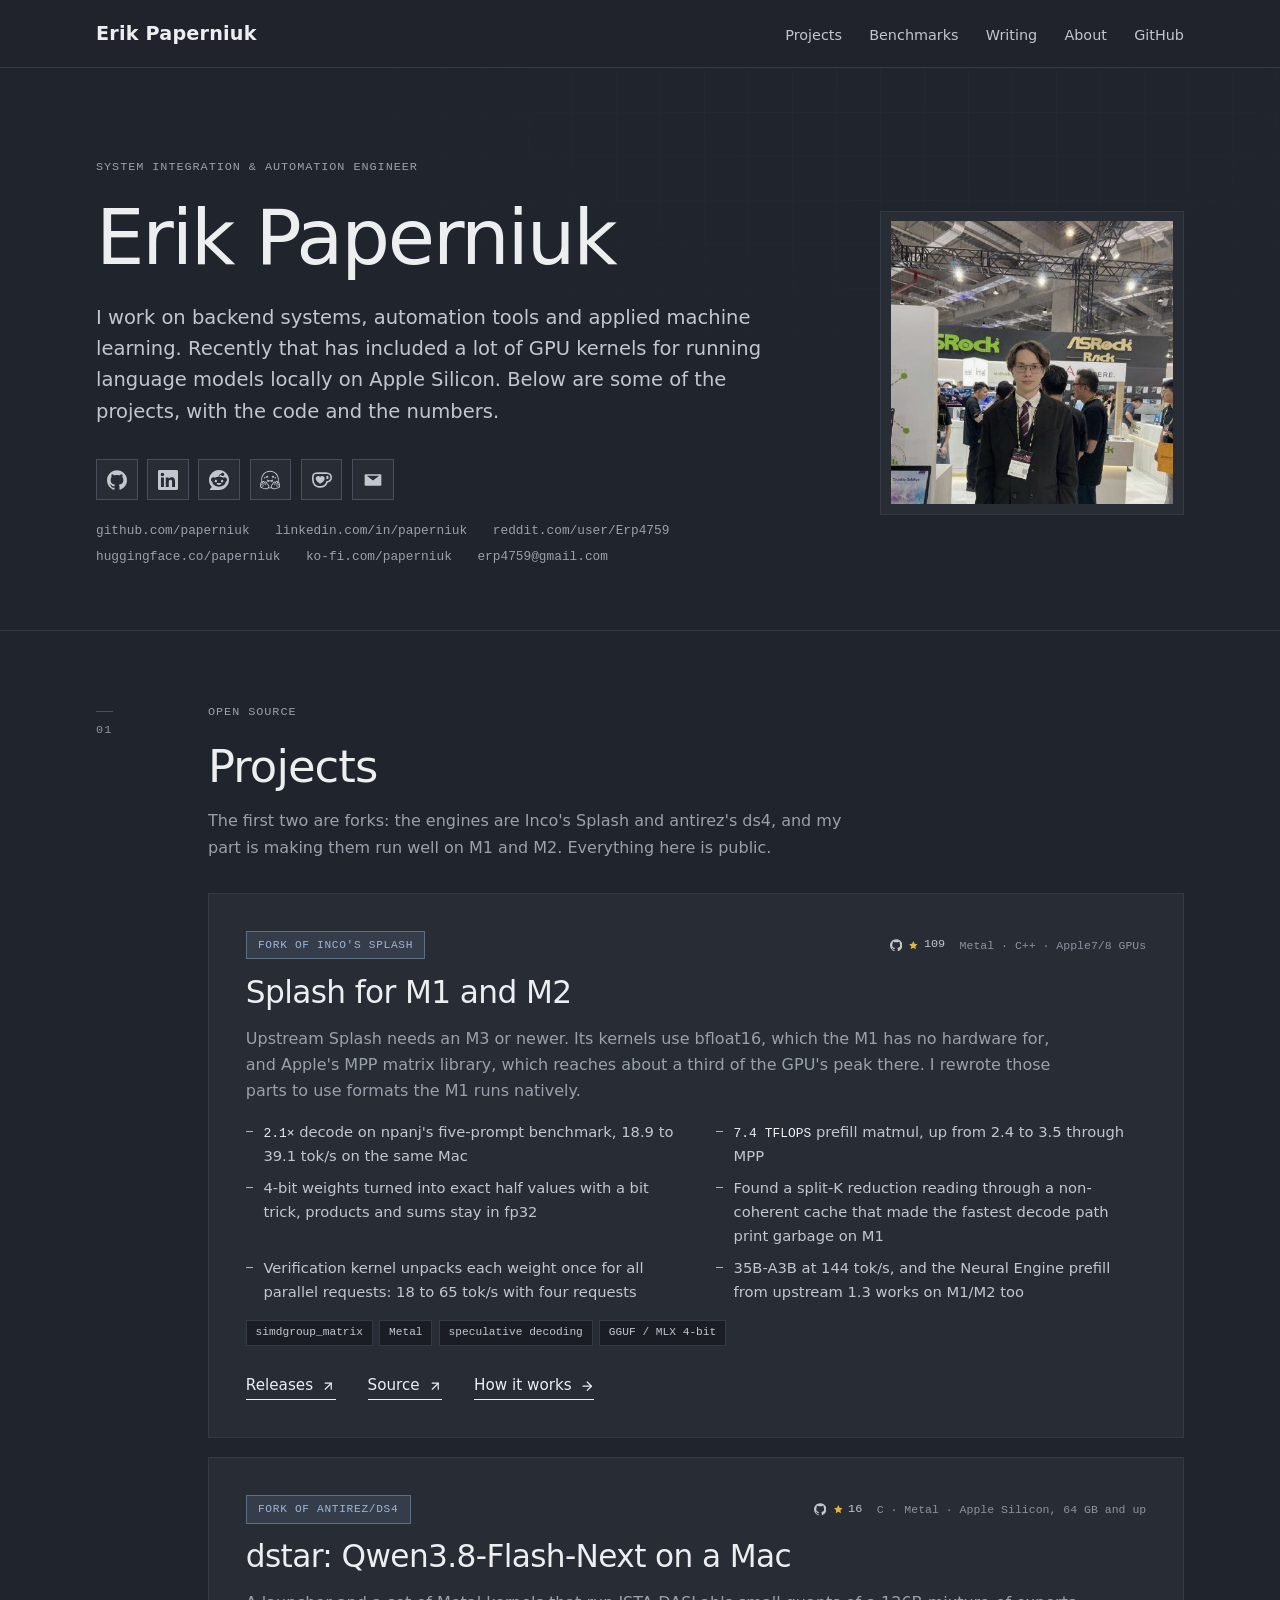
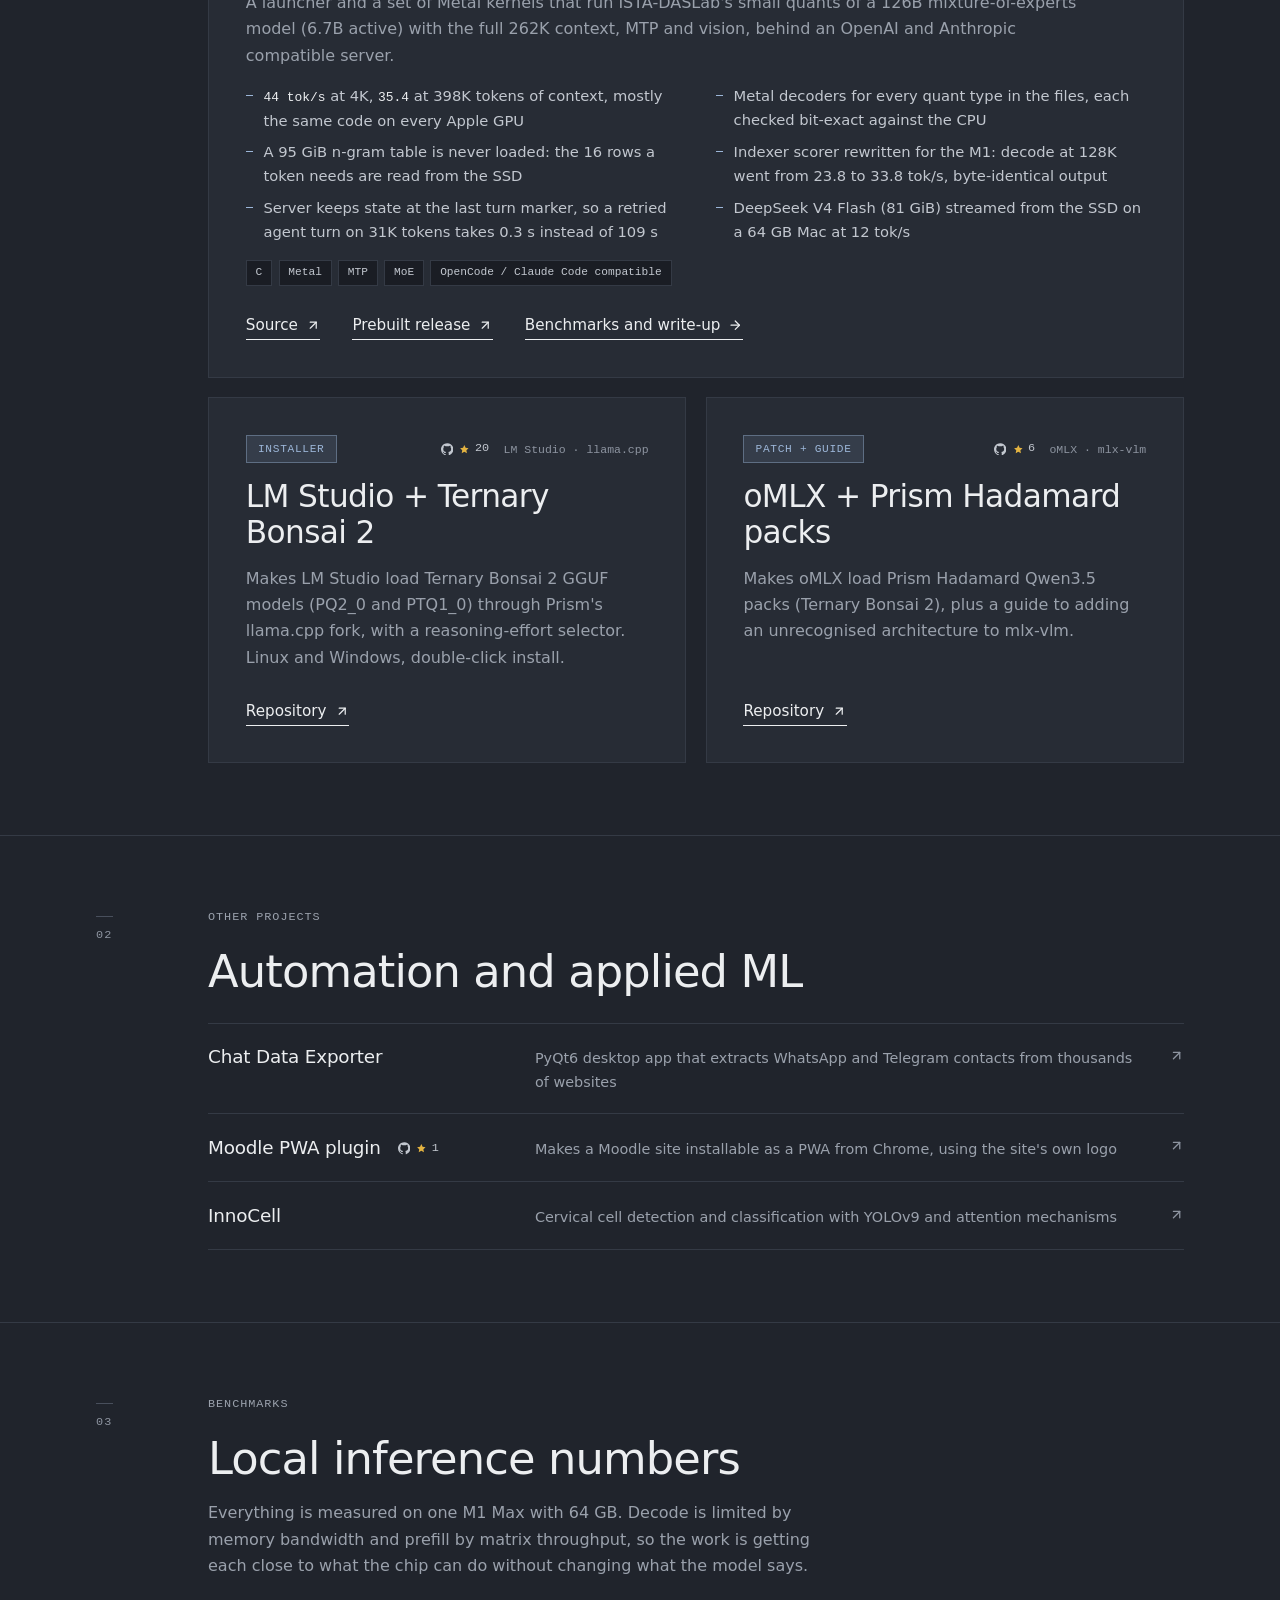
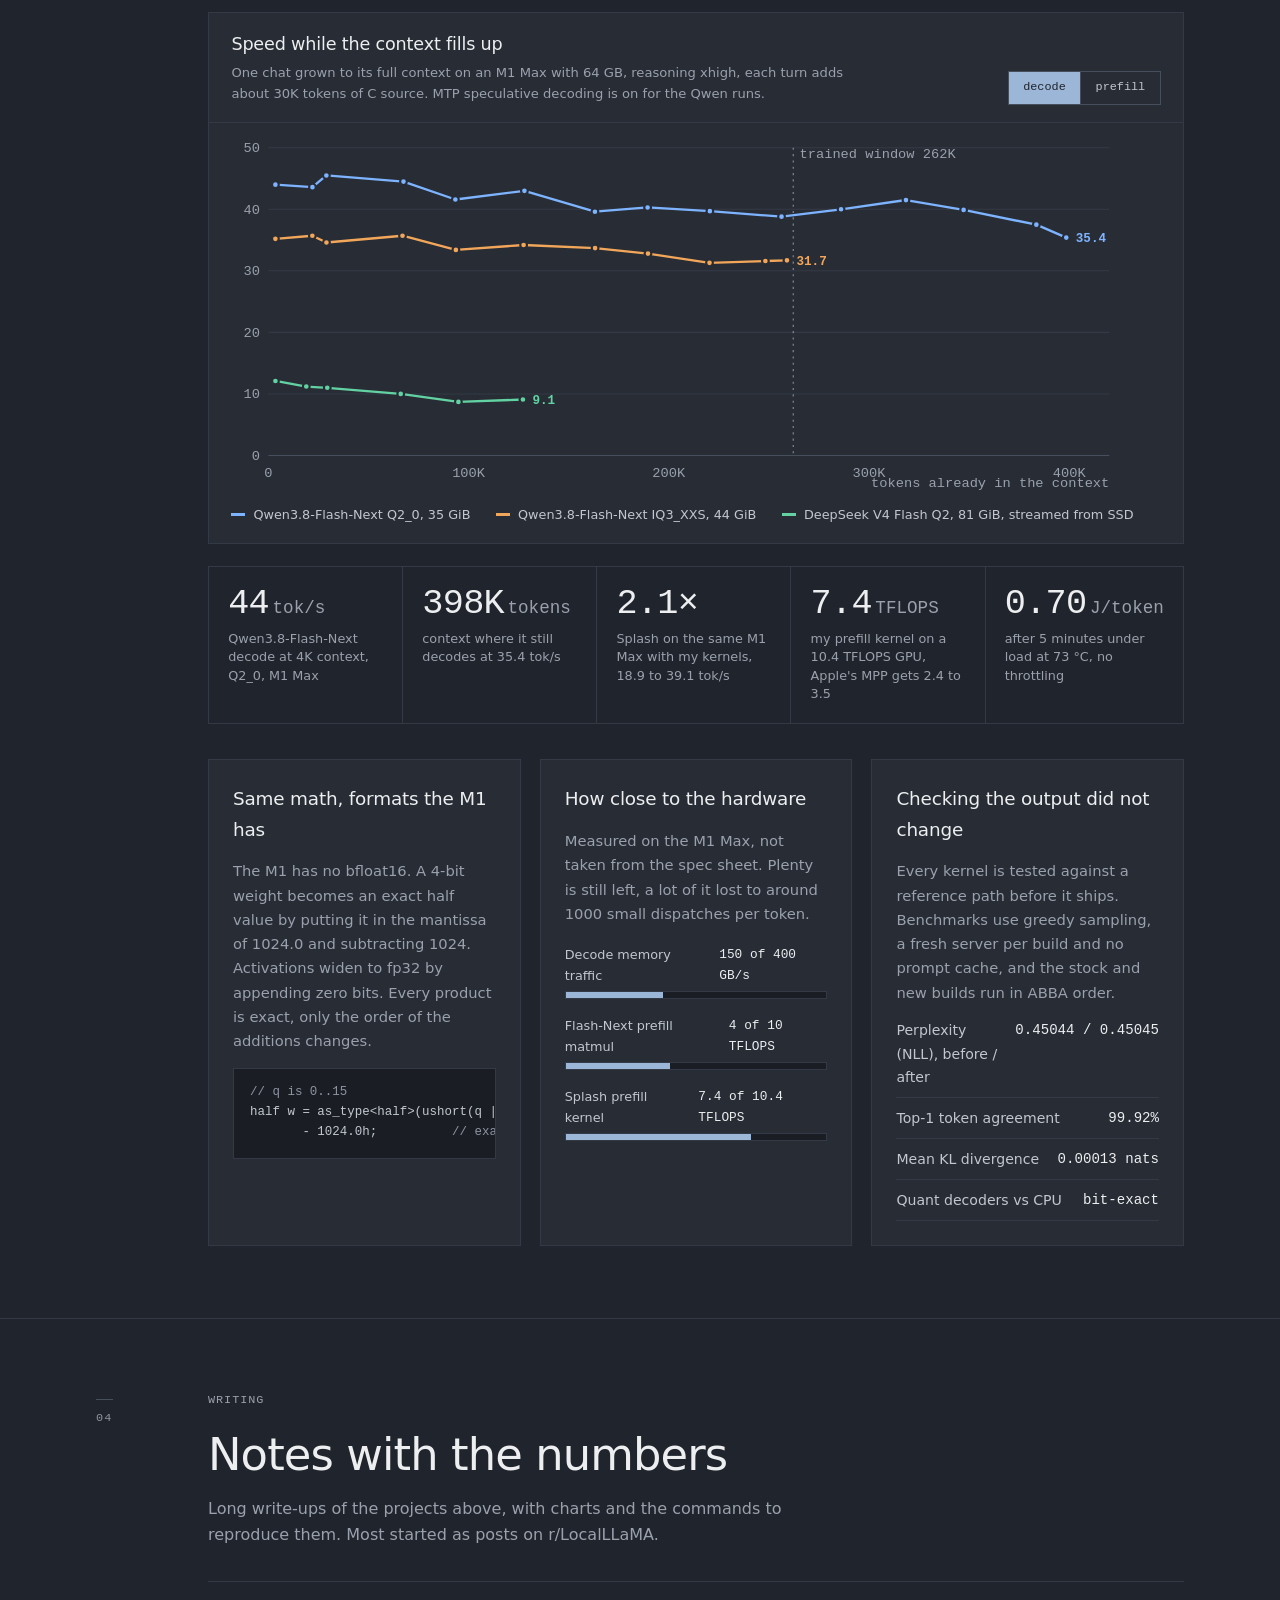
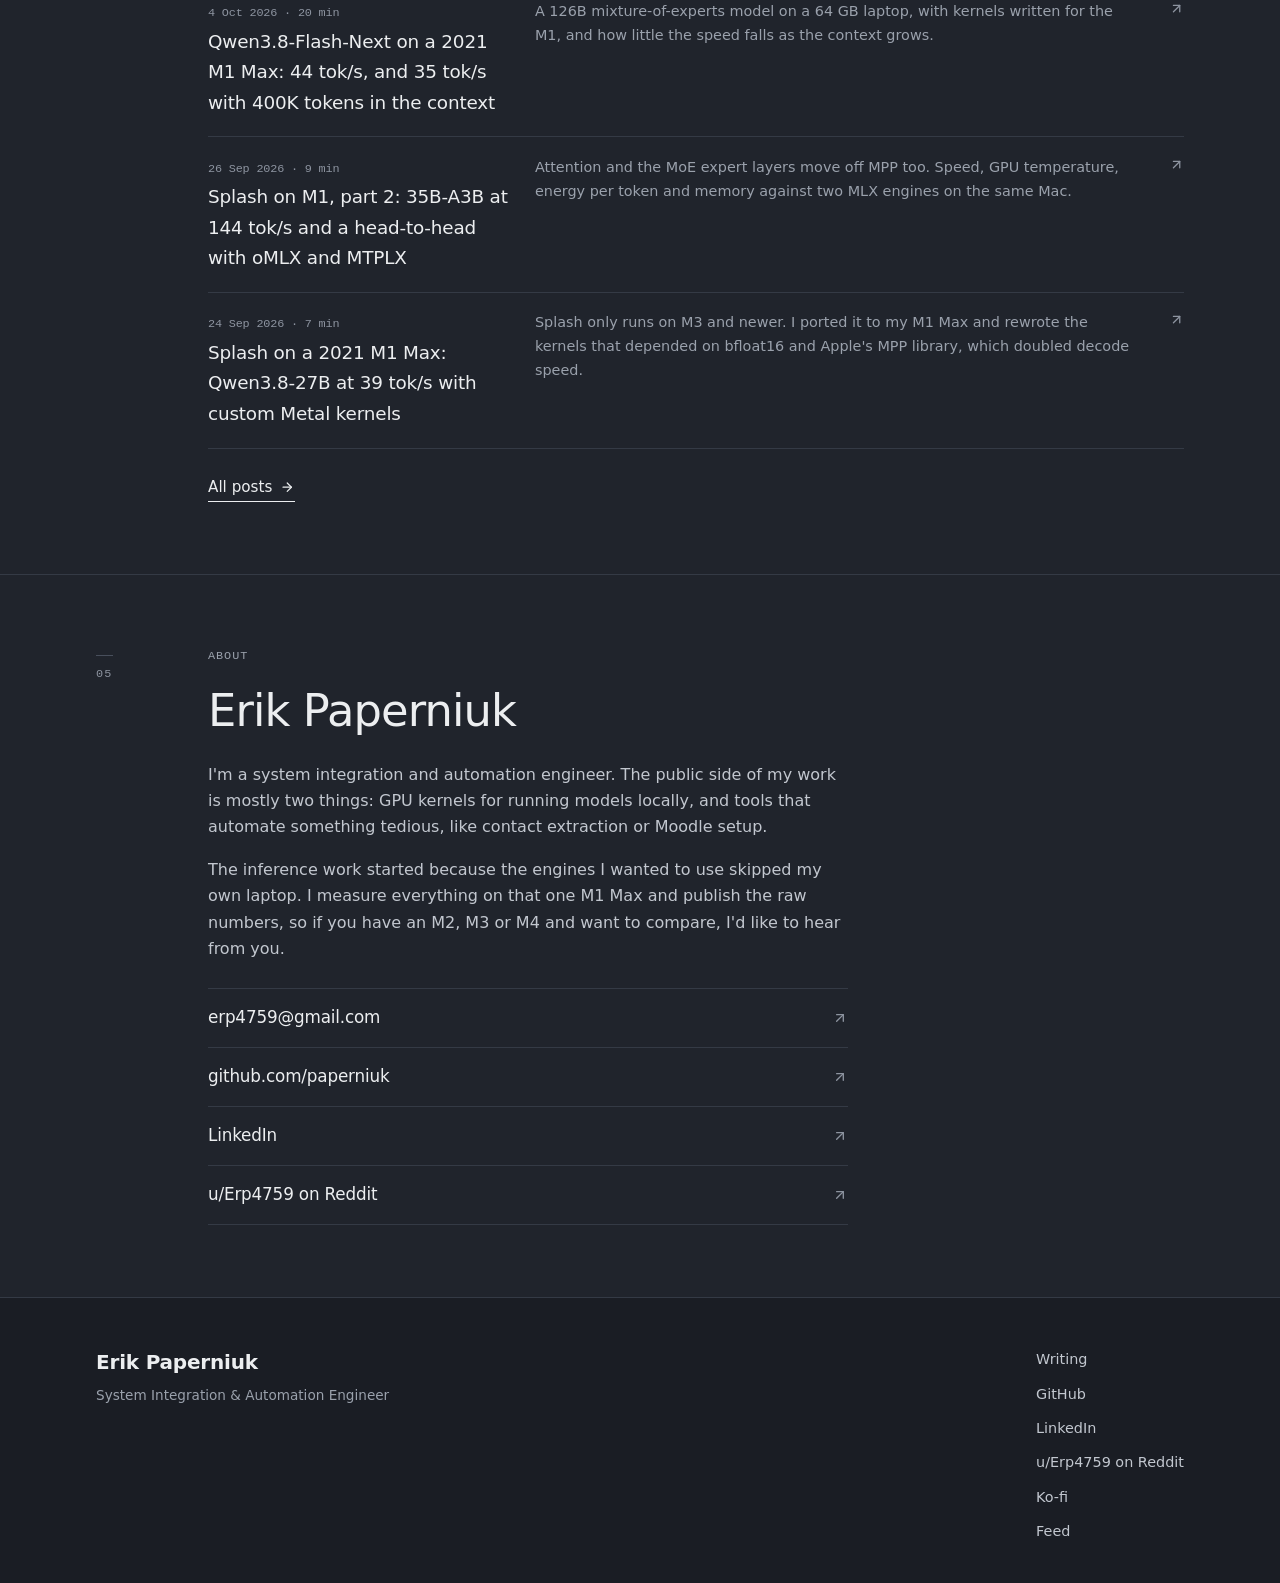
==== index.html @ 8a7afdd6 "feat: add the Ko-fi link to the hero icons, addresses and footer" ====
<!DOCTYPE html>
<html lang="en">
<head>
  <meta charset="utf-8">
  <meta name="viewport" content="width=device-width, initial-scale=1">
  <title>Erik Paperniuk · System Integration &amp; Automation Engineer</title>
  <meta name="description" content="Erik Paperniuk, system integration and automation engineer. Projects include Splash for M1/M2 Macs, Qwen3.8-Flash-Next at 44 tok/s on an M1 Max, and automation tools, with benchmarks and write-ups.">
  <link rel="canonical" href="https://paperniuk.github.io/">
  <link rel="alternate" type="application/atom+xml" title="Erik Paperniuk, notes" href="https://paperniuk.github.io/blog/feed.xml">

  <meta property="og:type" content="profile">
  <meta property="og:site_name" content="Erik Paperniuk">
  <meta property="og:title" content="Erik Paperniuk · System Integration &amp; Automation Engineer">
  <meta property="og:description" content="Projects, benchmarks and write-ups: Metal kernels for local LLM inference on Apple Silicon, automation tools, applied ML.">
  <meta property="og:url" content="https://paperniuk.github.io/">
  <meta property="og:image" content="https://paperniuk.github.io/img/erik.jpg">
  <meta property="og:image:alt" content="Portrait of Erik Paperniuk">
  <meta name="twitter:card" content="summary">

  <script type="application/ld+json">
  {
    "@context": "https://schema.org",
    "@type": "Person",
    "name": "Erik Paperniuk",
    "url": "https://paperniuk.github.io/",
    "image": "https://paperniuk.github.io/img/erik.jpg",
    "jobTitle": "System Integration & Automation Engineer",
    "email": "mailto:erp4759@gmail.com",
    "sameAs": ["https://github.com/paperniuk", "https://huggingface.co/paperniuk", "https://ko-fi.com/paperniuk", "https://www.linkedin.com/in/paperniuk", "https://www.reddit.com/user/Erp4759/"]
  }
  </script>

  <link rel="icon" href="data:image/svg+xml,%3Csvg xmlns='http://www.w3.org/2000/svg' viewBox='0 0 32 32'%3E%3Crect width='32' height='32' fill='%2320242c'/%3E%3Ctext x='16' y='22' font-family='Helvetica,Arial,sans-serif' font-weight='600' font-size='17' fill='%239cb6d8' text-anchor='middle'%3EP%3C/text%3E%3C/svg%3E">
  <link rel="preload" href="fonts/space-grotesk-var-latin.woff2" as="font" type="font/woff2" crossorigin>
  <link rel="preload" href="fonts/inter-var-latin.woff2" as="font" type="font/woff2" crossorigin>
  <link rel="stylesheet" href="assets/site.css">
</head>
<body>
  <a class="skip-link" href="#main-content">Skip to main content</a>

  <header class="site-header">
    <nav class="site-nav container" aria-label="Primary navigation">
      <a class="site-brand" href="./">Erik Paperniuk</a>
      <ul class="nav-links">
        <li><a href="#work">Projects</a></li>
        <li><a href="#benchmarks">Benchmarks</a></li>
        <li><a href="blog/">Writing</a></li>
        <li><a href="#about">About</a></li>
        <li><a href="https://github.com/paperniuk" rel="me">GitHub</a></li>
      </ul>
    </nav>
  </header>

  <main id="main-content">

    <section class="hero" aria-labelledby="hero-heading">
      <div class="container hero-layout">
        <div class="hero-copy">
          <p class="eyebrow">System Integration &amp; Automation Engineer</p>
          <h1 id="hero-heading" class="hero-name">Erik Paperniuk</h1>
          <p class="hero-lede">I work on backend systems, automation tools and applied machine learning. Recently that has included a lot of GPU kernels for running language models locally on Apple Silicon. Below are some of the projects, with the code and the numbers.</p>
          <ul class="social" aria-label="Profiles"><li><a href="https://github.com/paperniuk" rel="me" aria-label="GitHub" title="GitHub"><svg viewBox="0 0 24 24" fill="currentColor" aria-hidden="true"><path d="M12 .297c-6.63 0-12 5.373-12 12 0 5.303 3.438 9.8 8.205 11.385.6.113.82-.258.82-.577 0-.285-.01-1.04-.015-2.04-3.338.724-4.042-1.61-4.042-1.61C4.422 18.07 3.633 17.7 3.633 17.7c-1.087-.744.084-.729.084-.729 1.205.084 1.838 1.236 1.838 1.236 1.07 1.835 2.809 1.305 3.495.998.108-.776.417-1.305.76-1.605-2.665-.3-5.466-1.332-5.466-5.93 0-1.31.465-2.38 1.235-3.22-.135-.303-.54-1.523.105-3.176 0 0 1.005-.322 3.3 1.23.96-.267 1.98-.399 3-.405 1.02.006 2.04.138 3 .405 2.28-1.552 3.285-1.23 3.285-1.23.645 1.653.24 2.873.12 3.176.765.84 1.23 1.91 1.23 3.22 0 4.61-2.805 5.625-5.475 5.92.42.36.81 1.096.81 2.22 0 1.606-.015 2.896-.015 3.286 0 .315.21.69.825.57C20.565 22.092 24 17.592 24 12.297c0-6.627-5.373-12-12-12"/></svg></a></li><li><a href="https://www.linkedin.com/in/paperniuk" rel="me" aria-label="LinkedIn" title="LinkedIn"><svg viewBox="0 0 24 24" fill="currentColor" aria-hidden="true"><path d="M20.447 20.452h-3.554v-5.569c0-1.328-.027-3.037-1.852-3.037-1.853 0-2.136 1.445-2.136 2.939v5.667H9.351V9h3.414v1.561h.046c.477-.9 1.637-1.85 3.37-1.85 3.601 0 4.267 2.37 4.267 5.455v6.286zM5.337 7.433c-1.144 0-2.063-.926-2.063-2.065 0-1.138.92-2.063 2.063-2.063 1.14 0 2.064.925 2.064 2.063 0 1.139-.925 2.065-2.064 2.065zm1.782 13.019H3.555V9h3.564v11.452zM22.225 0H1.771C.792 0 0 .774 0 1.729v20.542C0 23.227.792 24 1.771 24h20.451C23.2 24 24 23.227 24 22.271V1.729C24 .774 23.2 0 22.222 0h.003z"/></svg></a></li><li><a href="https://www.reddit.com/user/Erp4759/" rel="me" aria-label="Reddit" title="Reddit"><svg viewBox="0 0 24 24" fill="currentColor" aria-hidden="true"><path d="M12 0C5.373 0 0 5.373 0 12c0 3.314 1.343 6.314 3.515 8.485l-2.286 2.286C.775 23.225 1.097 24 1.738 24H12c6.627 0 12-5.373 12-12S18.627 0 12 0Zm4.388 3.199c1.104 0 1.999.895 1.999 1.999 0 1.105-.895 2-1.999 2-.946 0-1.739-.657-1.947-1.539v.002c-1.147.162-2.032 1.15-2.032 2.341v.007c1.776.067 3.4.567 4.686 1.363.473-.363 1.064-.58 1.707-.58 1.547 0 2.802 1.254 2.802 2.802 0 1.117-.655 2.081-1.601 2.531-.088 3.256-3.637 5.876-7.997 5.876-4.361 0-7.905-2.617-7.998-5.87-.954-.447-1.614-1.415-1.614-2.538 0-1.548 1.255-2.802 2.803-2.802.645 0 1.239.218 1.712.585 1.275-.79 2.881-1.291 4.64-1.365v-.01c0-1.663 1.263-3.034 2.88-3.207.188-.911.993-1.595 1.959-1.595Zm-8.085 8.376c-.784 0-1.459.78-1.506 1.797-.047 1.016.64 1.429 1.426 1.429.786 0 1.371-.369 1.418-1.385.047-1.017-.553-1.841-1.338-1.841Zm7.406 0c-.786 0-1.385.824-1.338 1.841.047 1.017.634 1.385 1.418 1.385.785 0 1.473-.413 1.426-1.429-.046-1.017-.721-1.797-1.506-1.797Zm-3.703 4.013c-.974 0-1.907.048-2.77.135-.147.015-.241.168-.183.305.483 1.154 1.622 1.964 2.953 1.964 1.33 0 2.47-.81 2.953-1.964.057-.137-.037-.29-.184-.305-.863-.087-1.795-.135-2.769-.135Z"/></svg></a></li><li><a href="https://huggingface.co/paperniuk" rel="me" aria-label="Hugging Face" title="Hugging Face"><svg viewBox="0 0 24 24" fill="currentColor" aria-hidden="true"><path d="M1.4446 11.5059c0 1.1021.1673 2.1585.4847 3.1563-.0378-.0028-.0691-.0058-.1058-.0058-.4209 0-.8015.16-1.0704.4512-.3454.3737-.4984.8335-.4316 1.293a1.576 1.576 0 0 0 .2148.5978c-.2319.1864-.4018.4456-.4844.7578-.0646.2448-.131.7543.2149 1.2794a1.4552 1.4552 0 0 0-.0625.1055c-.208.3923-.2207.8372-.0371 1.25.2783.6258.9696 1.1175 2.3126 1.6467.8356.3292 1.5988.5411 1.6056.543 1.1046.2847 2.104.4277 2.969.4277 1.4173 0 2.4754-.3849 3.1525-1.1446 1.538.2651 2.791.1403 3.592.006.6773.7555 1.7332 1.1387 3.1467 1.1387.8649 0 1.8643-.143 2.969-.4278.0068-.0019.77-.2138 1.6056-.543 1.343-.5292 2.0343-1.0208 2.3126-1.6466.1836-.4129.171-.8577-.037-1.25a1.4685 1.4685 0 0 0-.0626-.1056c.346-.525.2795-1.0346.2149-1.2793-.0826-.3122-.2525-.5714-.4844-.7579.11-.1816.1831-.3788.2148-.5977.0669-.4595-.0862-.9193-.4316-1.293-.2688-.2913-.6495-.4513-1.0704-.4513-.0209 0-.0376.0008-.0588.0018.3162-.9966.4846-2.0518.4846-3.1523 0-5.807-4.7362-10.5144-10.5789-10.5144-5.8426 0-10.5788 4.7073-10.5788 10.5144Zm10.5788-9.4831c5.2727 0 9.5476 4.246 9.5476 9.483a9.4201 9.4201 0 0 1-.2696 2.2365c-.0039-.0047-.0079-.011-.0117-.0156-.274-.3255-.6679-.5059-1.1075-.5059-.352 0-.714.1155-1.0763.3438-.2403.1517-.5058.422-.7793.7598-.2534-.3492-.608-.5832-1.0137-.6465a1.5174 1.5174 0 0 0-.2344-.0176c-.9263 0-1.4828.7993-1.6935 1.5177-.1046.2426-.6065 1.3482-1.3614 2.0978-1.1681 1.1601-1.4458 2.3534-.8396 3.6382-.843.1029-1.5836.0927-2.365-.006.5906-1.212.3626-2.4388-.8426-3.6322-.755-.7496-1.2568-1.8552-1.3614-2.0978-.2107-.7184-.7673-1.5177-1.6935-1.5177-.078 0-.1568.0054-.2344.0176-.4057.0633-.7604.2973-1.0137.6465-.2735-.3379-.539-.6081-.7794-.7598-.3622-.2283-.7243-.3438-1.0762-.3438-.4266 0-.8094.171-1.0821.4786a9.4208 9.4208 0 0 1-.2598-2.1936c0-5.237 4.2749-9.483 9.5475-9.483zM8.6443 7.0036c-.4838.0043-.9503.2667-1.1934.7227-.3536.6633-.1006 1.4873.5645 1.84.351.1862.4883-.5261.836-.6485.3107-.1095.841.399 1.0078.086.3536-.6634.1025-1.4874-.5625-1.84a1.3659 1.3659 0 0 0-.6524-.1602Zm6.8403 0c-.2199-.002-.4426.05-.6504.1602-.665.3526-.9181 1.1766-.5645 1.84.1669.313.6971-.1955 1.0079-.086.3476.1224.4867.8347.838.6485.6649-.3527.916-1.1767.5624-1.84-.243-.456-.7096-.7184-1.1934-.7227Zm-9.7565 1.418a.8768.8768 0 0 0-.877.877c0 .4846.3925.877.877.877a.8768.8768 0 0 0 .877-.877.8768.8768 0 0 0-.877-.877zm12.6434 0c-.4845 0-.879.3925-.879.877 0 .4846.3945.877.879.877a.8768.8768 0 0 0 .877-.877.8768.8768 0 0 0-.877-.877zM8.7927 11.459c-.179-.003-.2793.1107-.2793.416 0 .8097.3874 2.125 1.4279 2.924.207-.7123 1.3453-1.2832 1.5079-1.2012.2315.1167.2191.4417.6074.7266.3884-.285.374-.6098.6056-.7266.1627-.082 1.3009.4889 1.5079 1.2012 1.0404-.799 1.4278-2.1144 1.4278-2.924 0-1.2212-1.583.6402-3.5413.6485-1.4686-.0061-2.7266-1.0558-3.2639-1.0645zM4.312 14.4768c.5792.365 1.6964 2.2751 2.1056 3.0177.1371.2488.371.3536.582.3536.4188 0 .7465-.4138.0391-.9395-1.0636-.791-.6914-2.0846-.1836-2.1642a.4302.4302 0 0 1 .0664-.004c.4616 0 .666.7892.666.7892s.5959 1.4898 1.6213 2.508c.942.9356 1.062 1.703.4961 2.6661-.0164-.004-.0159.0236-.1484.2149-.1853.2673-.4322.4688-.7188.6152-.5062.2269-1.1397.2696-1.7833.2696-1.037 0-2.1017-.1824-2.6975-.336-.0293-.0075-3.6505-.9567-3.1916-1.8224.0771-.1454.2033-.2031.3633-.2031.6463 0 1.823.9551 2.3283.9551.113 0 .196-.0865.2285-.2031.2249-.8045-3.2787-1.0522-2.9846-2.1642.0519-.1967.193-.2757.3907-.2754.854 0 2.7704 1.4923 3.172 1.4923.0307 0 .0525-.0085.0645-.0274.2012-.3227.1096-.5865-1.3087-1.4395-1.4182-.8533-2.4315-1.329-1.8653-1.9416.0651-.0707.1574-.1015.2695-.1015.8611.0002 2.8948 1.84 2.8948 1.84s.5487.5683.8809.5683c.0762 0 .1416-.0315.1855-.1054.2355-.3946-2.1858-2.2183-2.3224-2.971-.0926-.51.0641-.7676.3555-.7676-.0006.008.1701-.0285.4942.1759zm16.2257.5918c-.1366.7526-2.5579 2.5764-2.3224 2.9709.044.074.1092.1055.1855.1055.3321 0 .881-.5684.881-.5684s2.0336-1.8397 2.8947-1.84c.1121 0 .2044.0308.2695.1016.5662.6125-.447 1.0882-1.8653 1.9415-1.4183.853-1.51 1.1168-1.3087 1.4396.012.0188.0337.0273.0644.0273.4016 0 2.3181-1.4923 3.1721-1.4923.1977-.0002.3388.0787.3907.2754.294 1.112-3.2095 1.3597-2.9846 2.1642.0325.1166.1156.2032.2285.2032.5054 0 1.682-.9552 2.3283-.9552.16 0 .2862.0577.3633.2032.459.8656-3.1623 1.8149-3.1916 1.8224-.5958.1535-1.6605.336-2.6975.336-.6351 0-1.261-.0409-1.7638-.2599-.2949-.1472-.5488-.3516-.7383-.625-.0411-.0682-.1026-.1476-.1426-.205-.5726-.9679-.455-1.7371.4903-2.676 1.0254-1.0182 1.6212-2.508 1.6212-2.508s.2044-.7891.666-.7891a.4318.4318 0 0 1 .0665.0039c.5078.0796.88 1.3732-.1836 2.1642-.7074.5257-.3797.9395.039.9395.211 0 .445-.1047.5821-.3535.4092-.7426 1.5264-2.6527 2.1056-3.0178.5588-.3524.99-.1816.8497.5918z"/></svg></a></li><li><a href="https://ko-fi.com/paperniuk" rel="me" aria-label="Ko-fi" title="Ko-fi"><svg viewBox="0 0 24 24" fill="currentColor" aria-hidden="true"><path d="M11.351 2.715c-2.7 0-4.986.025-6.83.26C2.078 3.285 0 5.154 0 8.61c0 3.506.182 6.13 1.585 8.493 1.584 2.701 4.233 4.182 7.662 4.182h.83c4.209 0 6.494-2.234 7.637-4a9.5 9.5 0 0 0 1.091-2.338C21.792 14.688 24 12.22 24 9.208v-.415c0-3.247-2.13-5.507-5.792-5.87-1.558-.156-2.65-.208-6.857-.208m0 1.947c4.208 0 5.09.052 6.571.182 2.624.311 4.13 1.584 4.13 4v.39c0 2.156-1.792 3.844-3.87 3.844h-.935l-.156.649c-.208 1.013-.597 1.818-1.039 2.546-.909 1.428-2.545 3.064-5.922 3.064h-.805c-2.571 0-4.831-.883-6.078-3.195-1.09-2-1.298-4.155-1.298-7.506 0-2.181.857-3.402 3.012-3.714 1.533-.233 3.559-.26 6.39-.26m6.547 2.287c-.416 0-.65.234-.65.546v2.935c0 .311.234.545.65.545 1.324 0 2.051-.754 2.051-2s-.727-2.026-2.052-2.026m-10.39.182c-1.818 0-3.013 1.48-3.013 3.142 0 1.533.858 2.857 1.949 3.897.727.701 1.87 1.429 2.649 1.896a1.47 1.47 0 0 0 1.507 0c.78-.467 1.922-1.195 2.623-1.896 1.117-1.039 1.974-2.364 1.974-3.897 0-1.662-1.247-3.142-3.039-3.142-1.065 0-1.792.545-2.338 1.298-.493-.753-1.246-1.298-2.312-1.298"/></svg></a></li><li><a href="mailto:erp4759@gmail.com" aria-label="Email" title="Email"><svg viewBox="0 0 24 24" fill="currentColor" aria-hidden="true"><path d="M3 5h18a1 1 0 0 1 1 1v12a1 1 0 0 1-1 1H3a1 1 0 0 1-1-1V6a1 1 0 0 1 1-1zm1.6 2 7.4 5.6L19.4 7z" fill-rule="evenodd"/></svg></a></li></ul>
          <ul class="addresses" aria-label="Profile addresses">
            <li><a href="https://github.com/paperniuk" rel="me">github.com/paperniuk</a></li>
            <li><a href="https://www.linkedin.com/in/paperniuk" rel="me">linkedin.com/in/paperniuk</a></li>
            <li><a href="https://www.reddit.com/user/Erp4759/" rel="me">reddit.com/user/Erp4759</a></li>
            <li><a href="https://huggingface.co/paperniuk" rel="me">huggingface.co/paperniuk</a></li>
            <li><a href="https://ko-fi.com/paperniuk" rel="me">ko-fi.com/paperniuk</a></li>
            <li><a href="mailto:erp4759@gmail.com">erp4759@gmail.com</a></li>
          </ul>
        </div>
        <figure class="portrait-card">
          <img src="img/erik.jpg" width="460" height="460" alt="Portrait of Erik Paperniuk" loading="eager" fetchpriority="high" decoding="async">
        </figure>
      </div>
    </section>

    <section class="section" id="work" aria-labelledby="work-heading">
      <div class="container editorial">
        <p class="section-index reveal" aria-hidden="true">01</p>
        <div class="section-body">
          <p class="eyebrow reveal">Open source</p>
          <h2 id="work-heading" class="section-heading reveal">Projects</h2>
          <p class="section-intro reveal">The first two are forks: the engines are Inco's Splash and antirez's ds4, and my part is making them run well on M1 and M2. Everything here is public.</p>

          <div class="flagship-stack">
            <article class="flagship flagship--wide reveal">
              <div class="flagship-meta">
                <span class="badge">Fork of Inco's Splash</span>
                <span class="meta-right"><span class="stars" data-repo="paperniuk/splash" title="GitHub stars"><svg class="icon gh" viewBox="0 0 24 24" fill="currentColor" aria-hidden="true"><path d="M12 .297c-6.63 0-12 5.373-12 12 0 5.303 3.438 9.8 8.205 11.385.6.113.82-.258.82-.577 0-.285-.01-1.04-.015-2.04-3.338.724-4.042-1.61-4.042-1.61C4.422 18.07 3.633 17.7 3.633 17.7c-1.087-.744.084-.729.084-.729 1.205.084 1.838 1.236 1.838 1.236 1.07 1.835 2.809 1.305 3.495.998.108-.776.417-1.305.76-1.605-2.665-.3-5.466-1.332-5.466-5.93 0-1.31.465-2.38 1.235-3.22-.135-.303-.54-1.523.105-3.176 0 0 1.005-.322 3.3 1.23.96-.267 1.98-.399 3-.405 1.02.006 2.04.138 3 .405 2.28-1.552 3.285-1.23 3.285-1.23.645 1.653.24 2.873.12 3.176.765.84 1.23 1.91 1.23 3.22 0 4.61-2.805 5.625-5.475 5.92.42.36.81 1.096.81 2.22 0 1.606-.015 2.896-.015 3.286 0 .315.21.69.825.57C20.565 22.092 24 17.592 24 12.297c0-6.627-5.373-12-12-12"/></svg><svg class="icon" viewBox="0 0 24 24" fill="currentColor" aria-hidden="true"><path d="M12 2.5l2.9 6.1 6.6.9-4.8 4.6 1.2 6.6L12 17.5l-5.9 3.2 1.2-6.6L2.5 9.5l6.6-.9z"/></svg><span class="stars-n">109</span></span><span class="flagship-category">Metal · C++ · Apple7/8 GPUs</span></span>
              </div>
              <h3 class="flagship-title"><a href="https://github.com/paperniuk/splash">Splash for M1 and M2</a></h3>
              <p class="flagship-tagline">Upstream Splash needs an M3 or newer. Its kernels use bfloat16, which the M1 has no hardware for, and Apple's MPP matrix library, which reaches about a third of the GPU's peak there. I rewrote those parts to use formats the M1 runs natively.</p>
              <ul class="flagship-highlights">
                <li><b>2.1×</b> decode on npanj's five-prompt benchmark, 18.9 to 39.1 tok/s on the same Mac</li>
                <li><b>7.4 TFLOPS</b> prefill matmul, up from 2.4 to 3.5 through MPP</li>
                <li>4-bit weights turned into exact half values with a bit trick, products and sums stay in fp32</li>
                <li>Found a split-K reduction reading through a non-coherent cache that made the fastest decode path print garbage on M1</li>
                <li>Verification kernel unpacks each weight once for all parallel requests: 18 to 65 tok/s with four requests</li>
                <li>35B-A3B at 144 tok/s, and the Neural Engine prefill from upstream 1.3 works on M1/M2 too</li>
              </ul>
              <ul class="tags" aria-label="Stack"><li class="tag">simdgroup_matrix</li><li class="tag">Metal</li><li class="tag">speculative decoding</li><li class="tag">GGUF / MLX 4-bit</li></ul>
              <ul class="flagship-links">
                <li><a class="link-arrow" href="https://github.com/paperniuk/splash/releases">Releases <svg class="icon" viewBox="0 0 24 24" fill="none" stroke="currentColor" stroke-width="2" stroke-linecap="round" stroke-linejoin="round" aria-hidden="true"><path d="M7 7h10v10"/><path d="M7 17 17 7"/></svg></a></li>
                <li><a class="link-arrow" href="https://github.com/paperniuk/splash">Source <svg class="icon" viewBox="0 0 24 24" fill="none" stroke="currentColor" stroke-width="2" stroke-linecap="round" stroke-linejoin="round" aria-hidden="true"><path d="M7 7h10v10"/><path d="M7 17 17 7"/></svg></a></li>
                <li><a class="link-arrow" href="blog/splash-on-m1/">How it works <svg class="icon" viewBox="0 0 24 24" fill="none" stroke="currentColor" stroke-width="2" stroke-linecap="round" stroke-linejoin="round" aria-hidden="true"><path d="M5 12h14"/><path d="m12 5 7 7-7 7"/></svg></a></li>
              </ul>
            </article>

            <article class="flagship flagship--wide reveal">
              <div class="flagship-meta">
                <span class="badge">Fork of antirez/ds4</span>
                <span class="meta-right"><span class="stars" data-repo="paperniuk/ds4" title="GitHub stars"><svg class="icon gh" viewBox="0 0 24 24" fill="currentColor" aria-hidden="true"><path d="M12 .297c-6.63 0-12 5.373-12 12 0 5.303 3.438 9.8 8.205 11.385.6.113.82-.258.82-.577 0-.285-.01-1.04-.015-2.04-3.338.724-4.042-1.61-4.042-1.61C4.422 18.07 3.633 17.7 3.633 17.7c-1.087-.744.084-.729.084-.729 1.205.084 1.838 1.236 1.838 1.236 1.07 1.835 2.809 1.305 3.495.998.108-.776.417-1.305.76-1.605-2.665-.3-5.466-1.332-5.466-5.93 0-1.31.465-2.38 1.235-3.22-.135-.303-.54-1.523.105-3.176 0 0 1.005-.322 3.3 1.23.96-.267 1.98-.399 3-.405 1.02.006 2.04.138 3 .405 2.28-1.552 3.285-1.23 3.285-1.23.645 1.653.24 2.873.12 3.176.765.84 1.23 1.91 1.23 3.22 0 4.61-2.805 5.625-5.475 5.92.42.36.81 1.096.81 2.22 0 1.606-.015 2.896-.015 3.286 0 .315.21.69.825.57C20.565 22.092 24 17.592 24 12.297c0-6.627-5.373-12-12-12"/></svg><svg class="icon" viewBox="0 0 24 24" fill="currentColor" aria-hidden="true"><path d="M12 2.5l2.9 6.1 6.6.9-4.8 4.6 1.2 6.6L12 17.5l-5.9 3.2 1.2-6.6L2.5 9.5l6.6-.9z"/></svg><span class="stars-n">16</span></span><span class="flagship-category">C · Metal · Apple Silicon, 64 GB and up</span></span>
              </div>
              <h3 class="flagship-title"><a href="https://github.com/paperniuk/ds4">dstar: Qwen3.8-Flash-Next on a Mac</a></h3>
              <p class="flagship-tagline">A launcher and a set of Metal kernels that run ISTA-DASLab's small quants of a 126B mixture-of-experts model (6.7B active) with the full 262K context, MTP and vision, behind an OpenAI and Anthropic compatible server.</p>
              <ul class="flagship-highlights">
                <li><b>44 tok/s</b> at 4K, <b>35.4</b> at 398K tokens of context, mostly the same code on every Apple GPU</li>
                <li>Metal decoders for every quant type in the files, each checked bit-exact against the CPU</li>
                <li>A 95 GiB n-gram table is never loaded: the 16 rows a token needs are read from the SSD</li>
                <li>Indexer scorer rewritten for the M1: decode at 128K went from 23.8 to 33.8 tok/s, byte-identical output</li>
                <li>Server keeps state at the last turn marker, so a retried agent turn on 31K tokens takes 0.3 s instead of 109 s</li>
                <li>DeepSeek V4 Flash (81 GiB) streamed from the SSD on a 64 GB Mac at 12 tok/s</li>
              </ul>
              <ul class="tags" aria-label="Stack"><li class="tag">C</li><li class="tag">Metal</li><li class="tag">MTP</li><li class="tag">MoE</li><li class="tag">OpenCode / Claude Code compatible</li></ul>
              <ul class="flagship-links">
                <li><a class="link-arrow" href="https://github.com/paperniuk/ds4">Source <svg class="icon" viewBox="0 0 24 24" fill="none" stroke="currentColor" stroke-width="2" stroke-linecap="round" stroke-linejoin="round" aria-hidden="true"><path d="M7 7h10v10"/><path d="M7 17 17 7"/></svg></a></li>
                <li><a class="link-arrow" href="https://github.com/paperniuk/ds4/releases/latest">Prebuilt release <svg class="icon" viewBox="0 0 24 24" fill="none" stroke="currentColor" stroke-width="2" stroke-linecap="round" stroke-linejoin="round" aria-hidden="true"><path d="M7 7h10v10"/><path d="M7 17 17 7"/></svg></a></li>
                <li><a class="link-arrow" href="blog/flash-next-on-m1-max/">Benchmarks and write-up <svg class="icon" viewBox="0 0 24 24" fill="none" stroke="currentColor" stroke-width="2" stroke-linecap="round" stroke-linejoin="round" aria-hidden="true"><path d="M5 12h14"/><path d="m12 5 7 7-7 7"/></svg></a></li>
              </ul>
            </article>

            <article class="flagship reveal">
              <div class="flagship-meta">
                <span class="badge">Installer</span>
                <span class="meta-right"><span class="stars" data-repo="paperniuk/lmstudio-prism-bonsai" title="GitHub stars"><svg class="icon gh" viewBox="0 0 24 24" fill="currentColor" aria-hidden="true"><path d="M12 .297c-6.63 0-12 5.373-12 12 0 5.303 3.438 9.8 8.205 11.385.6.113.82-.258.82-.577 0-.285-.01-1.04-.015-2.04-3.338.724-4.042-1.61-4.042-1.61C4.422 18.07 3.633 17.7 3.633 17.7c-1.087-.744.084-.729.084-.729 1.205.084 1.838 1.236 1.838 1.236 1.07 1.835 2.809 1.305 3.495.998.108-.776.417-1.305.76-1.605-2.665-.3-5.466-1.332-5.466-5.93 0-1.31.465-2.38 1.235-3.22-.135-.303-.54-1.523.105-3.176 0 0 1.005-.322 3.3 1.23.96-.267 1.98-.399 3-.405 1.02.006 2.04.138 3 .405 2.28-1.552 3.285-1.23 3.285-1.23.645 1.653.24 2.873.12 3.176.765.84 1.23 1.91 1.23 3.22 0 4.61-2.805 5.625-5.475 5.92.42.36.81 1.096.81 2.22 0 1.606-.015 2.896-.015 3.286 0 .315.21.69.825.57C20.565 22.092 24 17.592 24 12.297c0-6.627-5.373-12-12-12"/></svg><svg class="icon" viewBox="0 0 24 24" fill="currentColor" aria-hidden="true"><path d="M12 2.5l2.9 6.1 6.6.9-4.8 4.6 1.2 6.6L12 17.5l-5.9 3.2 1.2-6.6L2.5 9.5l6.6-.9z"/></svg><span class="stars-n">20</span></span><span class="flagship-category">LM Studio · llama.cpp</span></span>
              </div>
              <h3 class="flagship-title"><a href="https://github.com/paperniuk/lmstudio-prism-bonsai">LM Studio + Ternary Bonsai 2</a></h3>
              <p class="flagship-tagline">Makes LM Studio load Ternary Bonsai 2 GGUF models (PQ2_0 and PTQ1_0) through Prism's llama.cpp fork, with a reasoning-effort selector. Linux and Windows, double-click install.</p>
              <ul class="flagship-links">
                <li><a class="link-arrow" href="https://github.com/paperniuk/lmstudio-prism-bonsai">Repository <svg class="icon" viewBox="0 0 24 24" fill="none" stroke="currentColor" stroke-width="2" stroke-linecap="round" stroke-linejoin="round" aria-hidden="true"><path d="M7 7h10v10"/><path d="M7 17 17 7"/></svg></a></li>
              </ul>
            </article>

            <article class="flagship reveal">
              <div class="flagship-meta">
                <span class="badge">Patch + guide</span>
                <span class="meta-right"><span class="stars" data-repo="paperniuk/omlx-prism-hadamard" title="GitHub stars"><svg class="icon gh" viewBox="0 0 24 24" fill="currentColor" aria-hidden="true"><path d="M12 .297c-6.63 0-12 5.373-12 12 0 5.303 3.438 9.8 8.205 11.385.6.113.82-.258.82-.577 0-.285-.01-1.04-.015-2.04-3.338.724-4.042-1.61-4.042-1.61C4.422 18.07 3.633 17.7 3.633 17.7c-1.087-.744.084-.729.084-.729 1.205.084 1.838 1.236 1.838 1.236 1.07 1.835 2.809 1.305 3.495.998.108-.776.417-1.305.76-1.605-2.665-.3-5.466-1.332-5.466-5.93 0-1.31.465-2.38 1.235-3.22-.135-.303-.54-1.523.105-3.176 0 0 1.005-.322 3.3 1.23.96-.267 1.98-.399 3-.405 1.02.006 2.04.138 3 .405 2.28-1.552 3.285-1.23 3.285-1.23.645 1.653.24 2.873.12 3.176.765.84 1.23 1.91 1.23 3.22 0 4.61-2.805 5.625-5.475 5.92.42.36.81 1.096.81 2.22 0 1.606-.015 2.896-.015 3.286 0 .315.21.69.825.57C20.565 22.092 24 17.592 24 12.297c0-6.627-5.373-12-12-12"/></svg><svg class="icon" viewBox="0 0 24 24" fill="currentColor" aria-hidden="true"><path d="M12 2.5l2.9 6.1 6.6.9-4.8 4.6 1.2 6.6L12 17.5l-5.9 3.2 1.2-6.6L2.5 9.5l6.6-.9z"/></svg><span class="stars-n">6</span></span><span class="flagship-category">oMLX · mlx-vlm</span></span>
              </div>
              <h3 class="flagship-title"><a href="https://github.com/paperniuk/omlx-prism-hadamard">oMLX + Prism Hadamard packs</a></h3>
              <p class="flagship-tagline">Makes oMLX load Prism Hadamard Qwen3.5 packs (Ternary Bonsai 2), plus a guide to adding an unrecognised architecture to mlx-vlm.</p>
              <ul class="flagship-links">
                <li><a class="link-arrow" href="https://github.com/paperniuk/omlx-prism-hadamard">Repository <svg class="icon" viewBox="0 0 24 24" fill="none" stroke="currentColor" stroke-width="2" stroke-linecap="round" stroke-linejoin="round" aria-hidden="true"><path d="M7 7h10v10"/><path d="M7 17 17 7"/></svg></a></li>
              </ul>
            </article>
          </div>
        </div>
      </div>
    </section>

    <section class="section" id="more" aria-labelledby="more-heading">
      <div class="container editorial">
        <p class="section-index reveal" aria-hidden="true">02</p>
        <div class="section-body">
          <p class="eyebrow reveal">Other projects</p>
          <h2 id="more-heading" class="section-heading reveal">Automation and applied ML</h2>
          <ul class="work-list">
            <li class="work-row reveal">
              <a class="work-link" href="https://github.com/paperniuk/chat-data-exporter">
                <span class="work-name">Chat Data Exporter <span class="stars" data-repo="paperniuk/chat-data-exporter" title="GitHub stars" hidden><svg class="icon gh" viewBox="0 0 24 24" fill="currentColor" aria-hidden="true"><path d="M12 .297c-6.63 0-12 5.373-12 12 0 5.303 3.438 9.8 8.205 11.385.6.113.82-.258.82-.577 0-.285-.01-1.04-.015-2.04-3.338.724-4.042-1.61-4.042-1.61C4.422 18.07 3.633 17.7 3.633 17.7c-1.087-.744.084-.729.084-.729 1.205.084 1.838 1.236 1.838 1.236 1.07 1.835 2.809 1.305 3.495.998.108-.776.417-1.305.76-1.605-2.665-.3-5.466-1.332-5.466-5.93 0-1.31.465-2.38 1.235-3.22-.135-.303-.54-1.523.105-3.176 0 0 1.005-.322 3.3 1.23.96-.267 1.98-.399 3-.405 1.02.006 2.04.138 3 .405 2.28-1.552 3.285-1.23 3.285-1.23.645 1.653.24 2.873.12 3.176.765.84 1.23 1.91 1.23 3.22 0 4.61-2.805 5.625-5.475 5.92.42.36.81 1.096.81 2.22 0 1.606-.015 2.896-.015 3.286 0 .315.21.69.825.57C20.565 22.092 24 17.592 24 12.297c0-6.627-5.373-12-12-12"/></svg><svg class="icon" viewBox="0 0 24 24" fill="currentColor" aria-hidden="true"><path d="M12 2.5l2.9 6.1 6.6.9-4.8 4.6 1.2 6.6L12 17.5l-5.9 3.2 1.2-6.6L2.5 9.5l6.6-.9z"/></svg><span class="stars-n">0</span></span></span>
                <span class="work-tagline">PyQt6 desktop app that extracts WhatsApp and Telegram contacts from thousands of websites</span>
                <svg class="icon work-arrow" viewBox="0 0 24 24" fill="none" stroke="currentColor" stroke-width="2" stroke-linecap="round" stroke-linejoin="round" aria-hidden="true"><path d="M7 7h10v10"/><path d="M7 17 17 7"/></svg>
              </a>
            </li>
            <li class="work-row reveal">
              <a class="work-link" href="https://github.com/paperniuk/moodle-pwa-plugin">
                <span class="work-name">Moodle PWA plugin <span class="stars" data-repo="paperniuk/moodle-pwa-plugin" title="GitHub stars"><svg class="icon gh" viewBox="0 0 24 24" fill="currentColor" aria-hidden="true"><path d="M12 .297c-6.63 0-12 5.373-12 12 0 5.303 3.438 9.8 8.205 11.385.6.113.82-.258.82-.577 0-.285-.01-1.04-.015-2.04-3.338.724-4.042-1.61-4.042-1.61C4.422 18.07 3.633 17.7 3.633 17.7c-1.087-.744.084-.729.084-.729 1.205.084 1.838 1.236 1.838 1.236 1.07 1.835 2.809 1.305 3.495.998.108-.776.417-1.305.76-1.605-2.665-.3-5.466-1.332-5.466-5.93 0-1.31.465-2.38 1.235-3.22-.135-.303-.54-1.523.105-3.176 0 0 1.005-.322 3.3 1.23.96-.267 1.98-.399 3-.405 1.02.006 2.04.138 3 .405 2.28-1.552 3.285-1.23 3.285-1.23.645 1.653.24 2.873.12 3.176.765.84 1.23 1.91 1.23 3.22 0 4.61-2.805 5.625-5.475 5.92.42.36.81 1.096.81 2.22 0 1.606-.015 2.896-.015 3.286 0 .315.21.69.825.57C20.565 22.092 24 17.592 24 12.297c0-6.627-5.373-12-12-12"/></svg><svg class="icon" viewBox="0 0 24 24" fill="currentColor" aria-hidden="true"><path d="M12 2.5l2.9 6.1 6.6.9-4.8 4.6 1.2 6.6L12 17.5l-5.9 3.2 1.2-6.6L2.5 9.5l6.6-.9z"/></svg><span class="stars-n">1</span></span></span>
                <span class="work-tagline">Makes a Moodle site installable as a PWA from Chrome, using the site's own logo</span>
                <svg class="icon work-arrow" viewBox="0 0 24 24" fill="none" stroke="currentColor" stroke-width="2" stroke-linecap="round" stroke-linejoin="round" aria-hidden="true"><path d="M7 7h10v10"/><path d="M7 17 17 7"/></svg>
              </a>
            </li>
            <li class="work-row reveal">
              <a class="work-link" href="https://github.com/paperniuk/InnoCell">
                <span class="work-name">InnoCell <span class="stars" data-repo="paperniuk/InnoCell" title="GitHub stars" hidden><svg class="icon gh" viewBox="0 0 24 24" fill="currentColor" aria-hidden="true"><path d="M12 .297c-6.63 0-12 5.373-12 12 0 5.303 3.438 9.8 8.205 11.385.6.113.82-.258.82-.577 0-.285-.01-1.04-.015-2.04-3.338.724-4.042-1.61-4.042-1.61C4.422 18.07 3.633 17.7 3.633 17.7c-1.087-.744.084-.729.084-.729 1.205.084 1.838 1.236 1.838 1.236 1.07 1.835 2.809 1.305 3.495.998.108-.776.417-1.305.76-1.605-2.665-.3-5.466-1.332-5.466-5.93 0-1.31.465-2.38 1.235-3.22-.135-.303-.54-1.523.105-3.176 0 0 1.005-.322 3.3 1.23.96-.267 1.98-.399 3-.405 1.02.006 2.04.138 3 .405 2.28-1.552 3.285-1.23 3.285-1.23.645 1.653.24 2.873.12 3.176.765.84 1.23 1.91 1.23 3.22 0 4.61-2.805 5.625-5.475 5.92.42.36.81 1.096.81 2.22 0 1.606-.015 2.896-.015 3.286 0 .315.21.69.825.57C20.565 22.092 24 17.592 24 12.297c0-6.627-5.373-12-12-12"/></svg><svg class="icon" viewBox="0 0 24 24" fill="currentColor" aria-hidden="true"><path d="M12 2.5l2.9 6.1 6.6.9-4.8 4.6 1.2 6.6L12 17.5l-5.9 3.2 1.2-6.6L2.5 9.5l6.6-.9z"/></svg><span class="stars-n">0</span></span></span>
                <span class="work-tagline">Cervical cell detection and classification with YOLOv9 and attention mechanisms</span>
                <svg class="icon work-arrow" viewBox="0 0 24 24" fill="none" stroke="currentColor" stroke-width="2" stroke-linecap="round" stroke-linejoin="round" aria-hidden="true"><path d="M7 7h10v10"/><path d="M7 17 17 7"/></svg>
              </a>
            </li>
          </ul>
        </div>
      </div>
    </section>

    <section class="section" id="benchmarks" aria-labelledby="benchmarks-heading">
      <div class="container editorial">
        <p class="section-index reveal" aria-hidden="true">03</p>
        <div class="section-body">
          <p class="eyebrow reveal">Benchmarks</p>
          <h2 id="benchmarks-heading" class="section-heading reveal">Local inference numbers</h2>
          <p class="section-intro reveal">Everything is measured on one M1 Max with 64 GB. Decode is limited by memory bandwidth and prefill by matrix throughput, so the work is getting each close to what the chip can do without changing what the model says.</p>

          <div class="panel reveal">
            <div class="panel-head">
              <div>
                <h3 class="panel-title">Speed while the context fills up</h3>
                <p class="panel-sub">One chat grown to its full context on an M1 Max with 64 GB, reasoning xhigh, each turn adds about 30K tokens of C source. MTP speculative decoding is on for the Qwen runs.</p>
              </div>
              <div class="seg" role="group" aria-label="Metric">
                <button type="button" data-metric="decode" aria-pressed="true">decode</button>
                <button type="button" data-metric="prefill" aria-pressed="false">prefill</button>
              </div>
            </div>
            <div class="chart-wrap"><div id="depth-chart"></div></div>
            <ul class="legend" id="depth-legend" aria-label="Series"></ul>
            <div class="sr-only"><table>
              <caption>Decode speed in tokens per second against context size</caption>
              <thead><tr><th>Context</th><th>Q2_0</th><th>IQ3_XXS</th><th>DeepSeek V4 Flash</th></tr></thead>
              <tbody>
                <tr><td>4K</td><td>44.0</td><td>35.2</td><td>12.1</td></tr>
                <tr><td>128K</td><td>43.0</td><td>34.2</td><td>9.1</td></tr>
                <tr><td>256K</td><td>38.8</td><td>31.7 (at 259K)</td><td>not run</td></tr>
                <tr><td>398K</td><td>35.4</td><td>not run</td><td>not run</td></tr>
              </tbody>
            </table></div>
          </div>
          <script type="application/json" id="depth-data">{"q2":{"label":"Qwen3.8-Flash-Next Q2_0, 35 GiB","points":[{"ctx":3513,"decode":44.0,"prefill":328},{"ctx":22011,"decode":43.6,"prefill":344},{"ctx":28967,"decode":45.5,"prefill":334},{"ctx":67487,"decode":44.5,"prefill":335},{"ctx":93399,"decode":41.6,"prefill":333},{"ctx":127882,"decode":43.0,"prefill":320},{"ctx":163110,"decode":39.6,"prefill":322},{"ctx":189411,"decode":40.3,"prefill":308},{"ctx":220512,"decode":39.7,"prefill":315},{"ctx":256303,"decode":38.8,"prefill":313},{"ctx":286030,"decode":40.0,"prefill":308},{"ctx":318460,"decode":41.5,"prefill":305},{"ctx":347249,"decode":39.9,"prefill":300},{"ctx":383575,"decode":37.5,"prefill":299},{"ctx":398518,"decode":35.4,"prefill":292}]},"iq3":{"label":"Qwen3.8-Flash-Next IQ3_XXS, 44 GiB","points":[{"ctx":3513,"decode":35.2,"prefill":241},{"ctx":21960,"decode":35.7,"prefill":288},{"ctx":29015,"decode":34.6,"prefill":274},{"ctx":66996,"decode":35.7,"prefill":281},{"ctx":93654,"decode":33.4,"prefill":282},{"ctx":127483,"decode":34.2,"prefill":278},{"ctx":163180,"decode":33.7,"prefill":273},{"ctx":189598,"decode":32.8,"prefill":267},{"ctx":220335,"decode":31.3,"prefill":264},{"ctx":248240,"decode":31.6,"prefill":263},{"ctx":259015,"decode":31.7,"prefill":258}]},"ds":{"label":"DeepSeek V4 Flash Q2, 81 GiB, streamed from SSD","points":[{"ctx":3524,"decode":12.1,"prefill":94},{"ctx":18940,"decode":11.2,"prefill":47},{"ctx":29410,"decode":11.0,"prefill":40},{"ctx":66109,"decode":10.0,"prefill":43},{"ctx":94910,"decode":8.7,"prefill":38},{"ctx":127141,"decode":9.1,"prefill":34}]}}</script>

          <div class="stats" role="list">
            <div class="stat" role="listitem"><p class="stat-num">44<small>tok/s</small></p><p class="stat-label">Qwen3.8-Flash-Next decode at 4K context, Q2_0, M1 Max</p></div>
            <div class="stat" role="listitem"><p class="stat-num">398K<small>tokens</small></p><p class="stat-label">context where it still decodes at 35.4 tok/s</p></div>
            <div class="stat" role="listitem"><p class="stat-num">2.1×</p><p class="stat-label">Splash on the same M1 Max with my kernels, 18.9 to 39.1 tok/s</p></div>
            <div class="stat" role="listitem"><p class="stat-num">7.4<small>TFLOPS</small></p><p class="stat-label">my prefill kernel on a 10.4 TFLOPS GPU, Apple's MPP gets 2.4 to 3.5</p></div>
            <div class="stat" role="listitem"><p class="stat-num">0.70<small>J/token</small></p><p class="stat-label">after 5 minutes under load at 73 °C, no throttling</p></div>
          </div>



          <div class="notes">
            <article class="note reveal">
              <h3>Same math, formats the M1 has</h3>
              <p>The M1 has no bfloat16. A 4-bit weight becomes an exact half value by putting it in the mantissa of 1024.0 and subtracting 1024. Activations widen to fp32 by appending zero bits. Every product is exact, only the order of the additions changes.</p>
<pre><span class="c">// q is 0..15</span>
half w = as_type&lt;half&gt;(ushort(q | 0x6400))
       - 1024.0h;          <span class="c">// exactly q</span></pre>
            </article>

            <article class="note reveal">
              <h3>How close to the hardware</h3>
              <p>Measured on the M1 Max, not taken from the spec sheet. Plenty is still left, a lot of it lost to around 1000 small dispatches per token.</p>
              <div class="bars">
                <div><div class="bar-label"><span>Decode memory traffic</span><span>150 of 400 GB/s</span></div><div class="bar" style="--w:37.5%"><i></i></div></div>
                <div><div class="bar-label"><span>Flash-Next prefill matmul</span><span>4 of 10 TFLOPS</span></div><div class="bar" style="--w:40%"><i></i></div></div>
                <div><div class="bar-label"><span>Splash prefill kernel</span><span>7.4 of 10.4 TFLOPS</span></div><div class="bar" style="--w:71%"><i></i></div></div>
              </div>
            </article>

            <article class="note reveal">
              <h3>Checking the output did not change</h3>
              <p>Every kernel is tested against a reference path before it ships. Benchmarks use greedy sampling, a fresh server per build and no prompt cache, and the stock and new builds run in ABBA order.</p>
              <ul class="checks">
                <li><span>Perplexity (NLL), before / after</span><span>0.45044 / 0.45045</span></li>
                <li><span>Top-1 token agreement</span><span>99.92%</span></li>
                <li><span>Mean KL divergence</span><span>0.00013 nats</span></li>
                <li><span>Quant decoders vs CPU</span><span>bit-exact</span></li>
              </ul>
            </article>
          </div>
        </div>
      </div>
    </section>

    <section class="section" id="writing" aria-labelledby="writing-heading">
      <div class="container editorial">
        <p class="section-index reveal" aria-hidden="true">04</p>
        <div class="section-body">
          <p class="eyebrow reveal">Writing</p>
          <h2 id="writing-heading" class="section-heading reveal">Notes with the numbers</h2>
          <p class="section-intro reveal">Long write-ups of the projects above, with charts and the commands to reproduce them. Most started as posts on r/LocalLLaMA.</p>
          <ul class="work-list">
<!-- posts:start -->
            <li class="work-row reveal">
              <a class="work-link" href="blog/flash-next-on-m1-max/">
                <span class="work-name"><span class="work-date">4 Oct 2026 · 20 min</span>Qwen3.8-Flash-Next on a 2021 M1 Max: 44 tok/s, and 35 tok/s with 400K tokens in the context</span>
                <span class="work-tagline">A 126B mixture-of-experts model on a 64 GB laptop, with kernels written for the M1, and how little the speed falls as the context grows.</span>
                <svg class="icon work-arrow" viewBox="0 0 24 24" fill="none" stroke="currentColor" stroke-width="2" stroke-linecap="round" stroke-linejoin="round" aria-hidden="true"><path d="M7 7h10v10"/><path d="M7 17 17 7"/></svg>
              </a>
            </li>
            <li class="work-row reveal">
              <a class="work-link" href="blog/splash-on-m1-part-2/">
                <span class="work-name"><span class="work-date">26 Sep 2026 · 9 min</span>Splash on M1, part 2: 35B-A3B at 144 tok/s and a head-to-head with oMLX and MTPLX</span>
                <span class="work-tagline">Attention and the MoE expert layers move off MPP too. Speed, GPU temperature, energy per token and memory against two MLX engines on the same Mac.</span>
                <svg class="icon work-arrow" viewBox="0 0 24 24" fill="none" stroke="currentColor" stroke-width="2" stroke-linecap="round" stroke-linejoin="round" aria-hidden="true"><path d="M7 7h10v10"/><path d="M7 17 17 7"/></svg>
              </a>
            </li>
            <li class="work-row reveal">
              <a class="work-link" href="blog/splash-on-m1/">
                <span class="work-name"><span class="work-date">24 Sep 2026 · 7 min</span>Splash on a 2021 M1 Max: Qwen3.8-27B at 39 tok/s with custom Metal kernels</span>
                <span class="work-tagline">Splash only runs on M3 and newer. I ported it to my M1 Max and rewrote the kernels that depended on bfloat16 and Apple&#x27;s MPP library, which doubled decode speed.</span>
                <svg class="icon work-arrow" viewBox="0 0 24 24" fill="none" stroke="currentColor" stroke-width="2" stroke-linecap="round" stroke-linejoin="round" aria-hidden="true"><path d="M7 7h10v10"/><path d="M7 17 17 7"/></svg>
              </a>
            </li>
<!-- posts:end -->
          </ul>
          <p class="reveal" style="margin-top:1.6rem"><a class="link-arrow" href="blog/">All posts <svg class="icon" viewBox="0 0 24 24" fill="none" stroke="currentColor" stroke-width="2" stroke-linecap="round" stroke-linejoin="round" aria-hidden="true"><path d="M5 12h14"/><path d="m12 5 7 7-7 7"/></svg></a></p>
        </div>
      </div>
    </section>

    <section class="section" id="about" aria-labelledby="about-heading">
      <div class="container editorial">
        <p class="section-index reveal" aria-hidden="true">05</p>
        <div class="section-body">
          <p class="eyebrow reveal">About</p>
          <h2 id="about-heading" class="section-heading reveal">Erik Paperniuk</h2>
          <div class="about about--single">
            <div>
              <div class="about-text reveal">
                <p>I'm a system integration and automation engineer. The public side of my work is mostly two things: GPU kernels for running models locally, and tools that automate something tedious, like contact extraction or Moodle setup.</p>
                <p>The inference work started because the engines I wanted to use skipped my own laptop. I measure everything on that one M1 Max and publish the raw numbers, so if you have an M2, M3 or M4 and want to compare, I'd like to hear from you.</p>
              </div>
              <ul class="contact-list">
                <li class="reveal">
                  <a class="contact-link" href="mailto:erp4759@gmail.com"><span>erp4759@gmail.com</span><svg class="icon" viewBox="0 0 24 24" fill="none" stroke="currentColor" stroke-width="2" stroke-linecap="round" stroke-linejoin="round" aria-hidden="true"><path d="M7 7h10v10"/><path d="M7 17 17 7"/></svg></a>
                </li>
                <li class="reveal">
                  <a class="contact-link" href="https://github.com/paperniuk" rel="me"><span>github.com/paperniuk</span><svg class="icon" viewBox="0 0 24 24" fill="none" stroke="currentColor" stroke-width="2" stroke-linecap="round" stroke-linejoin="round" aria-hidden="true"><path d="M7 7h10v10"/><path d="M7 17 17 7"/></svg></a>
                </li>
                <li class="reveal">
                  <a class="contact-link" href="https://www.linkedin.com/in/paperniuk" rel="me"><span>LinkedIn</span><svg class="icon" viewBox="0 0 24 24" fill="none" stroke="currentColor" stroke-width="2" stroke-linecap="round" stroke-linejoin="round" aria-hidden="true"><path d="M7 7h10v10"/><path d="M7 17 17 7"/></svg></a>
                </li>
                <li class="reveal">
                  <a class="contact-link" href="https://www.reddit.com/user/Erp4759/" rel="me"><span>u/Erp4759 on Reddit</span><svg class="icon" viewBox="0 0 24 24" fill="none" stroke="currentColor" stroke-width="2" stroke-linecap="round" stroke-linejoin="round" aria-hidden="true"><path d="M7 7h10v10"/><path d="M7 17 17 7"/></svg></a>
                </li>
              </ul>
            </div>
          </div>
        </div>
      </div>
    </section>

  </main>

  <footer class="site-footer">
    <div class="container footer-grid">
      <div>
        <p class="footer-name">Erik Paperniuk</p>
        <p class="footer-title">System Integration &amp; Automation Engineer</p>
      </div>
      <ul class="footer-links">
        <li><a href="blog/">Writing</a></li>
        <li><a href="https://github.com/paperniuk" rel="me">GitHub</a></li>
        <li><a href="https://www.linkedin.com/in/paperniuk" rel="me">LinkedIn</a></li>
        <li><a href="https://www.reddit.com/user/Erp4759/" rel="me">u/Erp4759 on Reddit</a></li>
        <li><a href="https://ko-fi.com/paperniuk" rel="me">Ko-fi</a></li>
        <li><a href="blog/feed.xml">Feed</a></li>
      </ul>
    </div>
  </footer>

  <script src="assets/depth-chart.js" defer></script>
  <script src="assets/reveal.js" defer></script>
  <script src="assets/stars.js" defer></script>
</body>
</html>
---- assets/site.css ----
@font-face { font-family: "Space Grotesk"; font-style: normal; font-weight: 300 700; font-display: swap; src: url("../fonts/space-grotesk-var-latin.woff2") format("woff2"); }
@font-face { font-family: "Inter"; font-style: normal; font-weight: 100 900; font-display: swap; src: url("../fonts/inter-var-latin.woff2") format("woff2"); }

:root {
  --bg: #20242c; --bg-deep: #1a1d24; --surface: #272c35; --surface-2: #2d333d;
  --text: #eceef0; --soft: #c2c7cf; --muted: #9aa1ac; --faint: #8d94a0;
  --hairline: #343a45; --hairline-strong: #484f5c;
  --accent: #9cb6d8; --accent-soft: rgba(156, 182, 216, 0.12); --accent-line: rgba(156, 182, 216, 0.4);
  --d1: #7db3ff; --d2: #f2a65a; --d3: #62d2a2;
  --font-display: "Space Grotesk", "Inter", "Helvetica Neue", system-ui, -apple-system, sans-serif;
  --font-body: "Inter", "Helvetica Neue", "Segoe UI", system-ui, -apple-system, sans-serif;
  --font-mono: ui-monospace, "SF Mono", "JetBrains Mono", Menlo, Consolas, monospace;
  --container: 74rem;
  --ease: cubic-bezier(0.22, 1, 0.36, 1);
}
*, *::before, *::after { box-sizing: border-box; }
html { scroll-behavior: smooth; }
body { margin: 0; background: var(--bg); color: var(--text); font-family: var(--font-body); font-size: 1rem; line-height: 1.65; -webkit-font-smoothing: antialiased; text-rendering: optimizeLegibility; }
::selection { background: var(--accent); color: var(--bg); }
h1, h2, h3, p, ul, ol, figure, pre { margin: 0; }
a { color: inherit; }
.container { width: 100%; max-width: var(--container); margin-inline: auto; padding-inline: 1rem; }
@media (min-width: 768px) { .container { padding-inline: 3rem; } }
.icon { width: 0.95em; height: 0.95em; flex: none; display: inline-block; vertical-align: -0.1em; }
:focus-visible { outline: 2px solid var(--accent); outline-offset: 3px; }
.skip-link { position: absolute; left: 1rem; top: -4rem; z-index: 100; background: var(--accent); color: var(--bg); font-size: 0.85rem; font-weight: 500; padding: 0.6rem 1rem; transition: top 0.2s var(--ease); }
.skip-link:focus-visible { top: 1rem; }
.sr-only { position: absolute; width: 1px; height: 1px; margin: -1px; padding: 0; overflow: hidden; clip: rect(0 0 0 0); white-space: nowrap; border: 0; }
.mono { font-family: var(--font-mono); font-variant-numeric: tabular-nums; }

.eyebrow { font-family: var(--font-mono); font-size: 0.74rem; font-weight: 400; letter-spacing: 0.08em; text-transform: uppercase; color: var(--muted); margin-bottom: 1.2rem; }
.section-heading { font-family: var(--font-display); font-weight: 500; font-size: clamp(1.9rem, 4vw, 2.8rem); letter-spacing: -0.02em; line-height: 1.12; margin-bottom: 1.6rem; }
.link-arrow { display: inline-flex; align-items: center; gap: 0.5rem; color: var(--text); font-size: 0.95rem; font-weight: 500; text-decoration: none; padding-bottom: 2px; background-image: linear-gradient(currentColor, currentColor); background-size: 100% 1px; background-repeat: no-repeat; background-position: 0 100%; transition: color 0.3s var(--ease), background-size 0.3s var(--ease); }
.link-arrow .icon { transition: transform 0.3s var(--ease); }
.link-arrow:hover { color: var(--accent); background-size: 0% 1px; }
.link-arrow:hover .icon { transform: translateX(3px); }
.tag { display: inline-block; font-family: var(--font-mono); font-size: 0.7rem; color: var(--soft); background: var(--bg-deep); border: 1px solid var(--hairline); padding: 0.18rem 0.55rem; }
.badge { display: inline-block; font-family: var(--font-mono); font-size: 0.7rem; letter-spacing: 0.06em; text-transform: uppercase; color: var(--accent); background: var(--accent-soft); border: 1px solid var(--accent-line); padding: 0.25rem 0.7rem; }

.site-header { border-bottom: 1px solid var(--hairline); background: rgba(32, 36, 44, 0.88); backdrop-filter: blur(10px); -webkit-backdrop-filter: blur(10px); position: sticky; top: 0; z-index: 50; }
.site-nav { display: flex; align-items: baseline; justify-content: space-between; flex-wrap: wrap; row-gap: 0.45rem; column-gap: 2rem; padding-block: 1.1rem; }
.site-brand { font-family: var(--font-display); font-size: 1.2rem; font-weight: 600; letter-spacing: 0.01em; color: var(--text); text-decoration: none; white-space: nowrap; }
.nav-links { display: flex; flex-wrap: wrap; gap: 0.4rem 1.7rem; list-style: none; padding: 0; margin: 0; }
.nav-links a { position: relative; color: var(--soft); text-decoration: none; font-size: 0.9rem; transition: color 0.3s var(--ease); }
.nav-links a::after { content: ""; position: absolute; left: 0; bottom: -4px; width: 100%; height: 1px; background: var(--accent); transform: scaleX(0); transform-origin: left; transition: transform 0.35s var(--ease); }
.nav-links a:hover, .nav-links a[aria-current="page"] { color: var(--accent); }
.nav-links a:hover::after, .nav-links a[aria-current="page"]::after { transform: scaleX(1); }
@media (max-width: 720px) { .nav-links { gap: 0.35rem 1.2rem; } .nav-links a { font-size: 0.85rem; } }

/* hero */
.hero { position: relative; padding-block: clamp(3.5rem, 10vh, 6.5rem) clamp(3rem, 7vh, 4.5rem); border-bottom: 1px solid var(--hairline); overflow: hidden; }
.hero::before { content: ""; position: absolute; inset: 0; background-image: linear-gradient(var(--hairline) 1px, transparent 1px), linear-gradient(90deg, var(--hairline) 1px, transparent 1px); background-size: 44px 44px; opacity: 0.22; -webkit-mask-image: radial-gradient(ellipse 70% 90% at 70% 0%, #000 0%, transparent 75%); mask-image: radial-gradient(ellipse 70% 90% at 70% 0%, #000 0%, transparent 75%); pointer-events: none; }
.hero > .container { position: relative; }
.social { display: flex; flex-wrap: wrap; gap: 0.6rem; list-style: none; padding: 0; margin: 0; }
.social a { display: grid; place-items: center; width: 2.6rem; height: 2.6rem; color: var(--soft); border: 1px solid var(--hairline-strong); background: var(--surface); transition: color 0.25s var(--ease), border-color 0.25s var(--ease), transform 0.25s var(--ease), background 0.25s var(--ease); }
.social a:hover { color: var(--accent); border-color: var(--accent-line); background: var(--accent-soft); transform: translateY(-2px); }
.addresses { display: flex; flex-wrap: wrap; gap: 0.35rem 1.6rem; list-style: none; padding: 0; margin: 1.2rem 0 0; font-family: var(--font-mono); font-size: 0.8rem; }
.addresses a { color: var(--muted); text-decoration: none; transition: color 0.25s var(--ease); overflow-wrap: anywhere; }
.addresses a:hover { color: var(--accent); }
.social svg { width: 1.25rem; height: 1.25rem; }
.hero-name { font-family: var(--font-display); font-weight: 500; font-size: clamp(2.5rem, 6.4vw, 4.8rem); line-height: 1.06; letter-spacing: -0.028em; max-width: 17ch; margin-bottom: 1.5rem; }
.hero-name em { font-style: normal; color: var(--accent); }
.hero-lede { font-size: clamp(1.05rem, 1.7vw, 1.22rem); line-height: 1.6; color: var(--soft); max-width: 44rem; margin-bottom: 2rem; }
.hero-actions { display: flex; flex-wrap: wrap; gap: 0.9rem 2.2rem; list-style: none; padding: 0; margin: 0 0 3rem; }

.panel { background: var(--surface); border: 1px solid var(--hairline); }
.panel-head { display: flex; flex-wrap: wrap; gap: 0.8rem 2rem; align-items: flex-end; justify-content: space-between; padding: 1.1rem 1.4rem; border-bottom: 1px solid var(--hairline); }
.panel-title { font-family: var(--font-display); font-weight: 500; font-size: 1.1rem; letter-spacing: -0.01em; }
.panel-sub { font-size: 0.82rem; color: var(--muted); margin-top: 0.15rem; max-width: 40rem; }
.seg { display: inline-flex; border: 1px solid var(--hairline-strong); }
.seg button { font: inherit; font-family: var(--font-mono); font-size: 0.74rem; color: var(--soft); background: transparent; border: 0; padding: 0.4rem 0.9rem; cursor: pointer; transition: background 0.2s, color 0.2s; }
.seg button + button { border-left: 1px solid var(--hairline-strong); }
.seg button[aria-pressed="true"] { background: var(--accent); color: var(--bg); }
.seg button:not([aria-pressed="true"]):hover { background: var(--accent-soft); }
.chart-wrap { position: relative; padding: 0.6rem 0.8rem 0.2rem; }
.chart { display: block; width: 100%; height: auto; overflow: visible; }
.chart text { font-family: var(--font-mono); font-size: 13px; fill: var(--muted); }
.chart .grid { stroke: var(--hairline); stroke-width: 1; }
.chart .axis { stroke: var(--hairline-strong); stroke-width: 1; }
.chart .line { fill: none; stroke-width: 2.2; stroke-linejoin: round; stroke-linecap: round; }
.chart .dot { stroke: var(--surface); stroke-width: 2; }
.chart .cross { stroke: var(--faint); stroke-width: 1; stroke-dasharray: 3 3; }
.chart .mark { stroke: var(--faint); stroke-width: 1; stroke-dasharray: 2 4; }
.chart .endlabel { font-size: 12px; font-weight: 600; }
.tip { position: absolute; pointer-events: none; z-index: 5; min-width: 11rem; background: var(--bg-deep); border: 1px solid var(--hairline-strong); padding: 0.55rem 0.75rem; font-family: var(--font-mono); font-size: 0.74rem; color: var(--soft); opacity: 0; transition: opacity 0.12s; box-shadow: 0 14px 30px -14px rgba(0, 0, 0, 0.7); }
.tip.on { opacity: 1; }
.tip b { color: var(--text); font-weight: 600; }
.tip .row { display: flex; justify-content: space-between; gap: 1rem; }
.tip .sw { display: inline-block; width: 8px; height: 8px; margin-right: 6px; }
.legend { display: flex; flex-wrap: wrap; gap: 0.4rem 1.6rem; list-style: none; padding: 0.4rem 1.4rem 1.1rem; margin: 0; font-size: 0.8rem; color: var(--soft); }
.legend button { font: inherit; color: inherit; background: none; border: 0; padding: 0; cursor: pointer; display: inline-flex; align-items: center; gap: 0.5rem; }
.legend button[aria-pressed="false"] { opacity: 0.4; text-decoration: line-through; }
.legend .sw { width: 14px; height: 3px; display: inline-block; }

.stats { display: grid; grid-template-columns: repeat(2, 1fr); gap: 1px; background: var(--hairline); border: 1px solid var(--hairline); margin-top: 1.4rem; }
@media (min-width: 900px) { .stats { grid-template-columns: repeat(5, 1fr); } }
@media (max-width: 899px) { .stat:last-child { grid-column: 1 / -1; } }
.stat { background: var(--bg); padding: 1.1rem 1.2rem 1.2rem; }
.stat-num { font-family: var(--font-mono); font-size: clamp(1.6rem, 3vw, 2.2rem); font-weight: 500; letter-spacing: -0.02em; line-height: 1.1; color: var(--text); }
.stat-num small { font-size: 0.5em; color: var(--muted); font-weight: 400; margin-left: 0.2em; letter-spacing: 0; }
.stat-label { font-size: 0.8rem; color: var(--muted); margin-top: 0.4rem; line-height: 1.45; }

/* sections */
.section { padding-block: clamp(3.5rem, 8vh, 5.5rem); border-bottom: 1px solid var(--hairline); }
.section:last-of-type { border-bottom: 0; }
.editorial { display: grid; gap: 1.2rem; }
@media (min-width: 900px) { .editorial { grid-template-columns: 4.5rem minmax(0, 1fr); gap: 2.5rem; } }
.section-index { font-family: var(--font-mono); font-size: 0.74rem; letter-spacing: 0.1em; color: var(--faint); border-top: 1px solid var(--hairline-strong); padding-top: 0.55rem; width: fit-content; margin-top: 0.5rem; }
.section-body { min-width: 0; }
.section-intro { color: var(--muted); max-width: 40rem; margin: -0.6rem 0 2rem; }

.flagship-stack { display: grid; gap: 1.2rem; }
@media (min-width: 1000px) { .flagship-stack { grid-template-columns: 1fr 1fr; } .flagship--wide { grid-column: 1 / -1; } }
.flagship { background: var(--surface); border: 1px solid var(--hairline); padding: clamp(1.4rem, 3.5vw, 2.3rem); display: flex; flex-direction: column; gap: 0.95rem; transition: border-color 0.35s var(--ease), transform 0.35s var(--ease); }
.flagship:hover { border-color: var(--hairline-strong); transform: translateY(-2px); }
.flagship-meta { display: flex; align-items: center; justify-content: space-between; gap: 0.8rem; flex-wrap: wrap; }
.flagship-category { font-family: var(--font-mono); font-size: 0.72rem; color: var(--faint); }
.flagship-title { font-family: var(--font-display); font-weight: 500; font-size: clamp(1.4rem, 2.6vw, 1.95rem); letter-spacing: -0.02em; line-height: 1.15; }
.flagship-title a { color: var(--text); text-decoration: none; transition: color 0.3s var(--ease); }
.flagship-title a:hover { color: var(--accent); }
.flagship-tagline { color: var(--muted); max-width: 52rem; }
.flagship-highlights { list-style: none; padding: 0; display: grid; gap: 0.45rem; }
@media (min-width: 760px) { .flagship--wide .flagship-highlights { grid-template-columns: 1fr 1fr; column-gap: 2.5rem; } }
.flagship-highlights li { color: var(--soft); font-size: 0.92rem; padding-left: 1.1rem; position: relative; }
.flagship-highlights li::before { content: ""; position: absolute; left: 0; top: 0.75em; width: 0.45rem; height: 1px; background: var(--accent); }
.flagship-highlights b { font-family: var(--font-mono); font-weight: 500; color: var(--text); font-size: 0.88em; }
.tags { display: flex; flex-wrap: wrap; gap: 0.4rem; list-style: none; padding: 0; margin: 0; }
.flagship-links { display: flex; flex-wrap: wrap; gap: 0.8rem 2rem; list-style: none; padding: 0.7rem 0 0; margin: auto 0 0; }

/* notes */
.notes { display: grid; gap: 1.2rem; margin-top: 2.2rem; }
@media (min-width: 1000px) { .notes { grid-template-columns: repeat(3, 1fr); } }
.note { background: var(--surface); border: 1px solid var(--hairline); padding: 1.5rem; display: flex; flex-direction: column; gap: 0.9rem; min-width: 0; }
.note h3 { font-family: var(--font-display); font-weight: 500; font-size: 1.15rem; letter-spacing: -0.01em; }
.note p { color: var(--muted); font-size: 0.92rem; }
.note pre, .post pre { background: var(--bg-deep); border: 1px solid var(--hairline); padding: 0.9rem 1rem; overflow-x: auto; font-family: var(--font-mono); font-size: 0.78rem; line-height: 1.6; color: var(--soft); }
.note pre .c, .post pre .c { color: var(--faint); }
.bars { display: grid; gap: 0.95rem; margin-top: 0.2rem; }
.bar-label { display: flex; justify-content: space-between; gap: 1rem; font-size: 0.8rem; color: var(--soft); margin-bottom: 0.35rem; }
.bar-label span:last-child { font-family: var(--font-mono); color: var(--text); }
.bar { height: 8px; background: var(--bg-deep); border: 1px solid var(--hairline); position: relative; }
.bar i { position: absolute; inset: 0 auto 0 0; background: var(--accent); width: var(--w); transform-origin: left; }
.js .bar i { transform: scaleX(0); transition: transform 1.1s var(--ease) 0.15s; }
.js .is-visible .bar i, .js .bar.is-visible i { transform: scaleX(1); }
.checks { list-style: none; padding: 0; display: grid; gap: 0.55rem; font-size: 0.88rem; color: var(--soft); }
.checks li { display: flex; justify-content: space-between; gap: 1rem; border-bottom: 1px solid var(--hairline); padding-bottom: 0.5rem; }
.checks li span:last-child { font-family: var(--font-mono); color: var(--text); white-space: nowrap; }

/* lists */
.work-list { list-style: none; padding: 0; margin: 0; border-top: 1px solid var(--hairline); }
.work-row { border-bottom: 1px solid var(--hairline); }
.work-link { display: grid; grid-template-columns: 1fr auto; align-items: baseline; gap: 0.4rem 1.5rem; padding: 1.15rem 0; text-decoration: none; transition: padding-left 0.3s var(--ease); }
@media (min-width: 860px) { .work-link { grid-template-columns: minmax(13rem, 1fr) 2fr 1.2rem; } }
.work-link:hover { padding-left: 0.5rem; }
.work-name { font-family: var(--font-display); font-size: 1.15rem; font-weight: 500; letter-spacing: -0.01em; color: var(--text); transition: color 0.3s var(--ease); }
.work-link:hover .work-name { color: var(--accent); }
.work-tagline { color: var(--muted); font-size: 0.9rem; }
.work-date { font-family: var(--font-mono); font-size: 0.74rem; color: var(--faint); display: block; margin-bottom: 0.2rem; }
@media (max-width: 859px) { .work-tagline { grid-column: 1 / -1; order: 3; } }
.work-arrow { color: var(--faint); justify-self: end; transition: color 0.3s var(--ease), transform 0.3s var(--ease); }
.work-link:hover .work-arrow { color: var(--accent); transform: translate(2px, -2px); }

.about { display: grid; gap: 2rem; align-items: start; }
.about-text { display: grid; gap: 1rem; color: var(--soft); max-width: 40rem; }
.contact-list { list-style: none; padding: 0; margin: 1.6rem 0 0; border-top: 1px solid var(--hairline); max-width: 40rem; }
.contact-list li { border-bottom: 1px solid var(--hairline); }
.contact-link { display: flex; align-items: center; justify-content: space-between; gap: 1rem; padding: 0.95rem 0; color: var(--text); text-decoration: none; font-family: var(--font-display); font-size: 1.05rem; font-weight: 500; letter-spacing: -0.01em; transition: color 0.3s var(--ease), padding-left 0.3s var(--ease); overflow-wrap: anywhere; }
.contact-link .icon { color: var(--faint); transition: color 0.3s var(--ease), transform 0.3s var(--ease); }
.contact-link:hover { color: var(--accent); padding-left: 0.5rem; }
.contact-link:hover .icon { color: var(--accent); transform: translate(2px, -2px); }

.site-footer { padding-block: 3rem 2.6rem; background: var(--bg-deep); border-top: 1px solid var(--hairline); }
.footer-grid { display: grid; gap: 1.8rem; }
@media (min-width: 800px) { .footer-grid { grid-template-columns: 1fr auto; align-items: start; } }
.footer-name { font-family: var(--font-display); font-weight: 600; font-size: 1.25rem; letter-spacing: -0.01em; margin-bottom: 0.3rem; }
.footer-title { color: var(--muted); font-size: 0.85rem; }
.footer-links { display: flex; flex-direction: column; gap: 0.5rem; list-style: none; padding: 0; margin: 0; }
.footer-links a { color: var(--soft); text-decoration: none; font-size: 0.9rem; background-image: linear-gradient(currentColor, currentColor); background-size: 0% 1px; background-repeat: no-repeat; background-position: 0 100%; transition: color 0.3s var(--ease), background-size 0.35s var(--ease); padding-bottom: 2px; }
.footer-links a:hover { color: var(--accent); background-size: 100% 1px; }

/* blog */
.blog-head { padding-block: clamp(3rem, 8vh, 5rem) 2.2rem; border-bottom: 1px solid var(--hairline); }
.blog-head .hero-name { font-size: clamp(2.2rem, 5vw, 3.6rem); max-width: 22ch; margin-bottom: 1rem; }
.post-list { list-style: none; padding: 0; margin: 0; }
.post-item { border-bottom: 1px solid var(--hairline); }
.post-item a { display: grid; gap: 0.5rem; padding: 1.8rem 0; text-decoration: none; transition: padding-left 0.3s var(--ease); }
.post-item a:hover { padding-left: 0.6rem; }
.post-item h2 { font-family: var(--font-display); font-weight: 500; font-size: clamp(1.3rem, 2.6vw, 1.8rem); letter-spacing: -0.02em; line-height: 1.2; transition: color 0.3s var(--ease); }
.post-item a:hover h2 { color: var(--accent); }
.post-item p { color: var(--muted); max-width: 46rem; }
.post-meta { font-family: var(--font-mono); font-size: 0.74rem; color: var(--faint); display: flex; flex-wrap: wrap; gap: 0.3rem 1.2rem; }
.post-wrap { padding-block: clamp(2.6rem, 6vh, 4rem) 4.5rem; }
.post-header { max-width: 46rem; margin-inline: auto; margin-bottom: 2.4rem; }
.post-header h1 { font-family: var(--font-display); font-weight: 500; font-size: clamp(1.9rem, 4.2vw, 2.9rem); line-height: 1.12; letter-spacing: -0.025em; margin: 0.9rem 0 1.1rem; }
.post-header .lede { color: var(--soft); font-size: 1.1rem; }
.back { font-family: var(--font-mono); font-size: 0.78rem; color: var(--muted); text-decoration: none; }
.back:hover { color: var(--accent); }
.post { max-width: 46rem; margin-inline: auto; color: var(--soft); font-size: 1.02rem; line-height: 1.75; }
.post > * + * { margin-top: 1.15rem; }
.post h2 { font-family: var(--font-display); font-weight: 500; font-size: 1.65rem; letter-spacing: -0.015em; line-height: 1.2; color: var(--text); margin-top: 2.8rem; }
.post h3 { font-family: var(--font-display); font-weight: 500; font-size: 1.2rem; color: var(--text); margin-top: 2rem; }
.post strong { color: var(--text); font-weight: 600; }
.post a { color: var(--accent); text-underline-offset: 3px; text-decoration-color: var(--accent-line); }
.post a:hover { text-decoration-color: var(--accent); }
.post ul, .post ol { padding-left: 1.3rem; display: grid; gap: 0.55rem; }
.post li::marker { color: var(--faint); }
.post code { font-family: var(--font-mono); font-size: 0.85em; background: var(--bg-deep); border: 1px solid var(--hairline); padding: 0.08em 0.38em; color: var(--text); }
.post pre code { background: none; border: 0; padding: 0; font-size: inherit; color: inherit; }
.post img { display: block; width: 100%; height: auto; background: #fff; border: 1px solid var(--hairline); padding: 0.4rem; margin-top: 0.4rem; }
.post .table-scroll { overflow-x: auto; border: 1px solid var(--hairline); }
.post table { border-collapse: collapse; width: 100%; font-size: 0.86rem; min-width: 34rem; }
.post th, .post td { padding: 0.55rem 0.8rem; border-bottom: 1px solid var(--hairline); text-align: left; vertical-align: top; }
.post th { color: var(--text); font-weight: 600; background: var(--surface); white-space: nowrap; }
.post td { font-variant-numeric: tabular-nums; }
.post tr:last-child td { border-bottom: 0; }
.post-foot { max-width: 46rem; margin: 3.5rem auto 0; padding-top: 1.6rem; border-top: 1px solid var(--hairline); display: flex; flex-wrap: wrap; gap: 0.8rem 2rem; justify-content: space-between; }

.js .reveal { opacity: 0; transform: translateY(14px); transition: opacity 0.85s var(--ease), transform 0.85s var(--ease); }
.js .reveal.is-visible { opacity: 1; transform: none; }
@media (prefers-reduced-motion: reduce) {
  html { scroll-behavior: auto; }
  *, *::before, *::after { animation-duration: 0.01ms !important; animation-iteration-count: 1 !important; transition-duration: 0.01ms !important; }
}

.meta-right { display: inline-flex; align-items: center; gap: 0.9rem; flex-wrap: wrap; }
.stars { display: inline-flex; align-items: center; gap: 0.3rem; font-family: var(--font-mono); font-size: 0.74rem; color: var(--soft); vertical-align: middle; }
.stars[hidden] { display: none; }
.stars .icon { color: #e3b341; width: 0.9em; height: 0.9em; }
.work-name .stars { margin-left: 0.7rem; font-weight: 400; }
.stars .gh { color: var(--soft); width: 1.05em; height: 1.05em; margin-right: 0.1rem; }

.hero-layout { display: grid; gap: 2.5rem; align-items: center; }
@media (min-width: 900px) { .hero-layout { grid-template-columns: minmax(0, 1fr) 19rem; gap: 4rem; } }
.hero-copy { min-width: 0; }
.portrait-card { width: 100%; max-width: 15rem; padding: 0.6rem; background: var(--surface); border: 1px solid var(--hairline); transition: border-color 0.4s var(--ease); }
@media (min-width: 900px) { .portrait-card { max-width: none; } }
.portrait-card img { display: block; width: 100%; height: auto; aspect-ratio: 1; object-fit: cover; filter: saturate(0.7) brightness(0.97); transition: filter 0.5s var(--ease); }
.portrait-card:hover { border-color: var(--hairline-strong); }
.portrait-card:hover img { filter: none; }
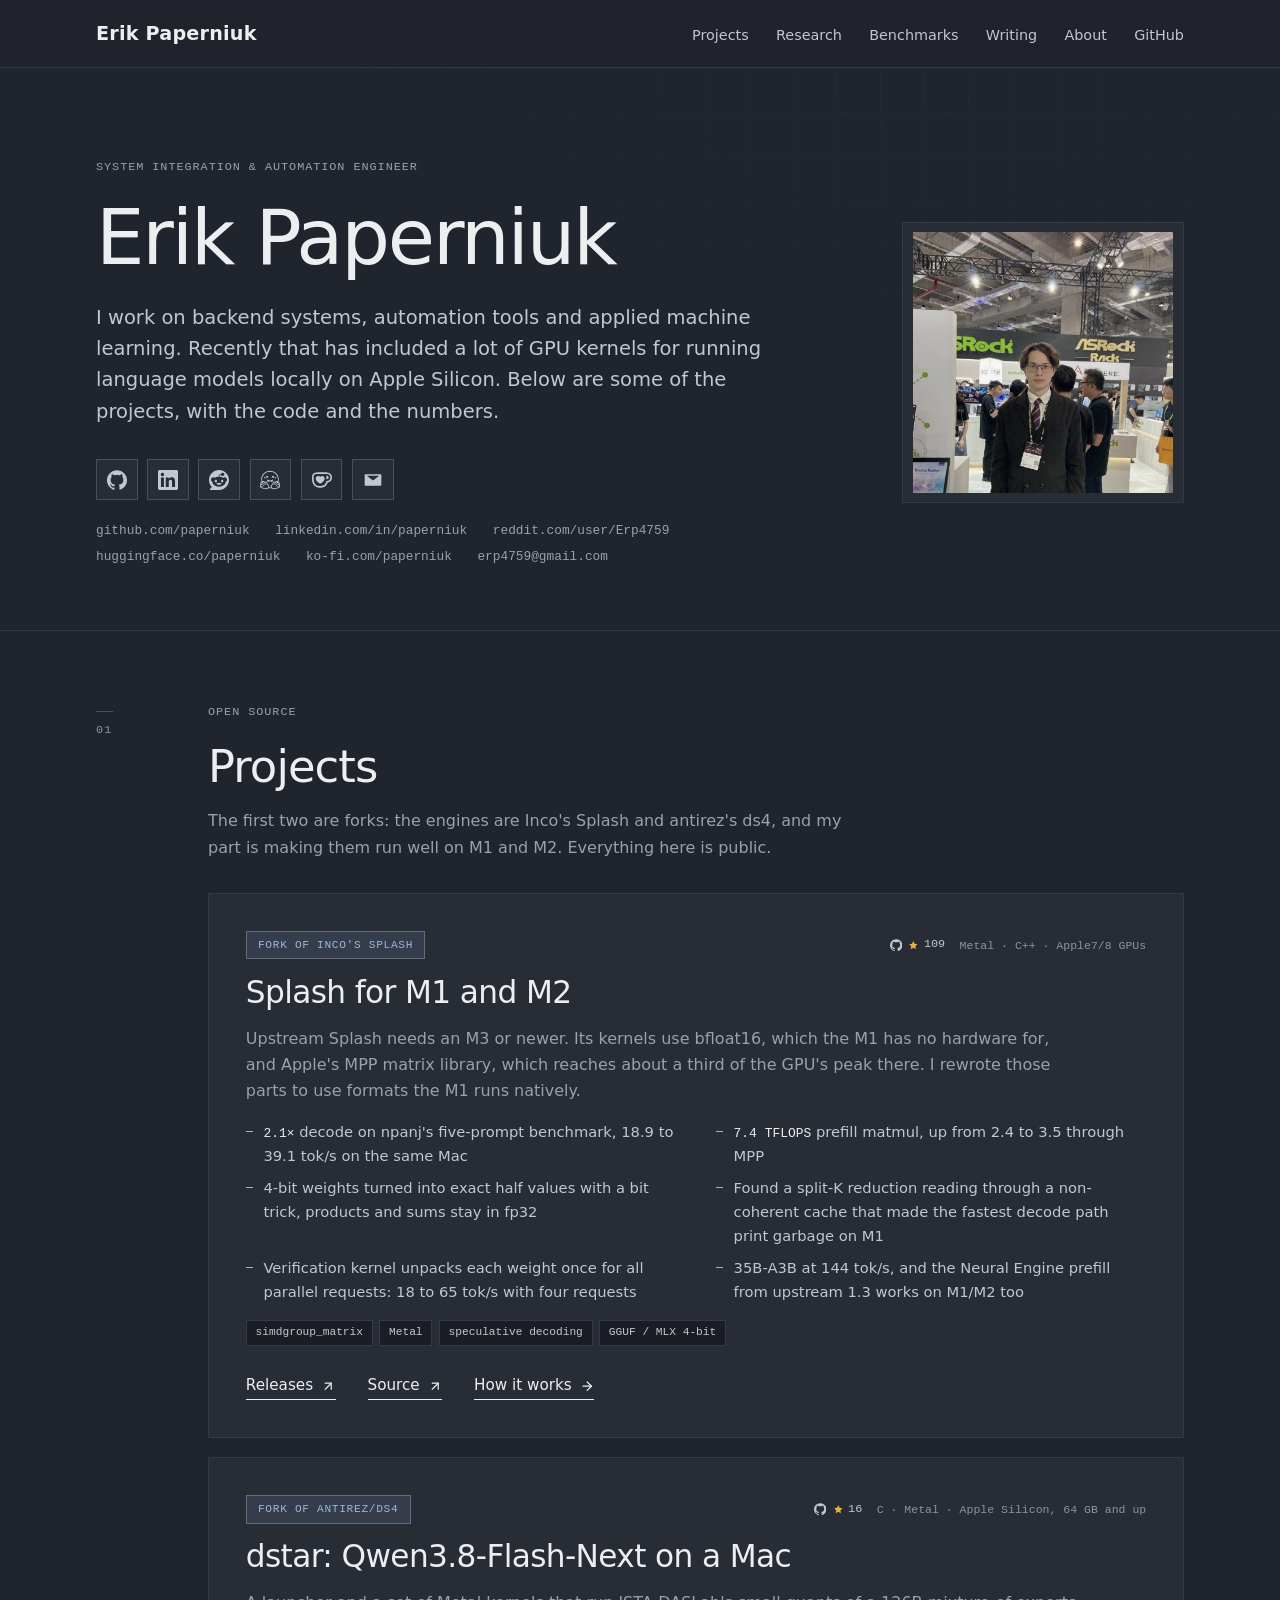
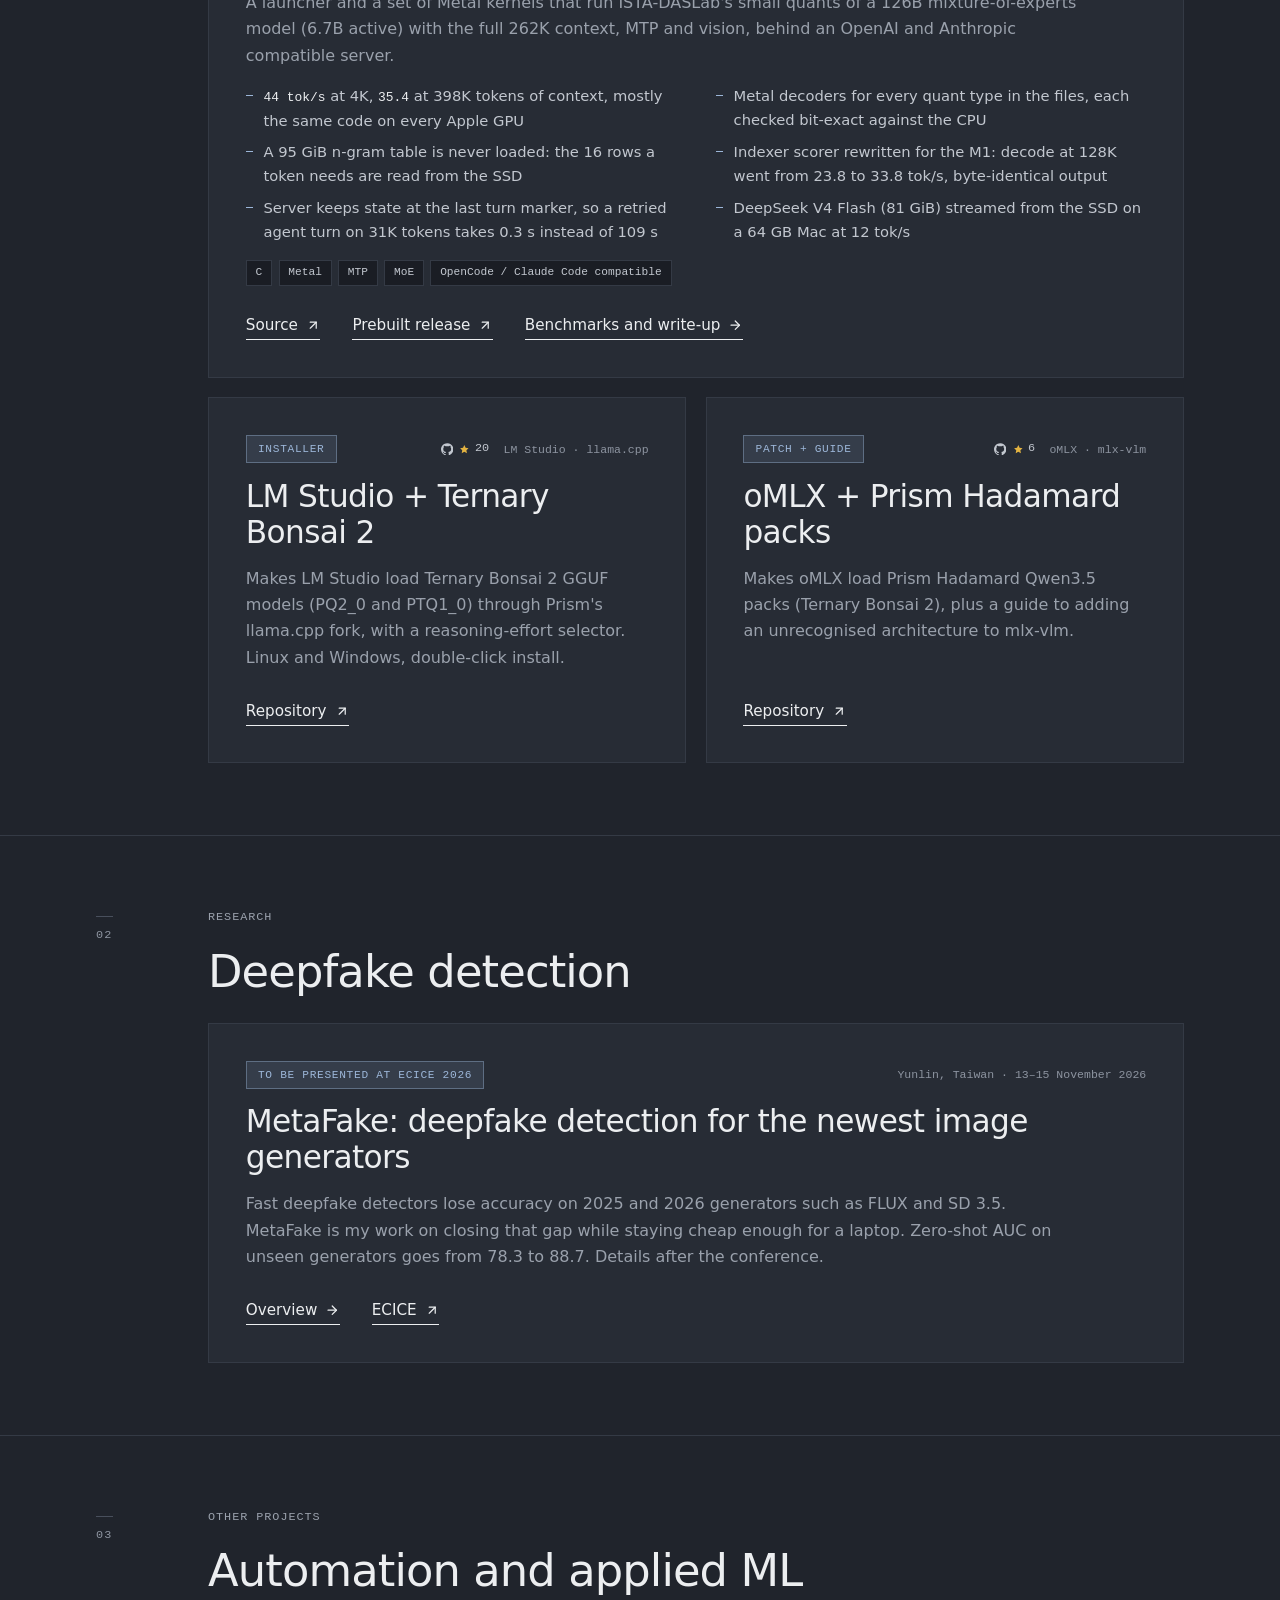
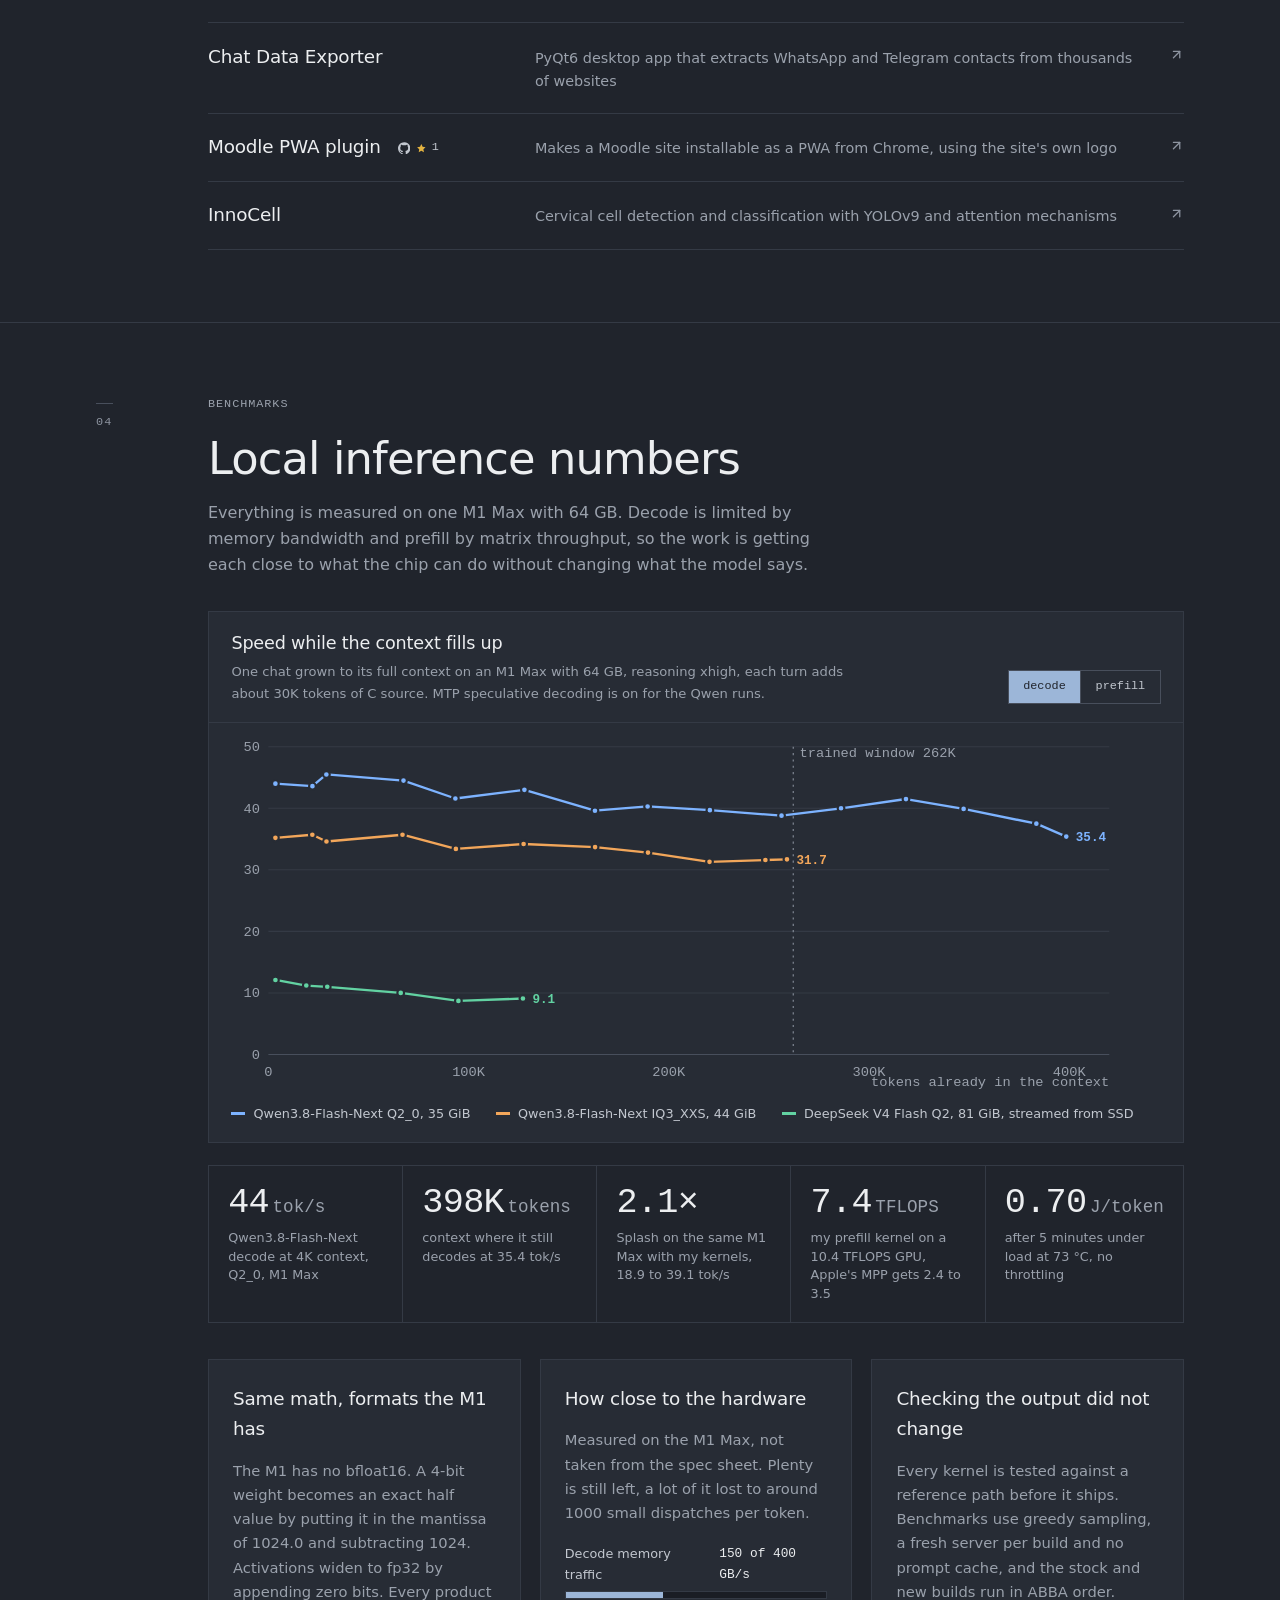
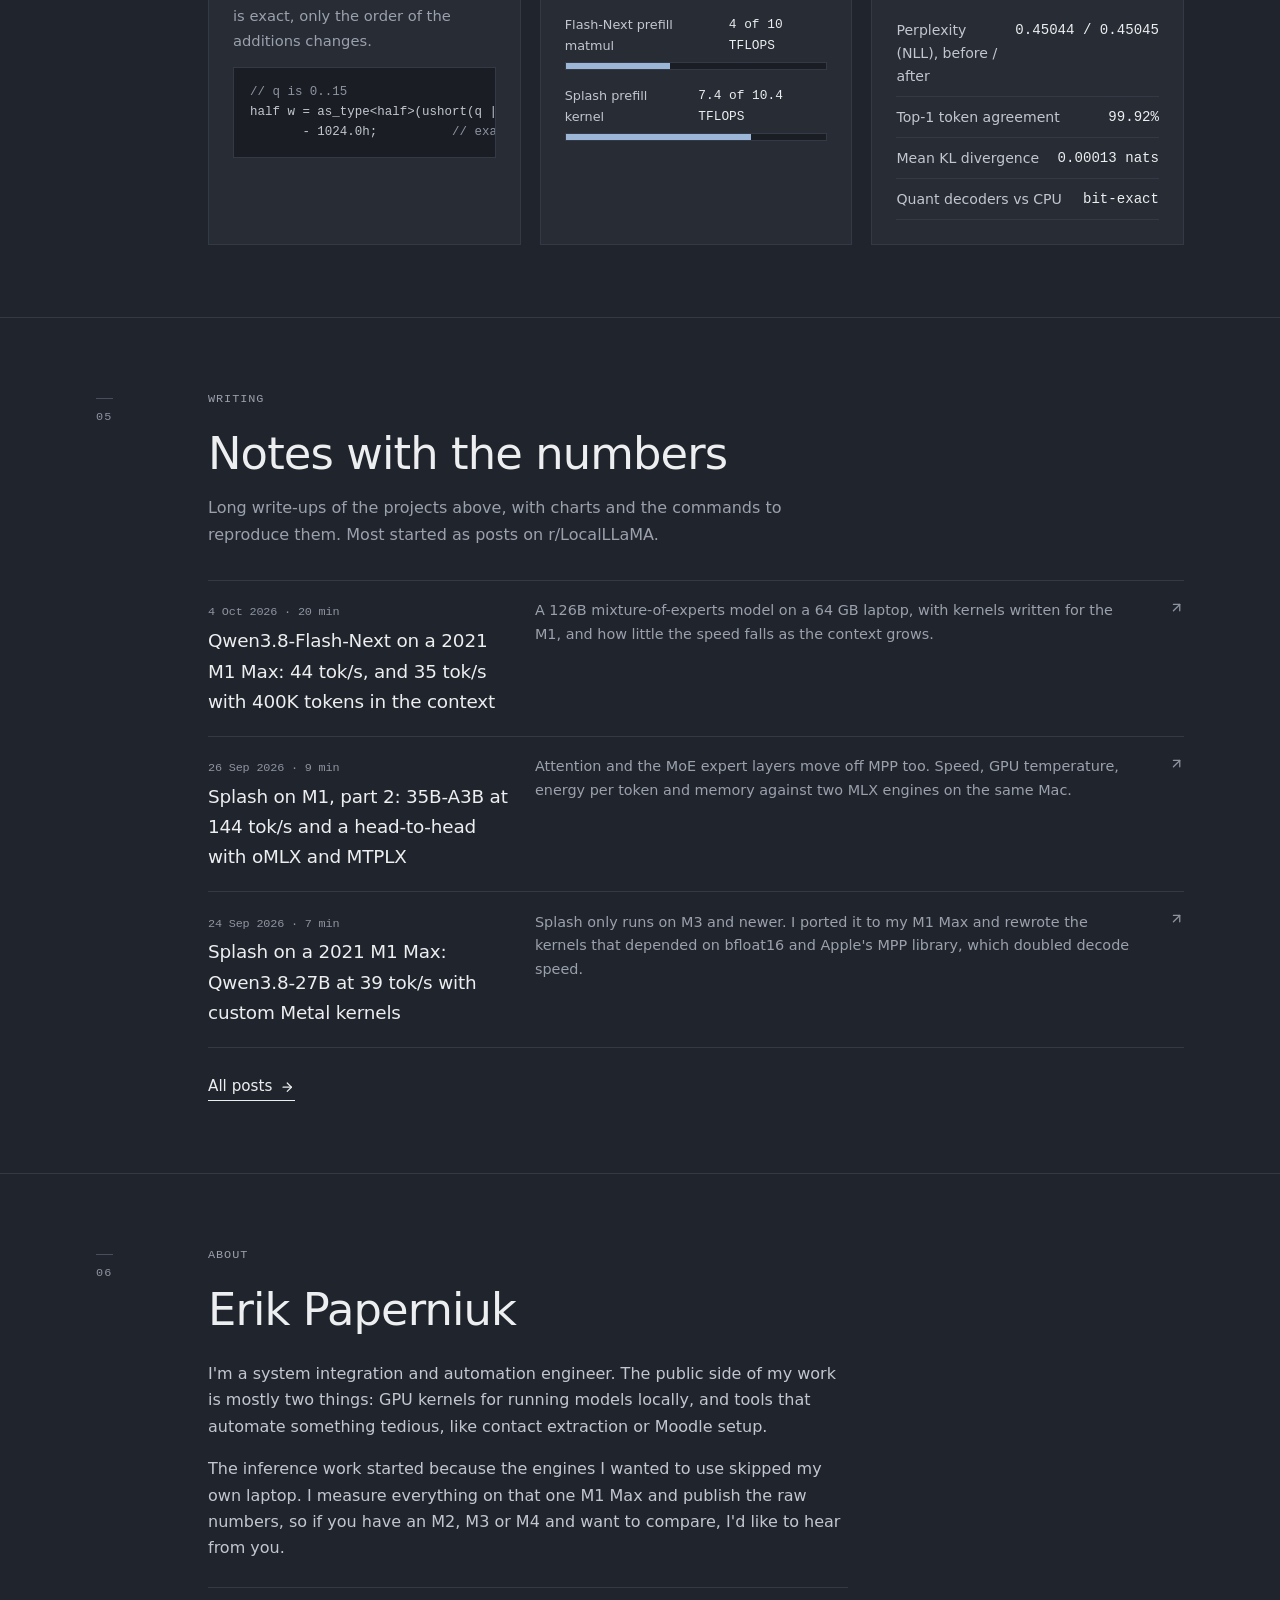
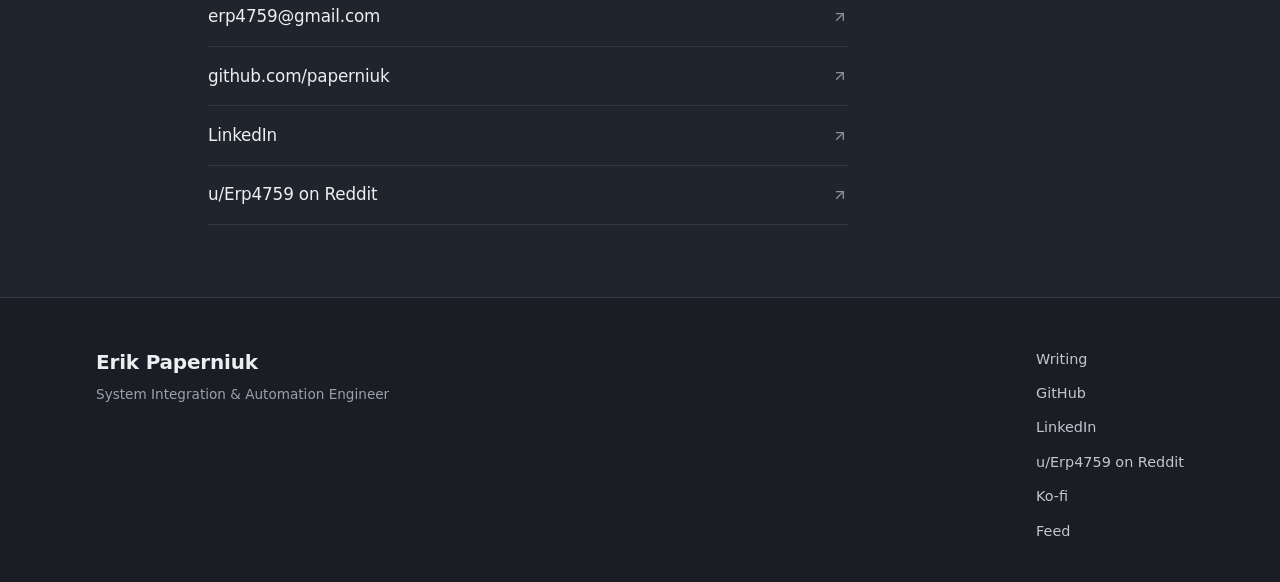
==== commit c772229f: "feat: add a research page for MetaFake (ECICE 2026) and a Research section on the home page" ====
--- a/index.html
+++ b/index.html
@@ -43,6 +43,7 @@
       <a class="site-brand" href="./">Erik Paperniuk</a>
       <ul class="nav-links">
         <li><a href="#work">Projects</a></li>
+        <li><a href="#research">Research</a></li>
         <li><a href="#benchmarks">Benchmarks</a></li>
         <li><a href="blog/">Writing</a></li>
         <li><a href="#about">About</a></li>
@@ -158,9 +159,31 @@
       </div>
     </section>
 
+    <section class="section" id="research" aria-labelledby="research-heading">
+      <div class="container editorial">
+        <p class="section-index reveal" aria-hidden="true">02</p>
+        <div class="section-body">
+          <p class="eyebrow reveal">Research</p>
+          <h2 id="research-heading" class="section-heading reveal">Deepfake detection</h2>
+          <article class="flagship flagship--wide reveal">
+            <div class="flagship-meta">
+              <span class="badge">To be presented at ECICE 2026</span>
+              <span class="flagship-category">Yunlin, Taiwan · 13–15 November 2026</span>
+            </div>
+            <h3 class="flagship-title"><a href="research/metafake/">MetaFake: deepfake detection for the newest image generators</a></h3>
+            <p class="flagship-tagline">Fast deepfake detectors lose accuracy on 2025 and 2026 generators such as FLUX and SD 3.5. MetaFake is my work on closing that gap while staying cheap enough for a laptop. Zero-shot AUC on unseen generators goes from 78.3 to 88.7. Details after the conference.</p>
+            <ul class="flagship-links">
+              <li><a class="link-arrow" href="research/metafake/">Overview <svg class="icon" viewBox="0 0 24 24" fill="none" stroke="currentColor" stroke-width="2" stroke-linecap="round" stroke-linejoin="round" aria-hidden="true"><path d="M5 12h14"/><path d="m12 5 7 7-7 7"/></svg></a></li>
+              <li><a class="link-arrow" href="https://www.ecice.asia/">ECICE <svg class="icon" viewBox="0 0 24 24" fill="none" stroke="currentColor" stroke-width="2" stroke-linecap="round" stroke-linejoin="round" aria-hidden="true"><path d="M7 7h10v10"/><path d="M7 17 17 7"/></svg></a></li>
+            </ul>
+          </article>
+        </div>
+      </div>
+    </section>
+
     <section class="section" id="more" aria-labelledby="more-heading">
       <div class="container editorial">
-        <p class="section-index reveal" aria-hidden="true">02</p>
+        <p class="section-index reveal" aria-hidden="true">03</p>
         <div class="section-body">
           <p class="eyebrow reveal">Other projects</p>
           <h2 id="more-heading" class="section-heading reveal">Automation and applied ML</h2>
@@ -193,7 +216,7 @@
 
     <section class="section" id="benchmarks" aria-labelledby="benchmarks-heading">
       <div class="container editorial">
-        <p class="section-index reveal" aria-hidden="true">03</p>
+        <p class="section-index reveal" aria-hidden="true">04</p>
         <div class="section-body">
           <p class="eyebrow reveal">Benchmarks</p>
           <h2 id="benchmarks-heading" class="section-heading reveal">Local inference numbers</h2>
@@ -271,7 +294,7 @@
 
     <section class="section" id="writing" aria-labelledby="writing-heading">
       <div class="container editorial">
-        <p class="section-index reveal" aria-hidden="true">04</p>
+        <p class="section-index reveal" aria-hidden="true">05</p>
         <div class="section-body">
           <p class="eyebrow reveal">Writing</p>
           <h2 id="writing-heading" class="section-heading reveal">Notes with the numbers</h2>
@@ -308,7 +331,7 @@
 
     <section class="section" id="about" aria-labelledby="about-heading">
       <div class="container editorial">
-        <p class="section-index reveal" aria-hidden="true">05</p>
+        <p class="section-index reveal" aria-hidden="true">06</p>
         <div class="section-body">
           <p class="eyebrow reveal">About</p>
           <h2 id="about-heading" class="section-heading reveal">Erik Paperniuk</h2>
--- a/assets/site.css
+++ b/assets/site.css
@@ -229,11 +229,15 @@
 .work-name .stars { margin-left: 0.7rem; font-weight: 400; }
 .stars .gh { color: var(--soft); width: 1.05em; height: 1.05em; margin-right: 0.1rem; }
 
-.hero-layout { display: grid; gap: 2.5rem; align-items: center; }
-@media (min-width: 900px) { .hero-layout { grid-template-columns: minmax(0, 1fr) 19rem; gap: 4rem; } }
+.hero-layout { display: grid; gap: 2rem; align-items: center; }
+@media (min-width: 560px) { .hero-layout { grid-template-columns: minmax(0, 1fr) clamp(9rem, 22vw, 19rem); gap: clamp(1.5rem, 4vw, 4rem); } }
 .hero-copy { min-width: 0; }
 .portrait-card { width: 100%; max-width: 15rem; padding: 0.6rem; background: var(--surface); border: 1px solid var(--hairline); transition: border-color 0.4s var(--ease); }
-@media (min-width: 900px) { .portrait-card { max-width: none; } }
+@media (min-width: 560px) { .portrait-card { max-width: none; } }
 .portrait-card img { display: block; width: 100%; height: auto; aspect-ratio: 1; object-fit: cover; filter: saturate(0.7) brightness(0.97); transition: filter 0.5s var(--ease); }
 .portrait-card:hover { border-color: var(--hairline-strong); }
 .portrait-card:hover img { filter: none; }
+
+.callout { margin-top: 1.4rem; padding: 1rem 1.2rem; background: var(--accent-soft); border: 1px solid var(--accent-line); color: var(--text); }
+.callout p + p { margin-top: 0.3rem; }
+.callout-label { font-family: var(--font-mono); font-size: 0.72rem; letter-spacing: 0.08em; text-transform: uppercase; color: var(--accent); }
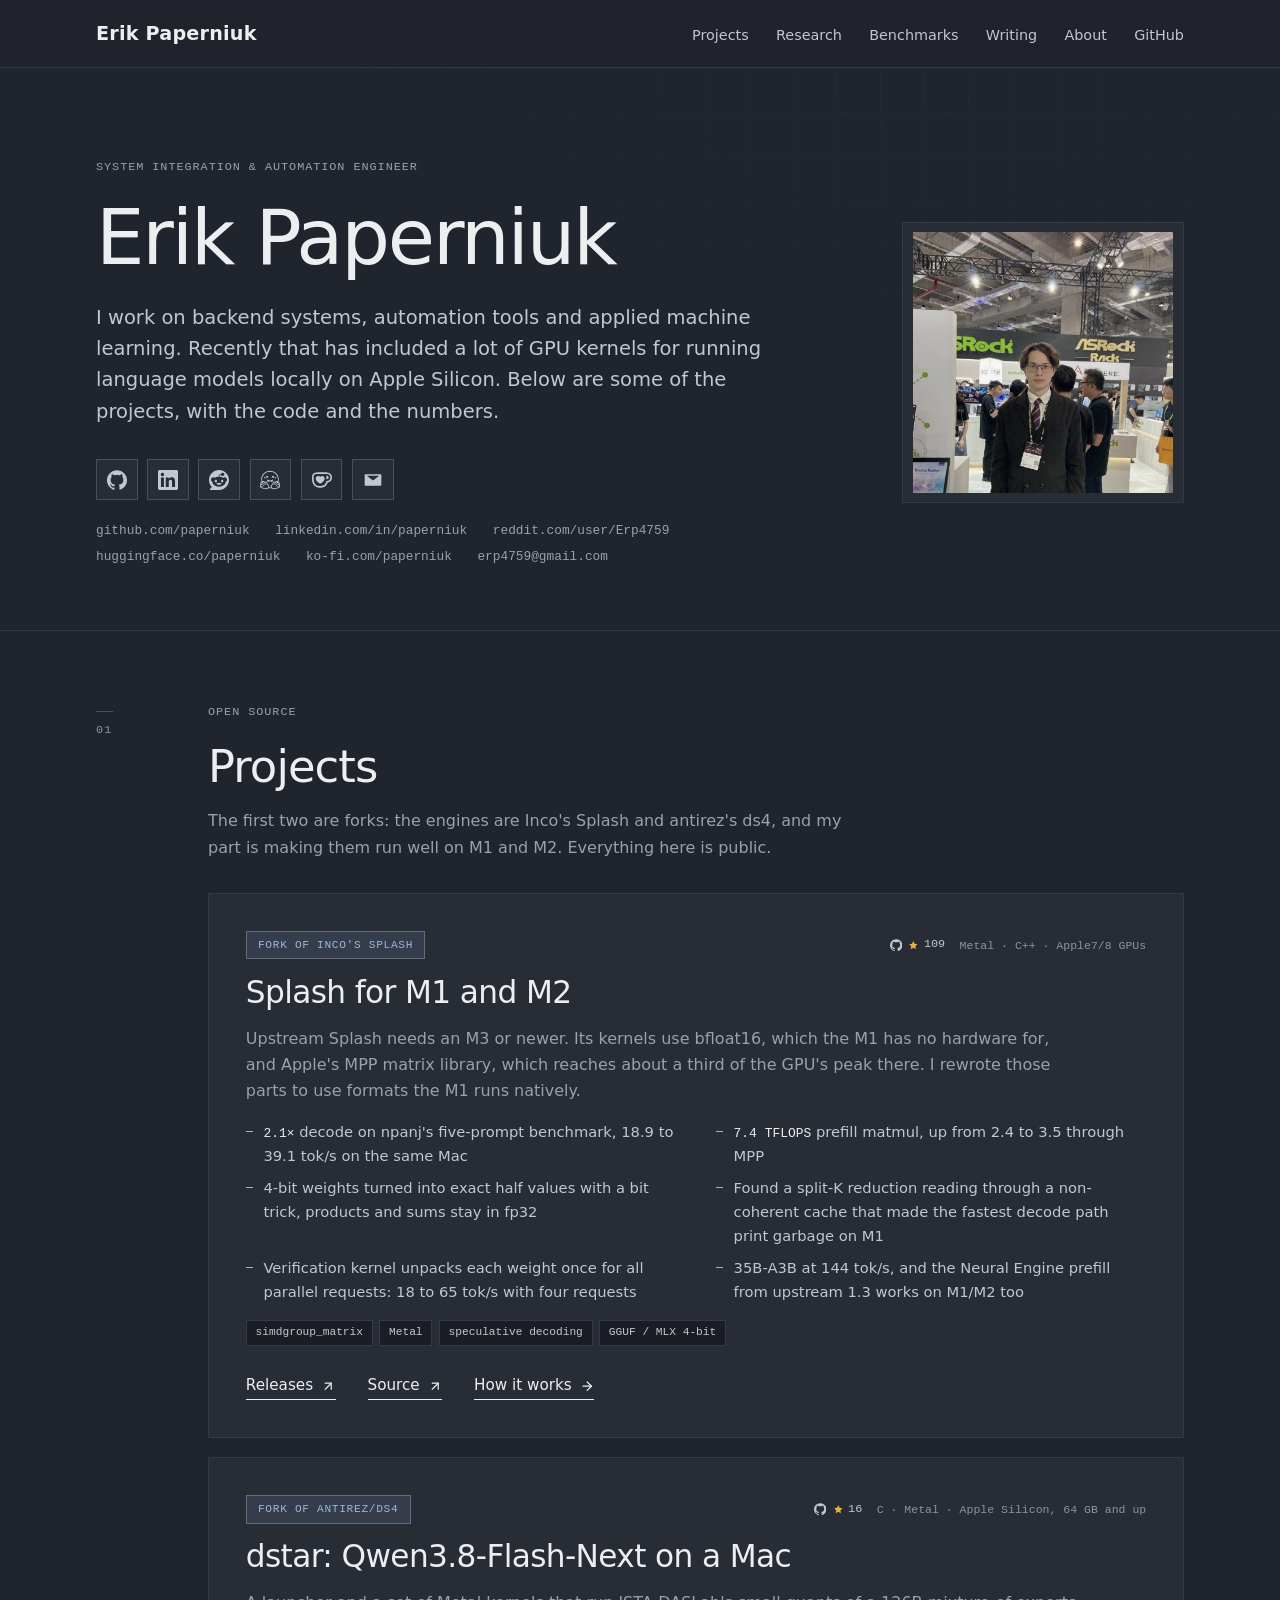
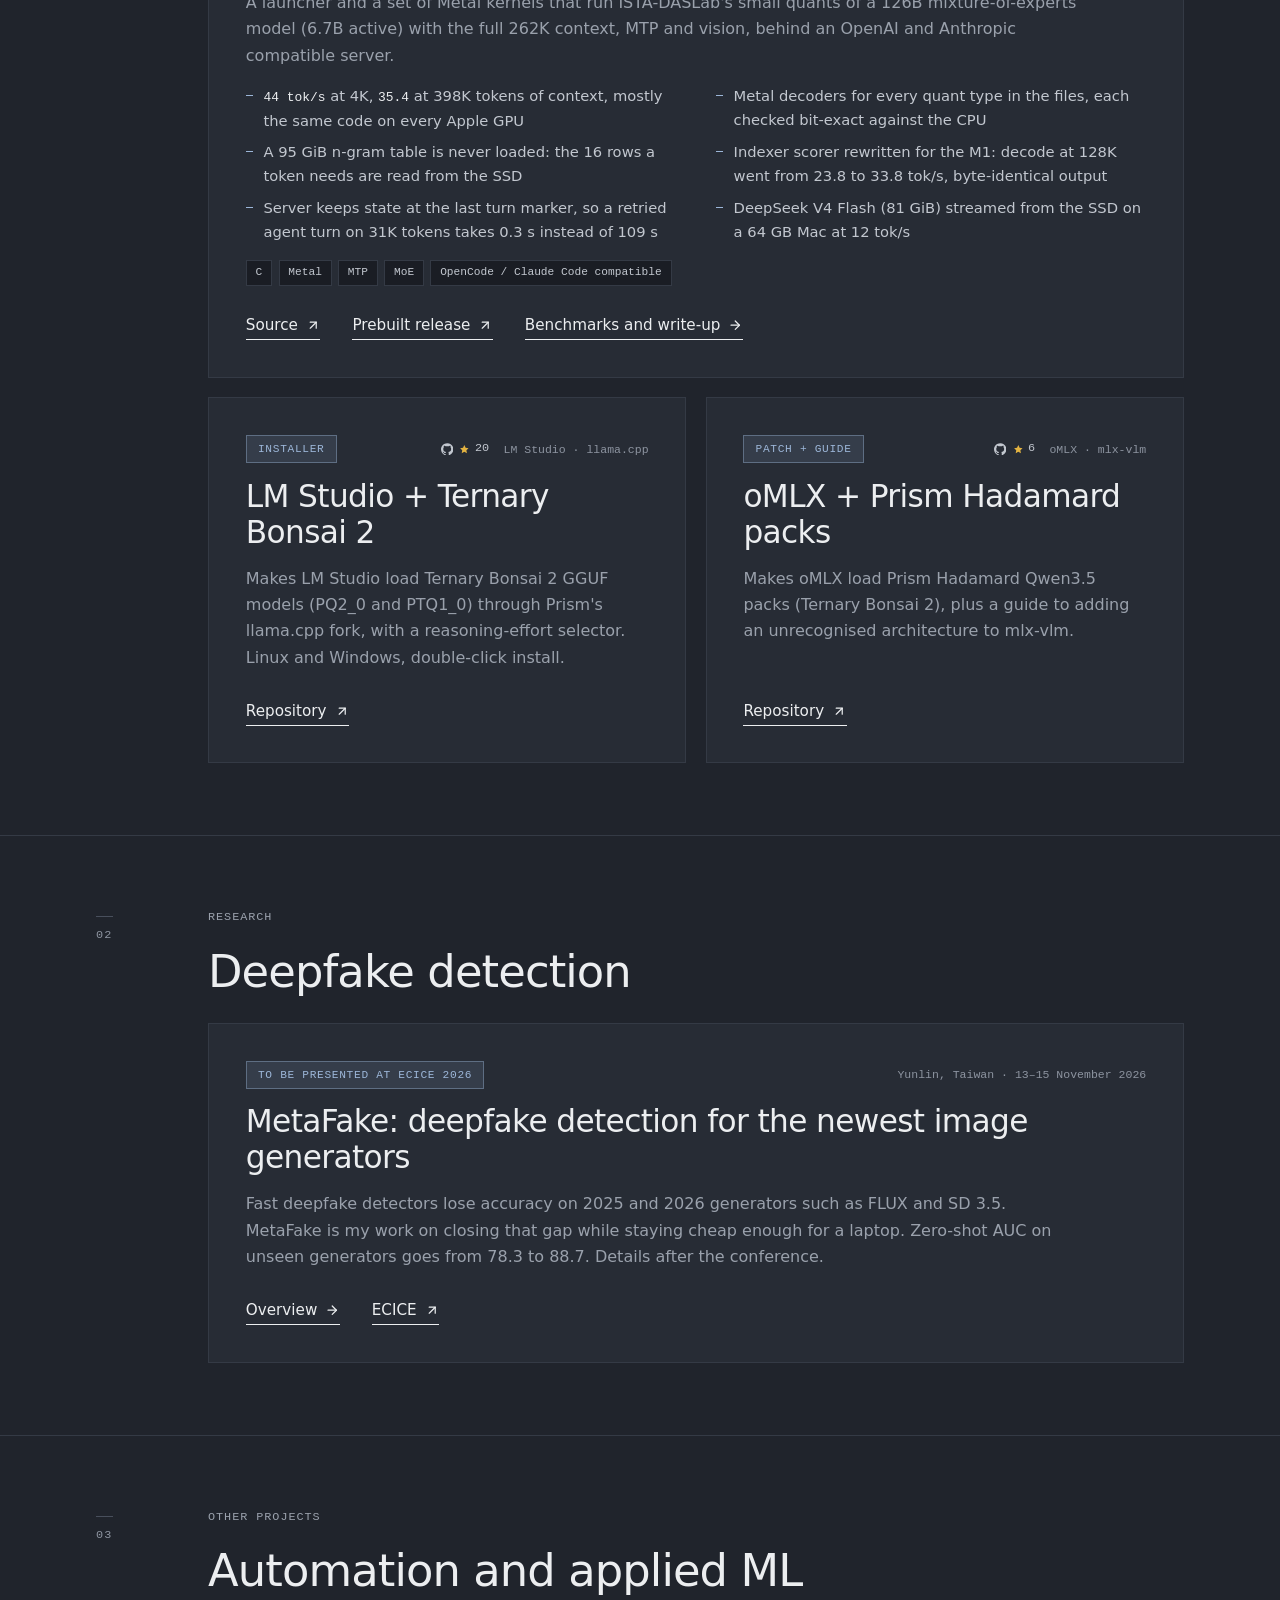
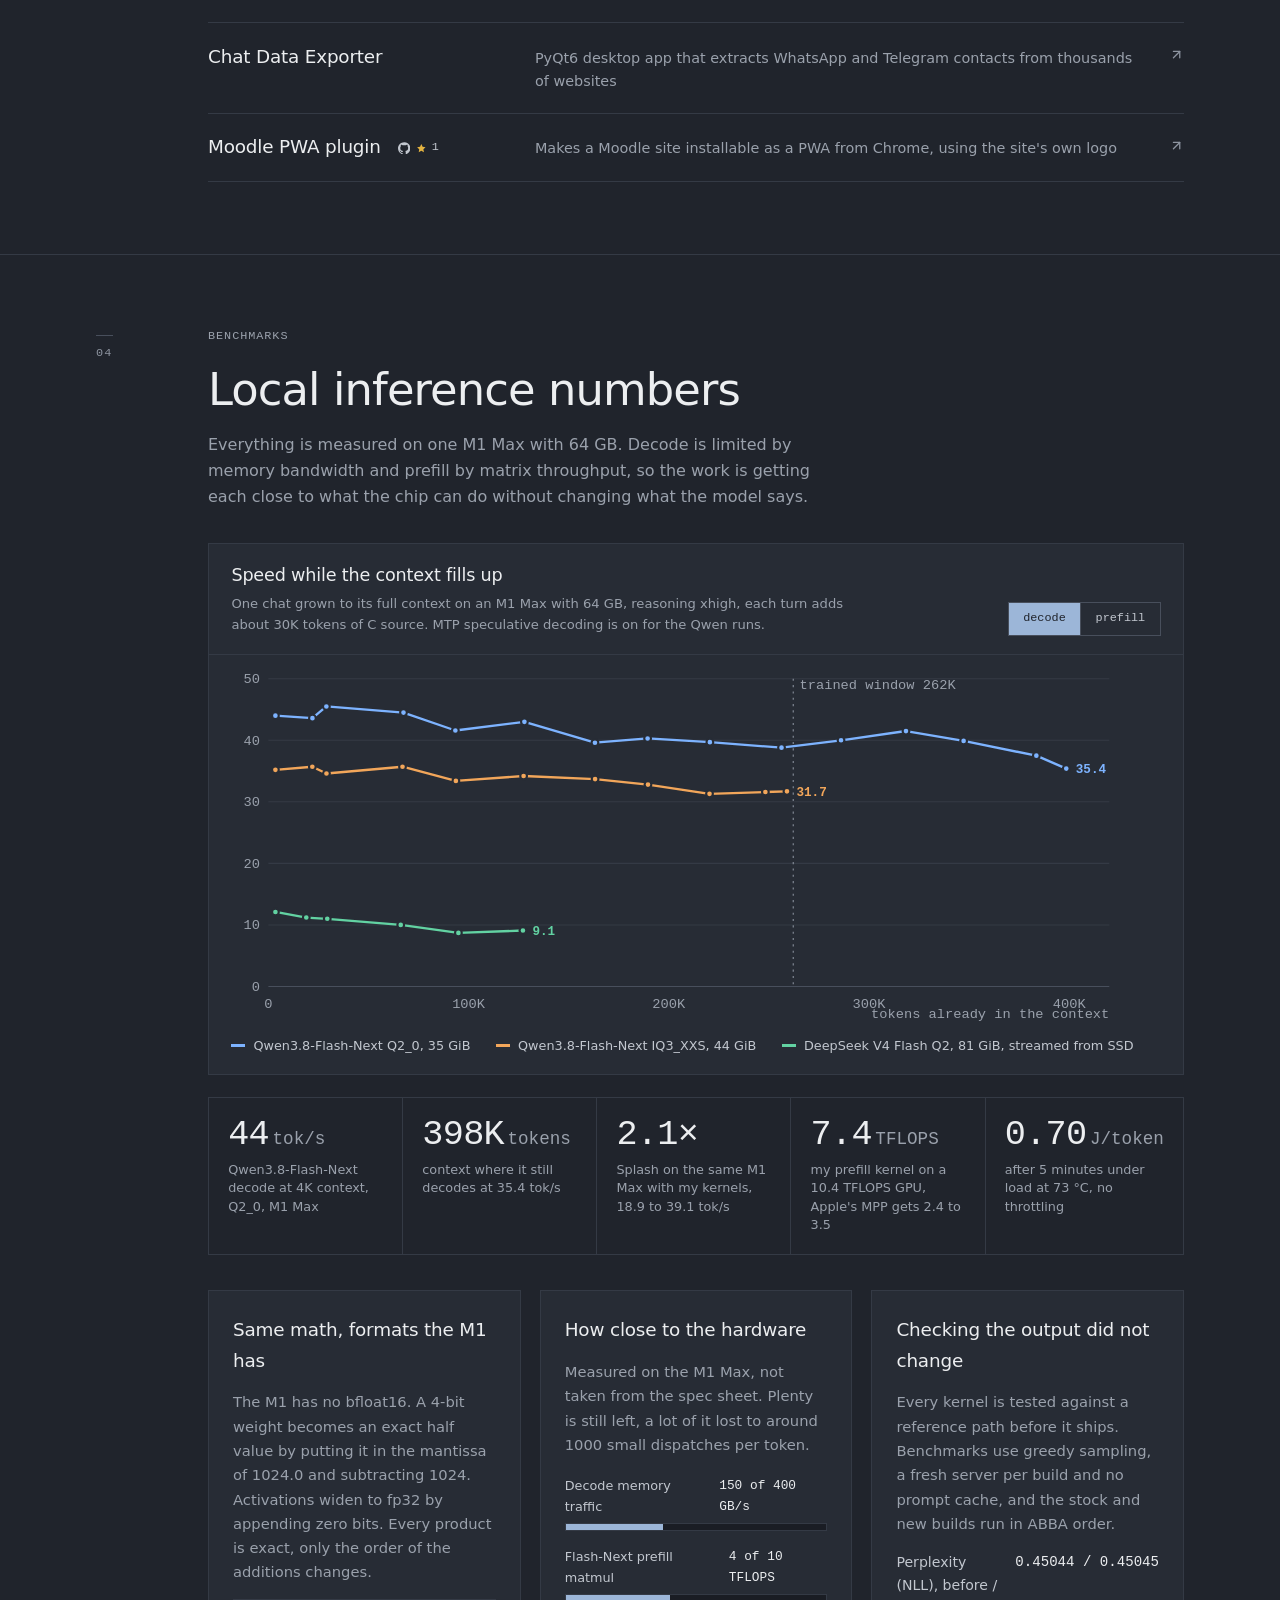
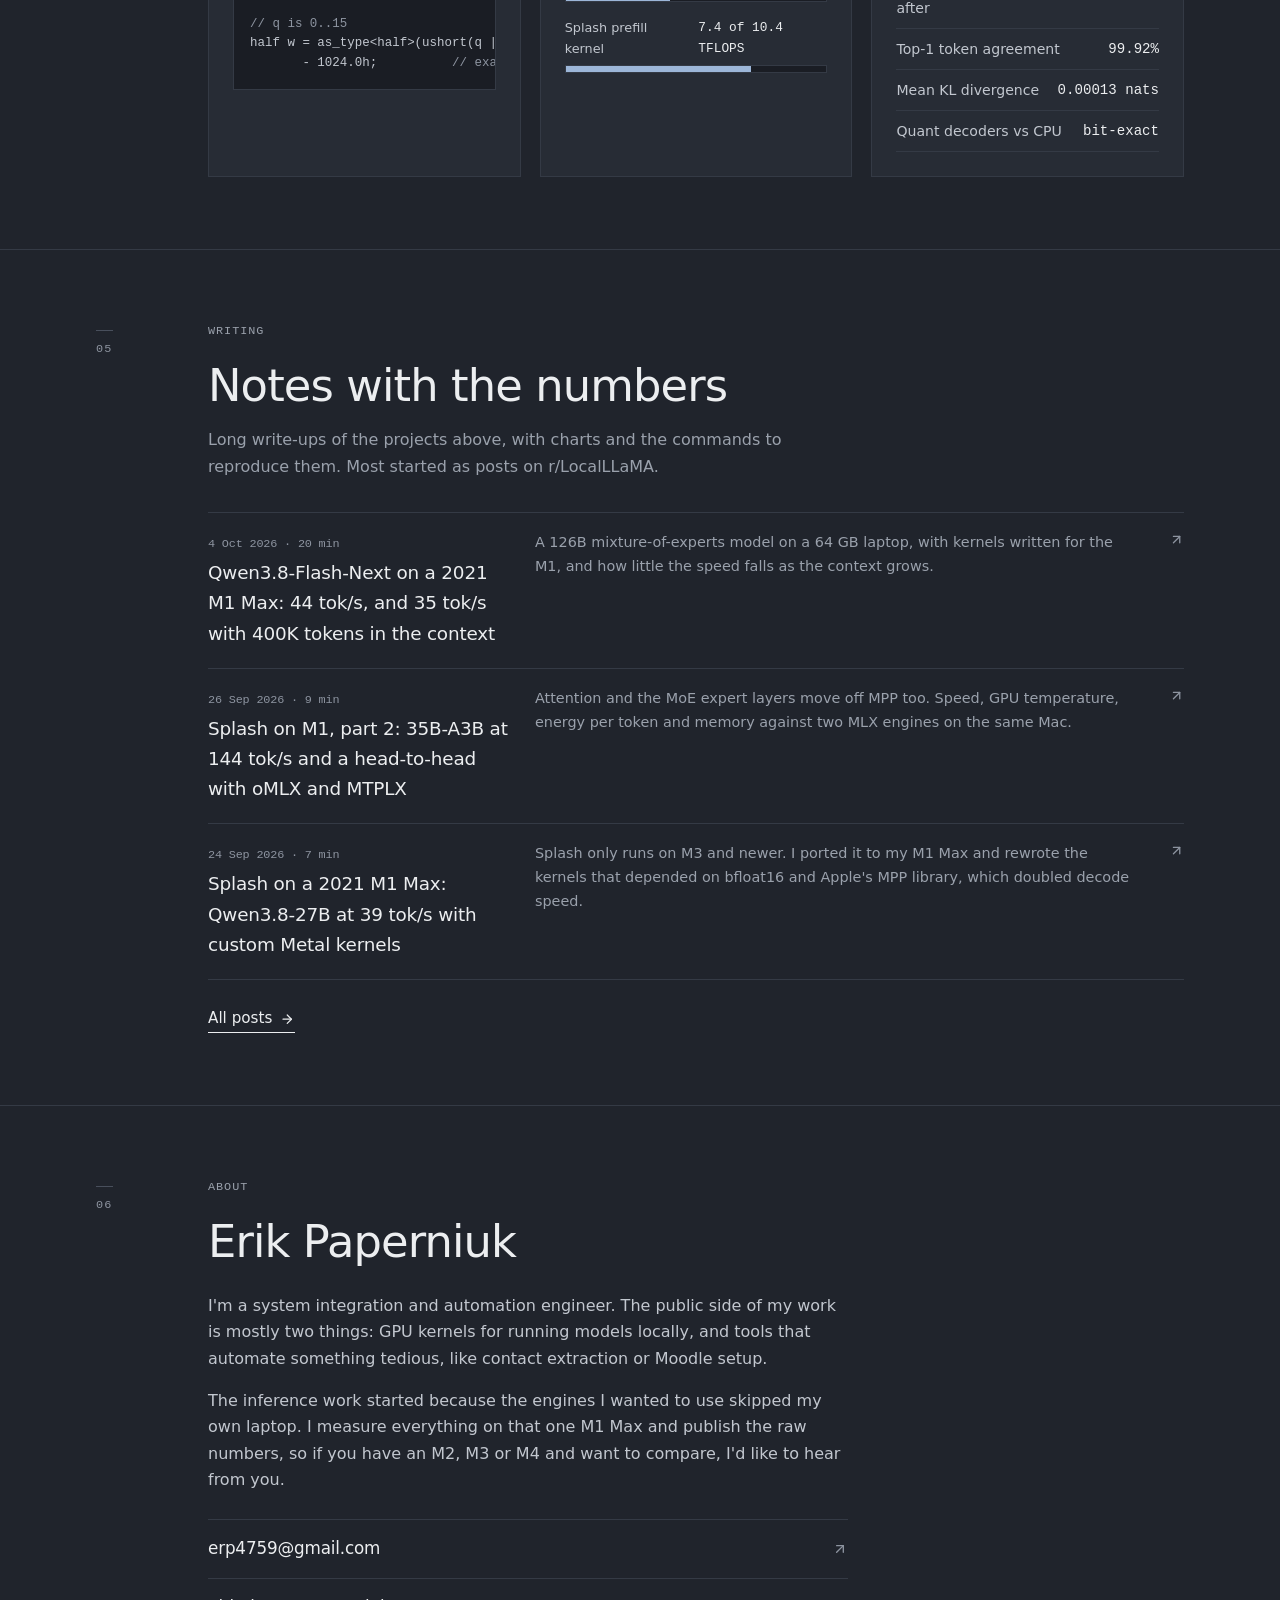
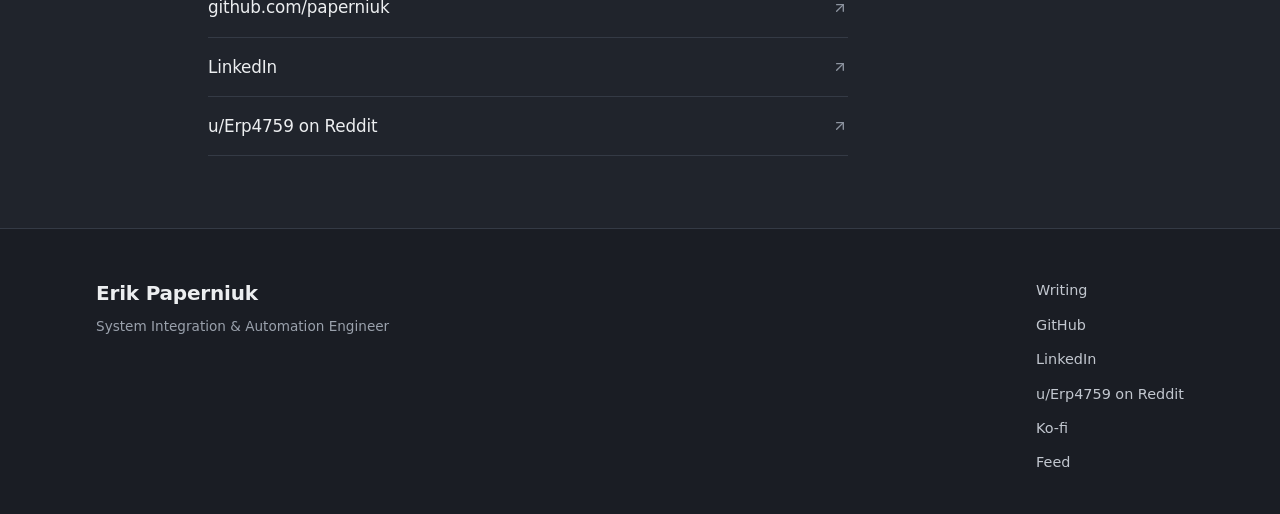
==== commit 3204eef8: "chore: remove InnoCell from the project list" ====
--- a/index.html
+++ b/index.html
@@ -202,13 +202,6 @@
                 <svg class="icon work-arrow" viewBox="0 0 24 24" fill="none" stroke="currentColor" stroke-width="2" stroke-linecap="round" stroke-linejoin="round" aria-hidden="true"><path d="M7 7h10v10"/><path d="M7 17 17 7"/></svg>
               </a>
             </li>
-            <li class="work-row reveal">
-              <a class="work-link" href="https://github.com/paperniuk/InnoCell">
-                <span class="work-name">InnoCell <span class="stars" data-repo="paperniuk/InnoCell" title="GitHub stars" hidden><svg class="icon gh" viewBox="0 0 24 24" fill="currentColor" aria-hidden="true"><path d="M12 .297c-6.63 0-12 5.373-12 12 0 5.303 3.438 9.8 8.205 11.385.6.113.82-.258.82-.577 0-.285-.01-1.04-.015-2.04-3.338.724-4.042-1.61-4.042-1.61C4.422 18.07 3.633 17.7 3.633 17.7c-1.087-.744.084-.729.084-.729 1.205.084 1.838 1.236 1.838 1.236 1.07 1.835 2.809 1.305 3.495.998.108-.776.417-1.305.76-1.605-2.665-.3-5.466-1.332-5.466-5.93 0-1.31.465-2.38 1.235-3.22-.135-.303-.54-1.523.105-3.176 0 0 1.005-.322 3.3 1.23.96-.267 1.98-.399 3-.405 1.02.006 2.04.138 3 .405 2.28-1.552 3.285-1.23 3.285-1.23.645 1.653.24 2.873.12 3.176.765.84 1.23 1.91 1.23 3.22 0 4.61-2.805 5.625-5.475 5.92.42.36.81 1.096.81 2.22 0 1.606-.015 2.896-.015 3.286 0 .315.21.69.825.57C20.565 22.092 24 17.592 24 12.297c0-6.627-5.373-12-12-12"/></svg><svg class="icon" viewBox="0 0 24 24" fill="currentColor" aria-hidden="true"><path d="M12 2.5l2.9 6.1 6.6.9-4.8 4.6 1.2 6.6L12 17.5l-5.9 3.2 1.2-6.6L2.5 9.5l6.6-.9z"/></svg><span class="stars-n">0</span></span></span>
-                <span class="work-tagline">Cervical cell detection and classification with YOLOv9 and attention mechanisms</span>
-                <svg class="icon work-arrow" viewBox="0 0 24 24" fill="none" stroke="currentColor" stroke-width="2" stroke-linecap="round" stroke-linejoin="round" aria-hidden="true"><path d="M7 7h10v10"/><path d="M7 17 17 7"/></svg>
-              </a>
-            </li>
           </ul>
         </div>
       </div>
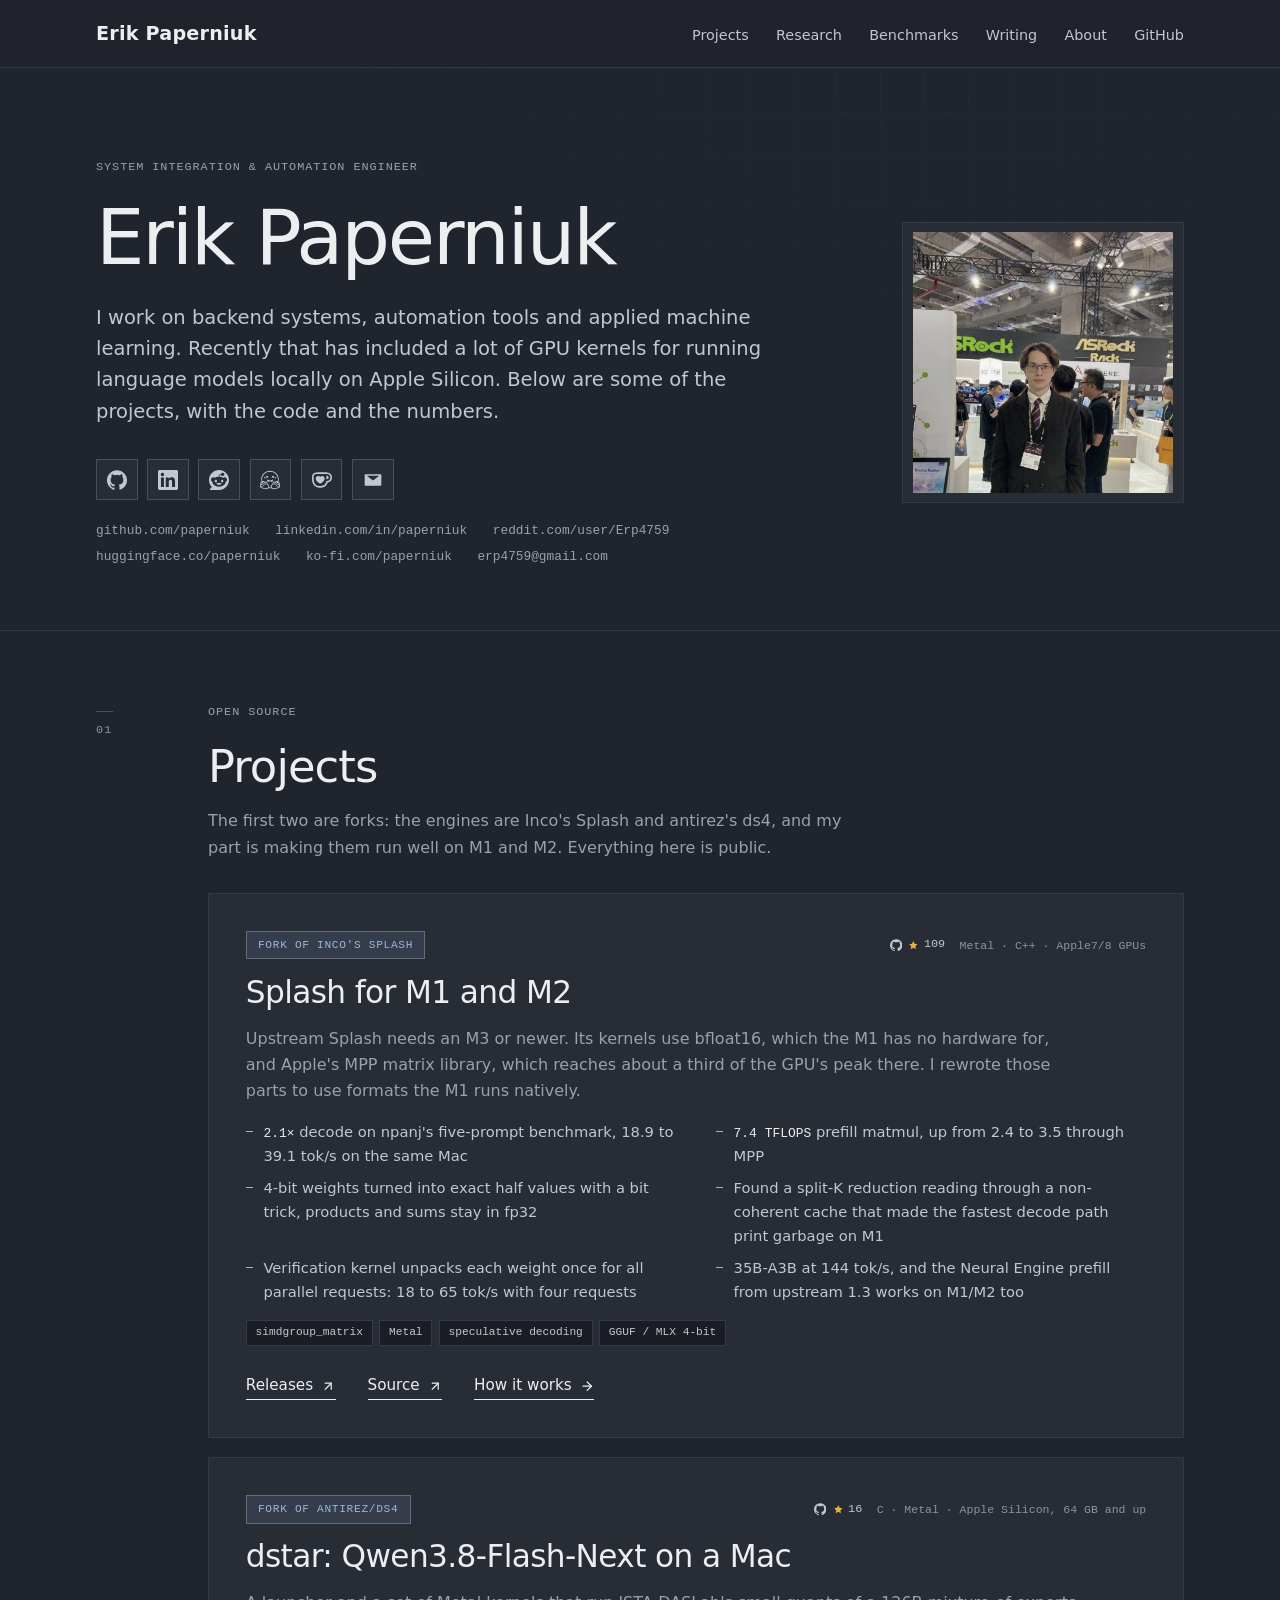
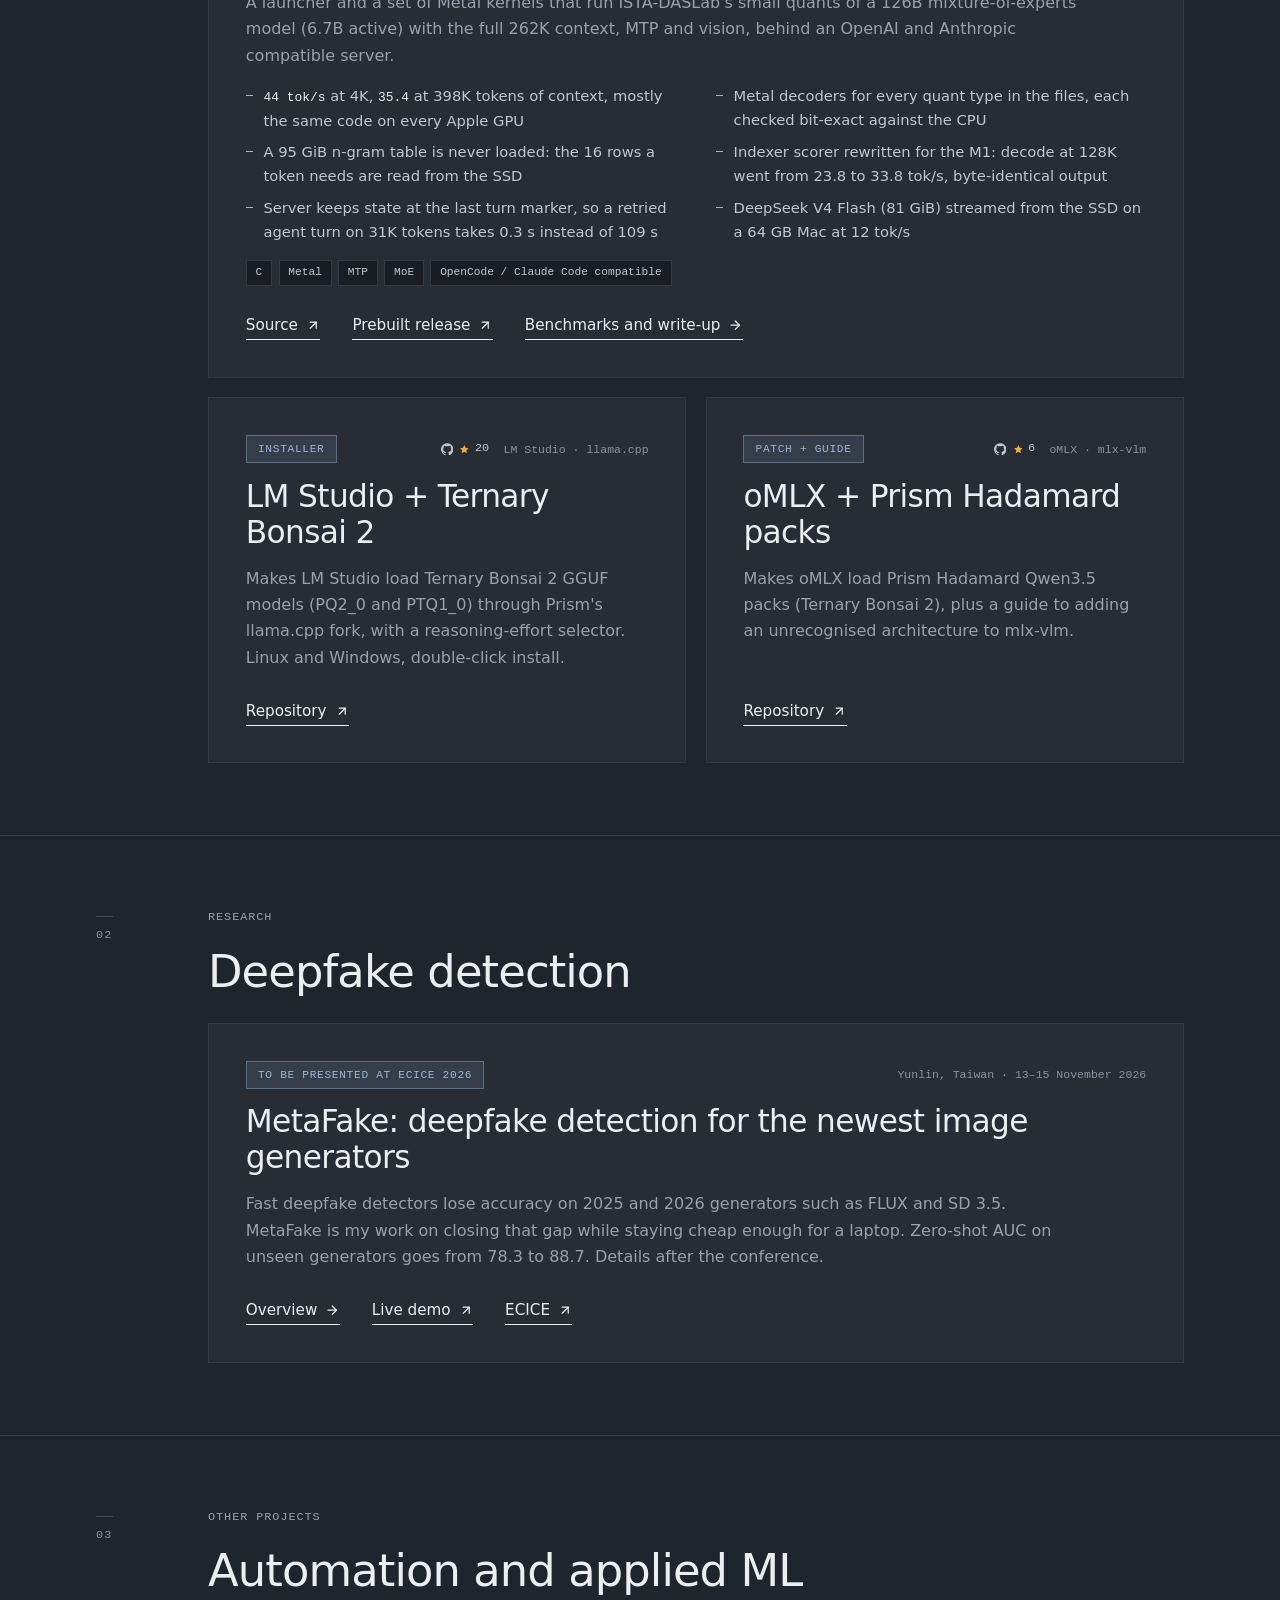
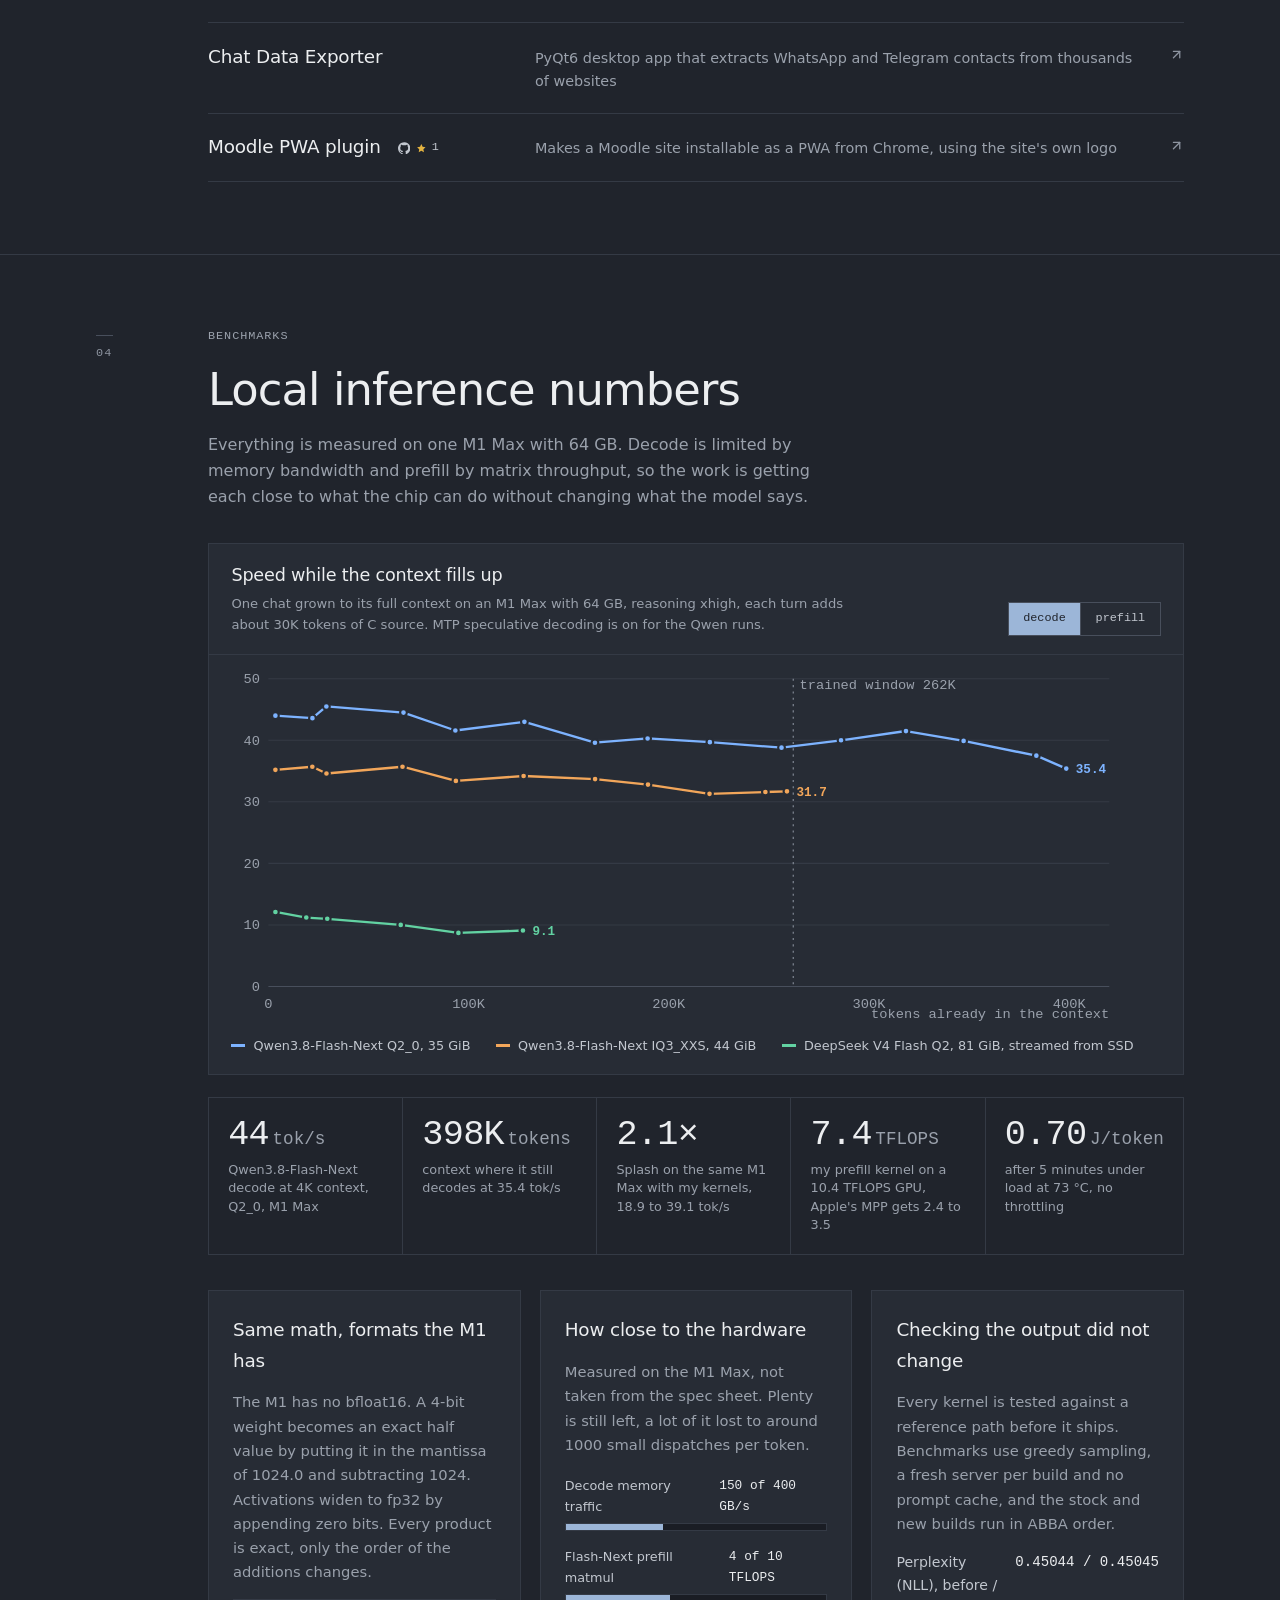
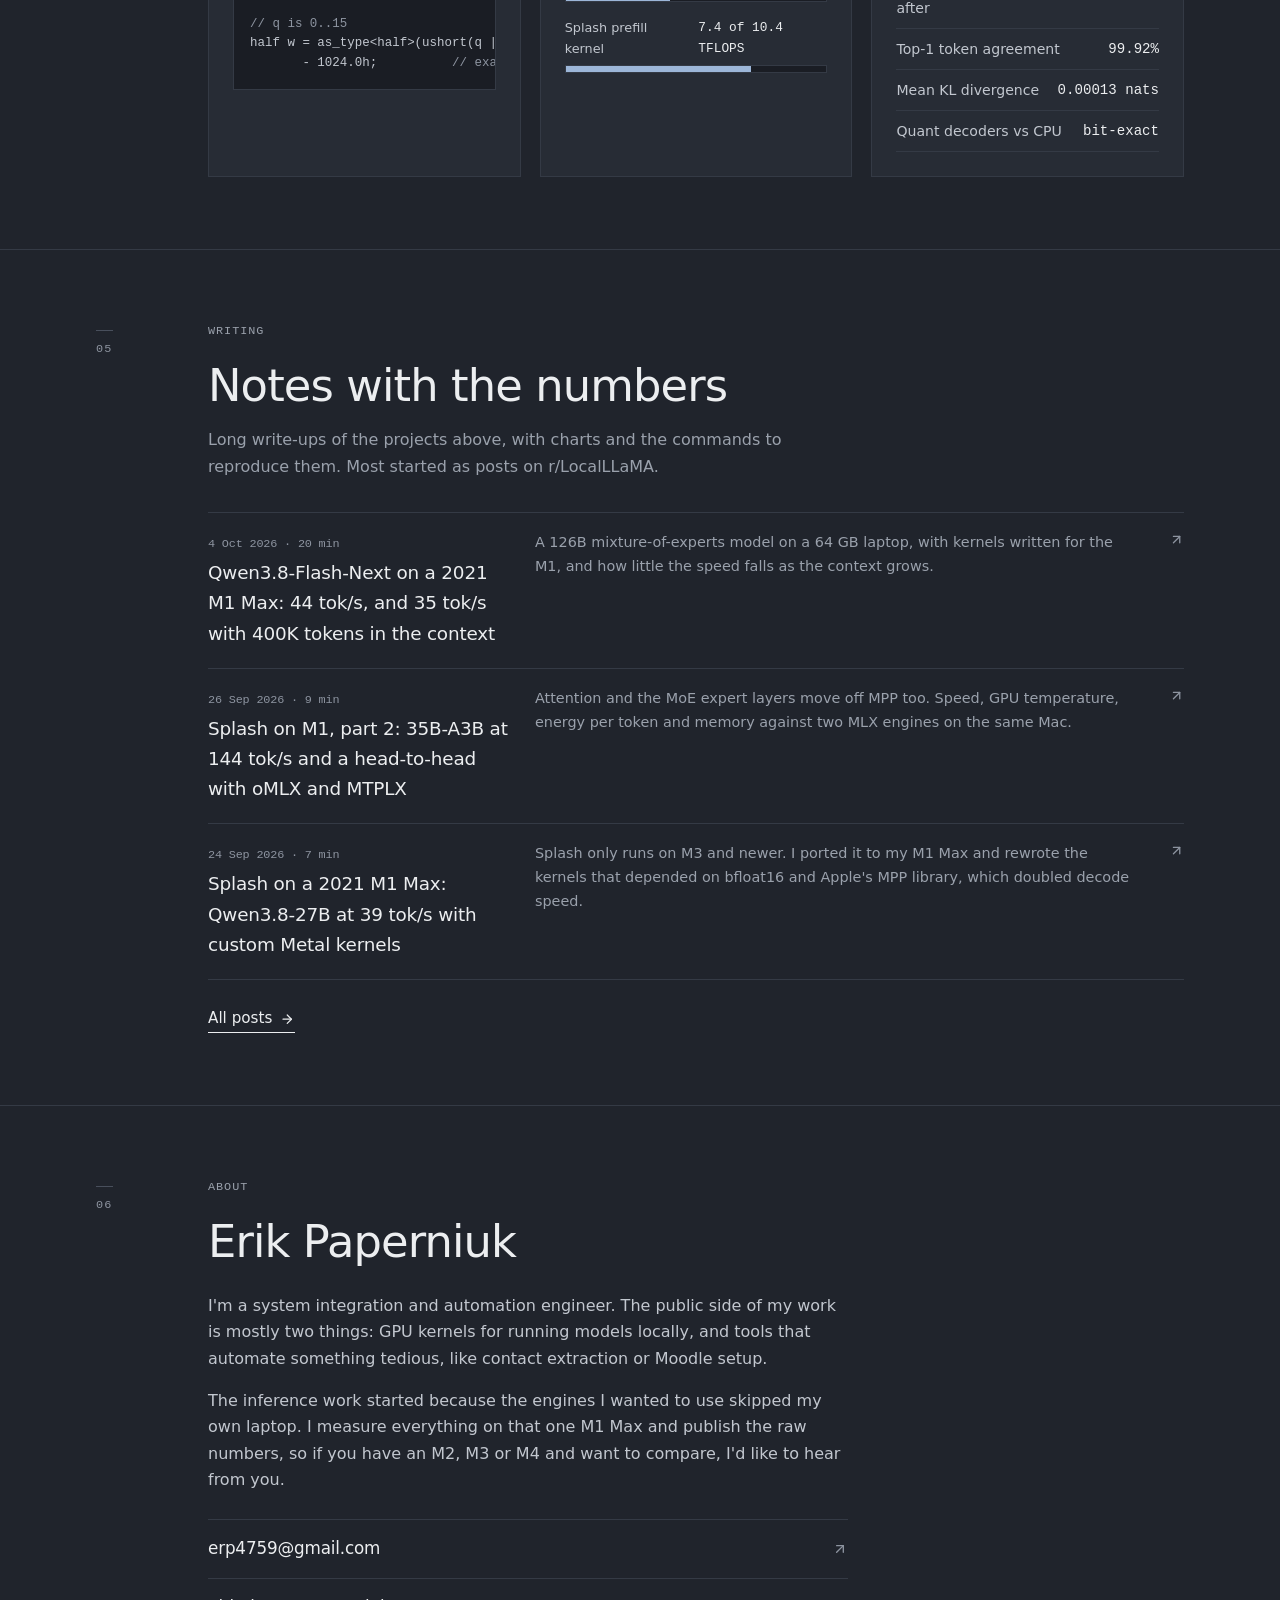
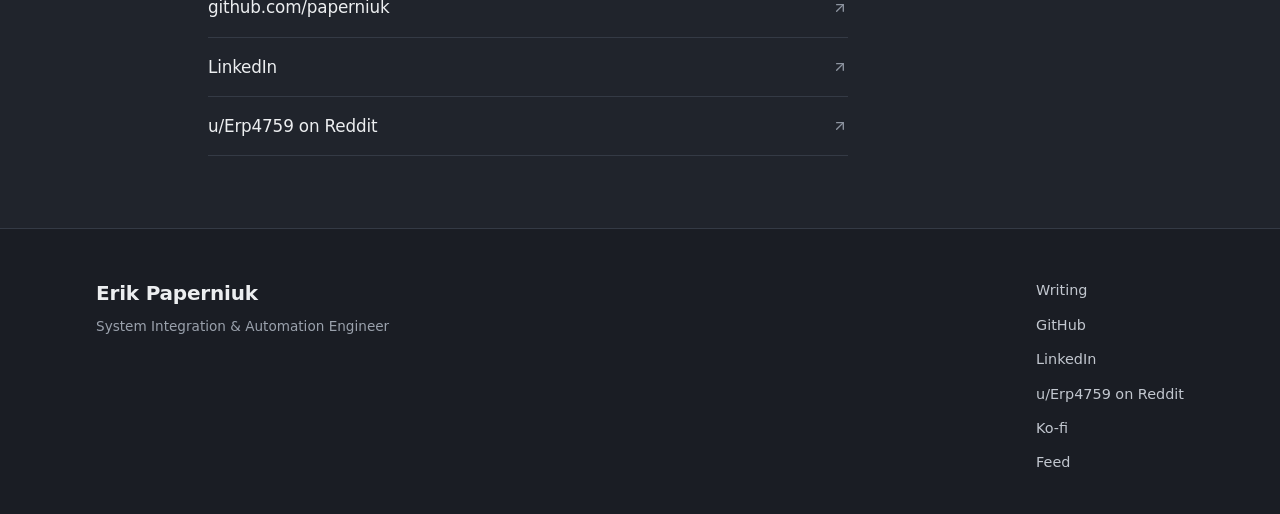
==== commit f02e4dd1: "feat: link the MetaFake live demo" ====
--- a/index.html
+++ b/index.html
@@ -174,6 +174,7 @@
             <p class="flagship-tagline">Fast deepfake detectors lose accuracy on 2025 and 2026 generators such as FLUX and SD 3.5. MetaFake is my work on closing that gap while staying cheap enough for a laptop. Zero-shot AUC on unseen generators goes from 78.3 to 88.7. Details after the conference.</p>
             <ul class="flagship-links">
               <li><a class="link-arrow" href="research/metafake/">Overview <svg class="icon" viewBox="0 0 24 24" fill="none" stroke="currentColor" stroke-width="2" stroke-linecap="round" stroke-linejoin="round" aria-hidden="true"><path d="M5 12h14"/><path d="m12 5 7 7-7 7"/></svg></a></li>
+              <li><a class="link-arrow" href="https://metafake.paperniuk.com/">Live demo <svg class="icon" viewBox="0 0 24 24" fill="none" stroke="currentColor" stroke-width="2" stroke-linecap="round" stroke-linejoin="round" aria-hidden="true"><path d="M7 7h10v10"/><path d="M7 17 17 7"/></svg></a></li>
               <li><a class="link-arrow" href="https://www.ecice.asia/">ECICE <svg class="icon" viewBox="0 0 24 24" fill="none" stroke="currentColor" stroke-width="2" stroke-linecap="round" stroke-linejoin="round" aria-hidden="true"><path d="M7 7h10v10"/><path d="M7 17 17 7"/></svg></a></li>
             </ul>
           </article>
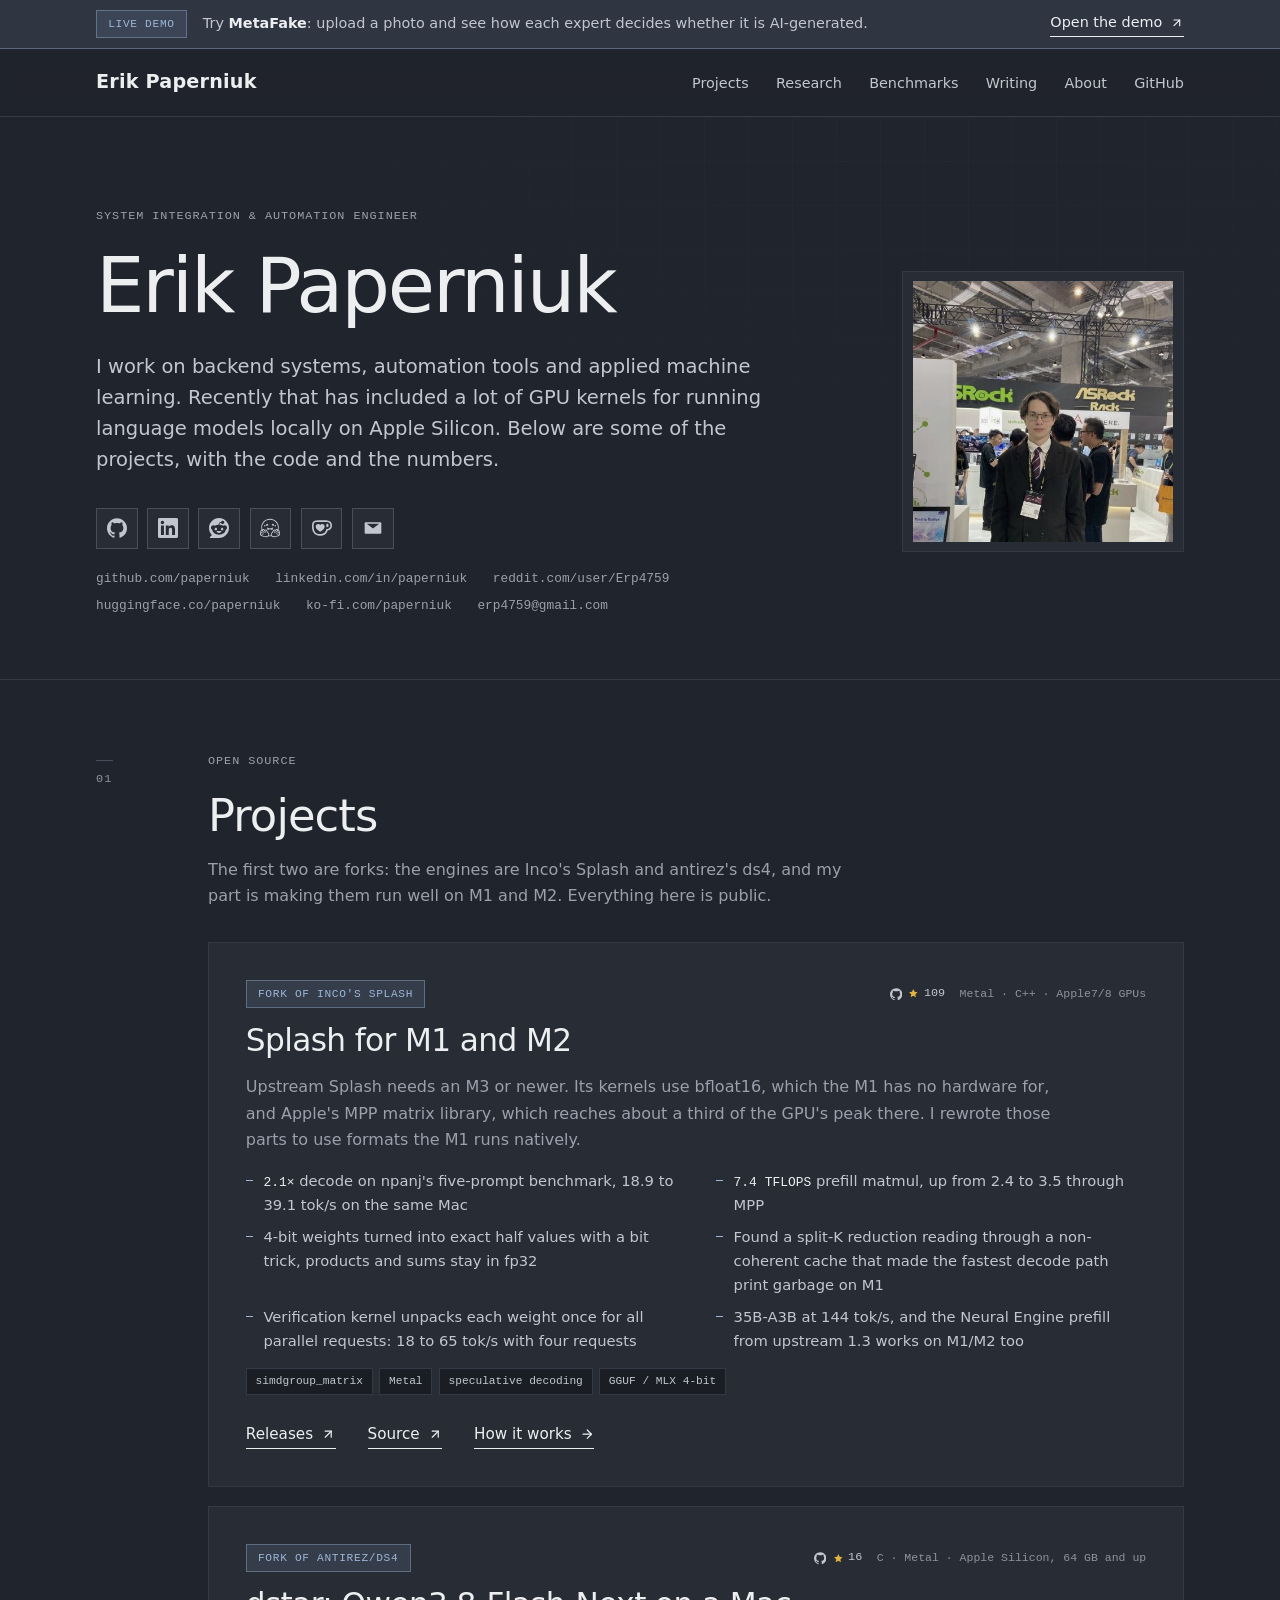
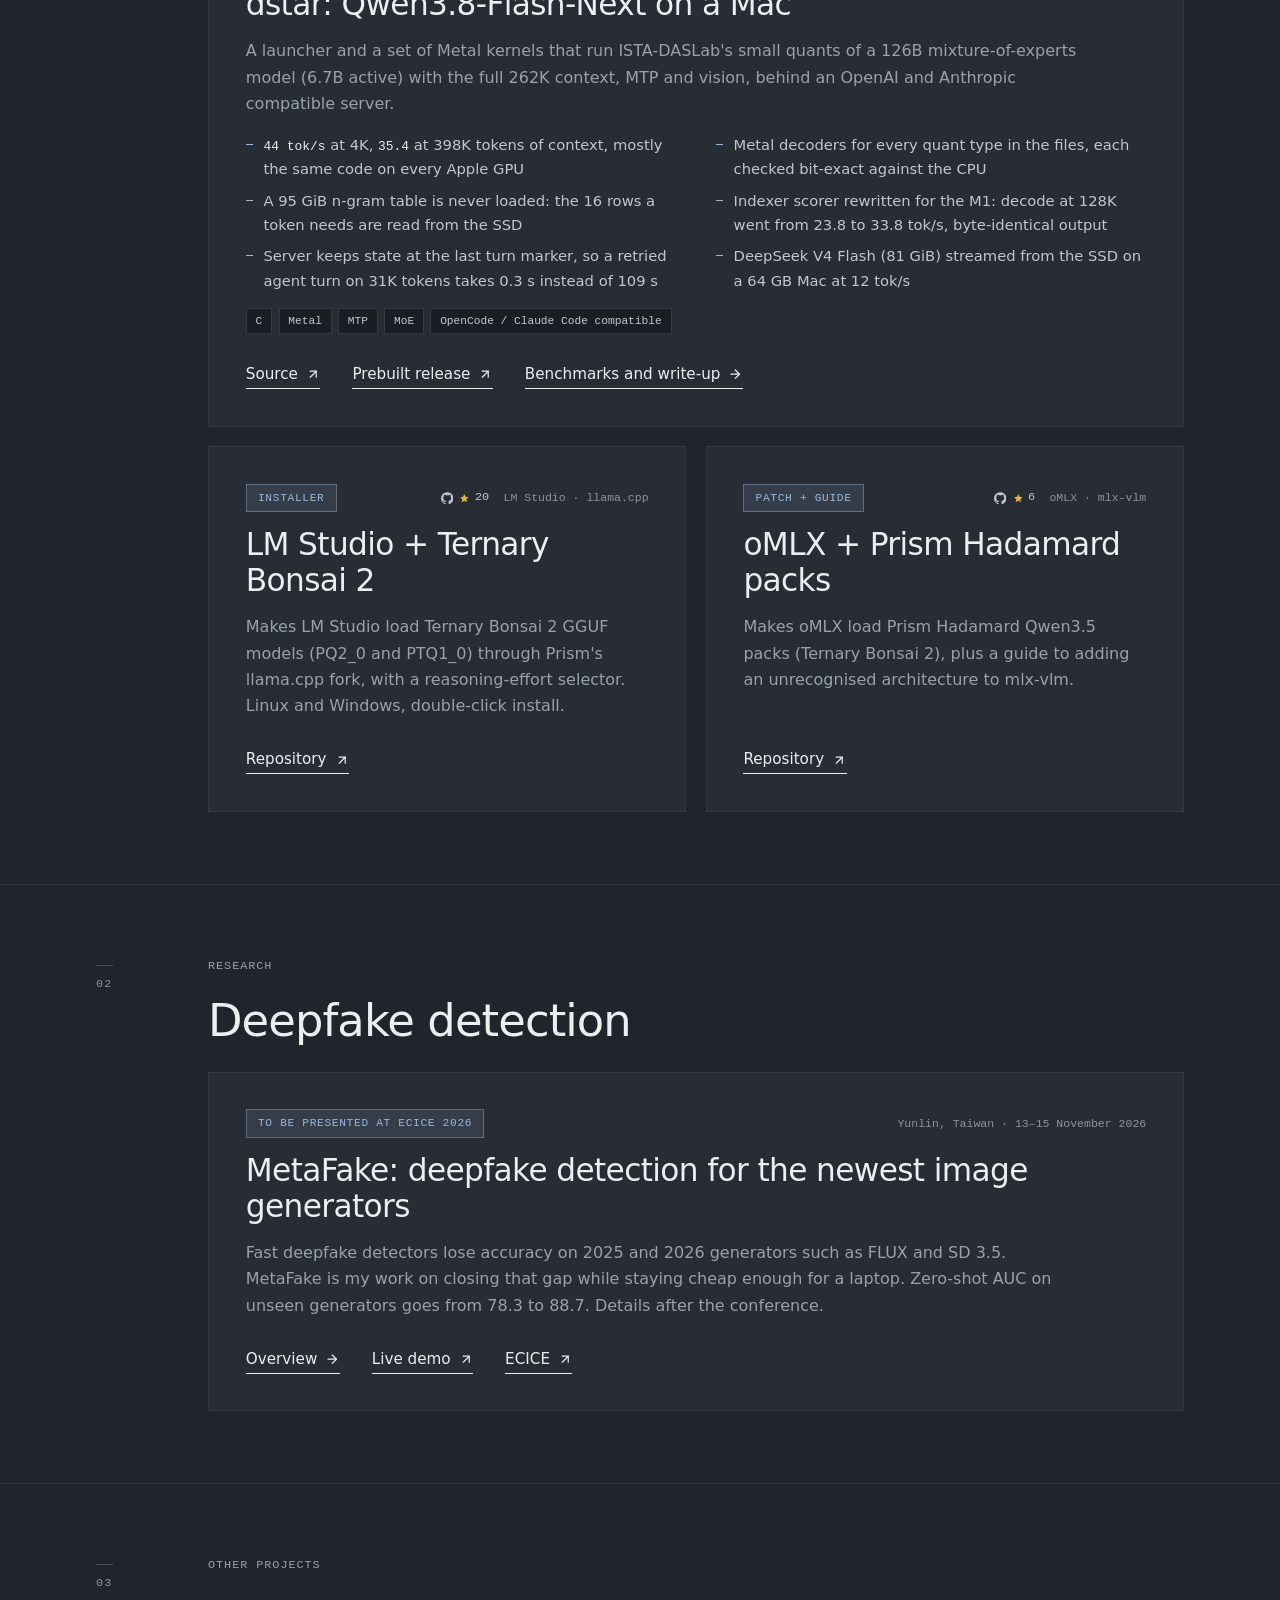
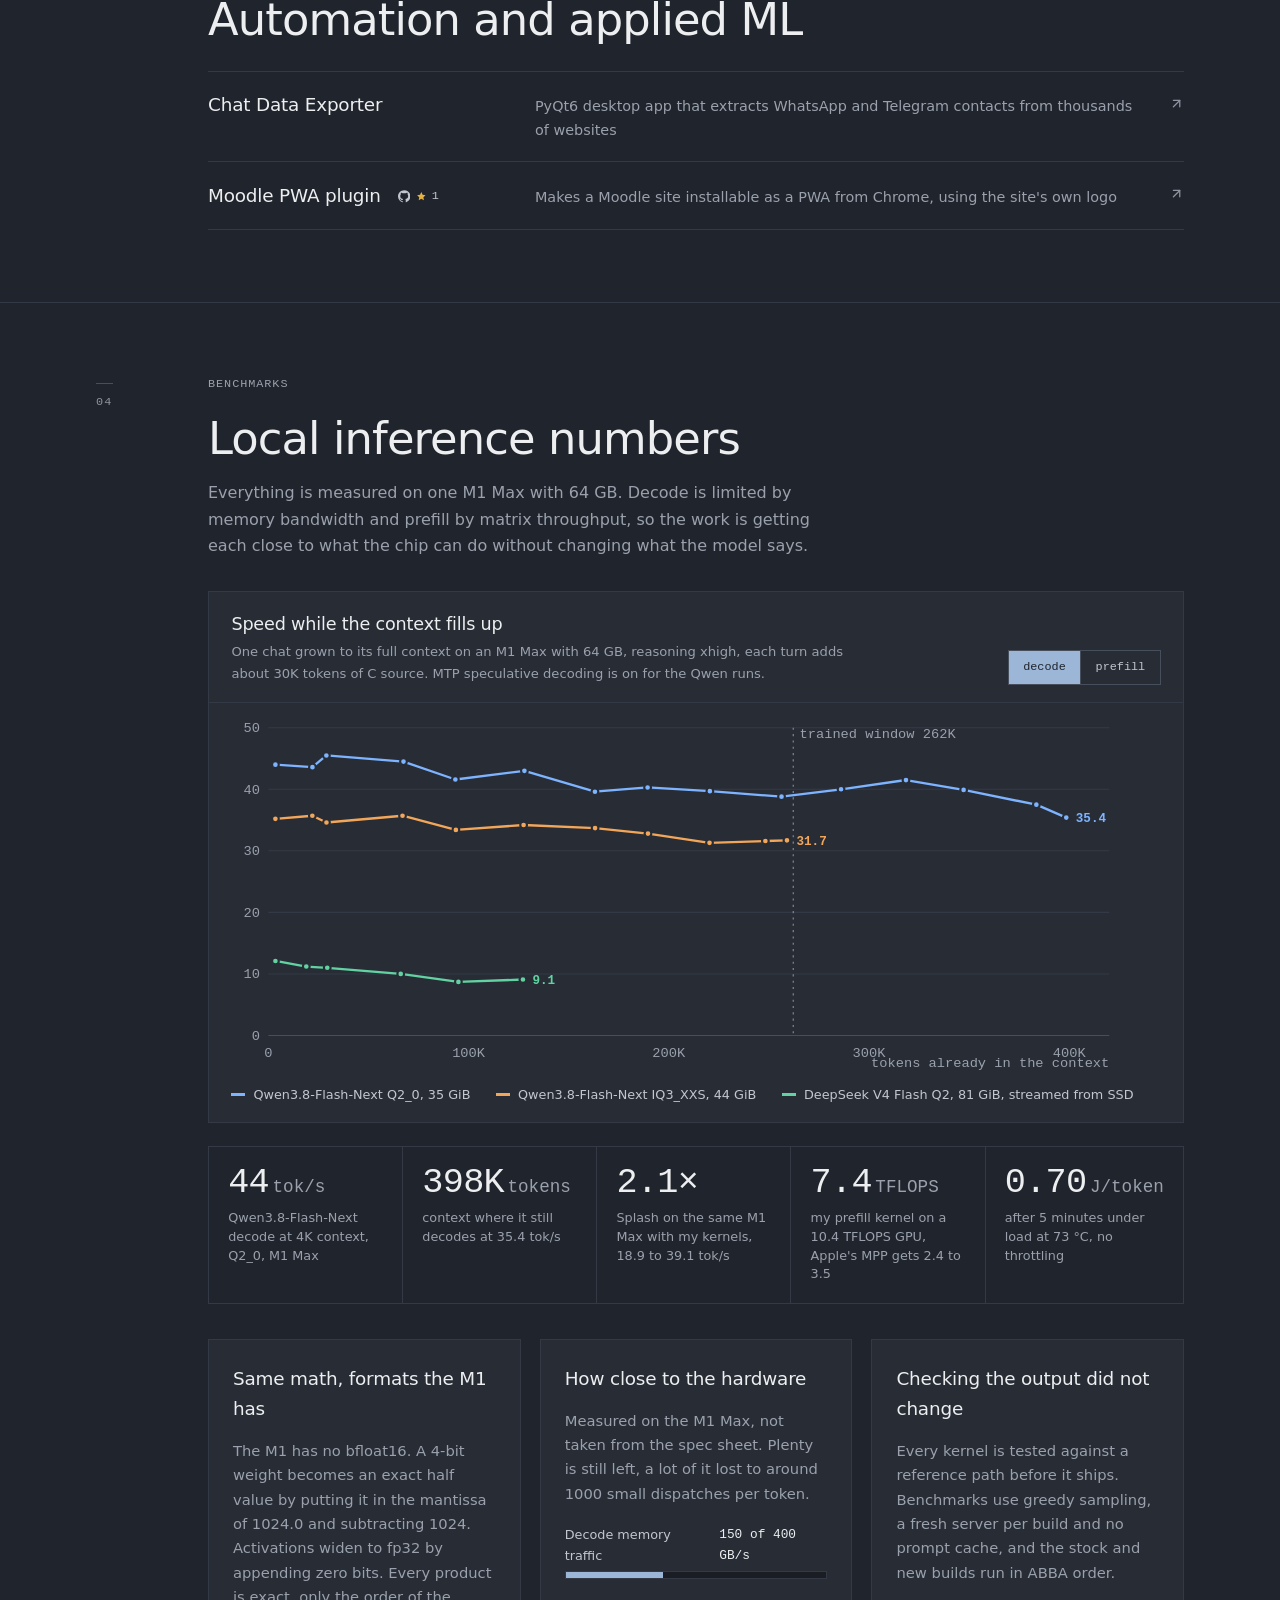
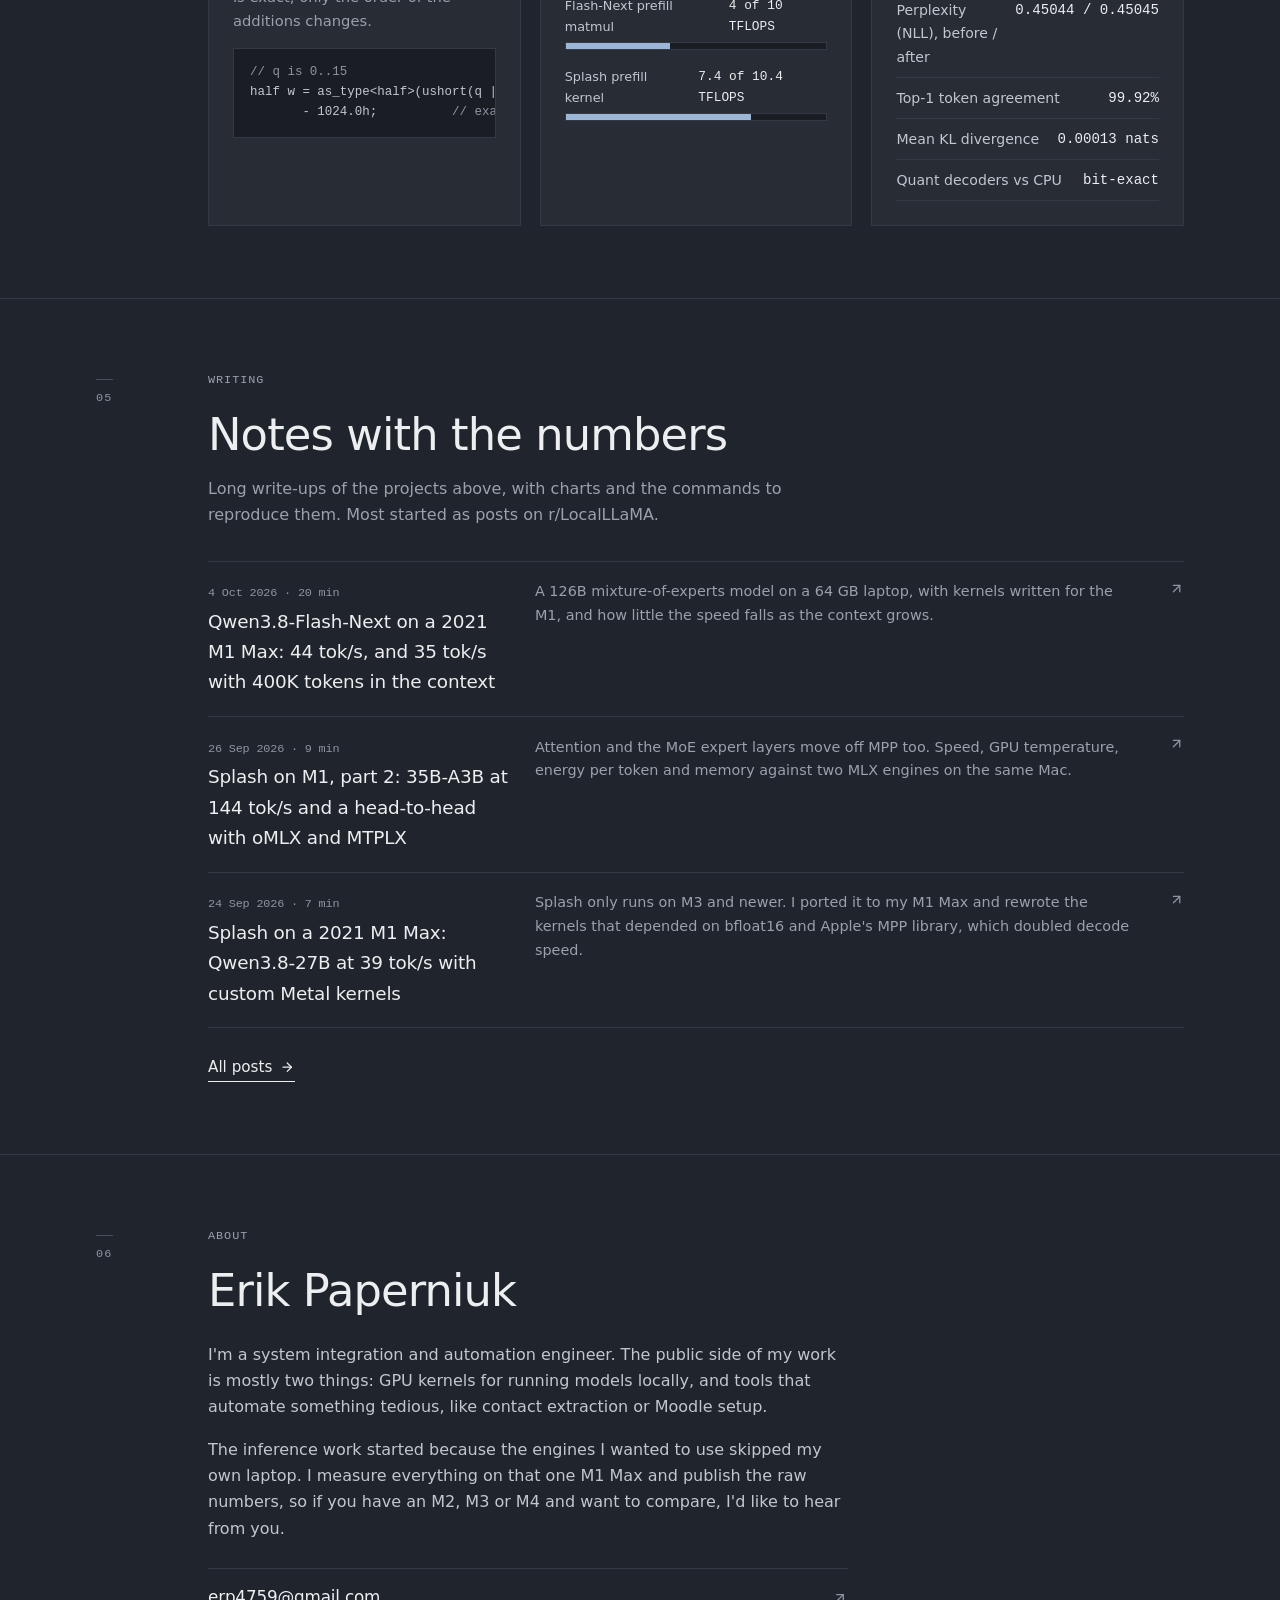
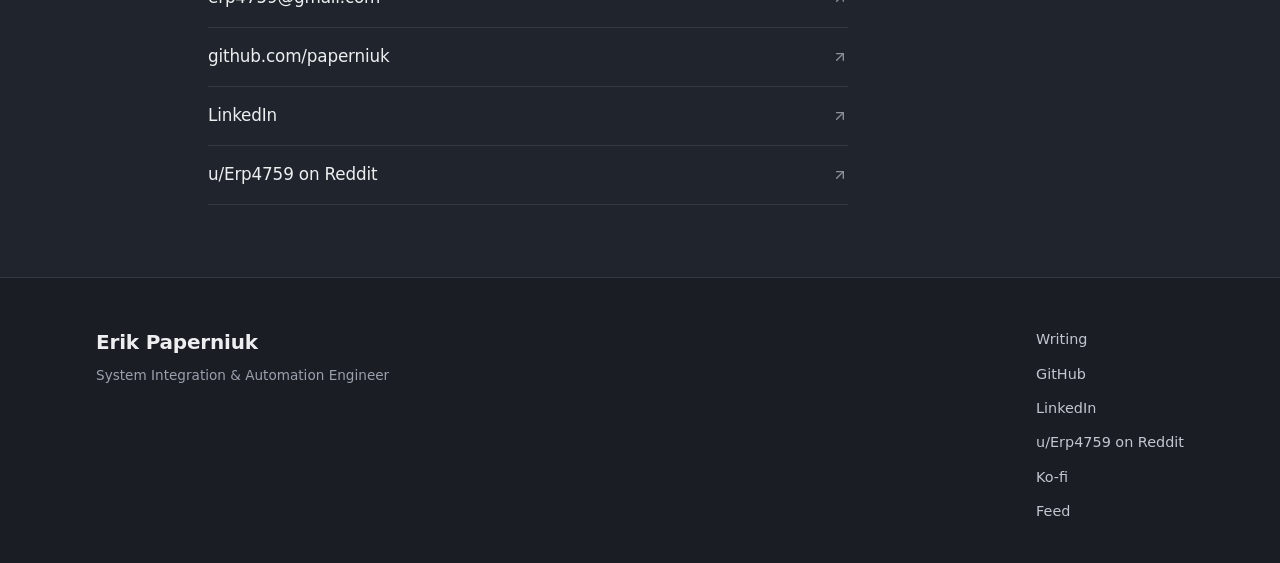
==== commit d327bed5: "feat: banner for the MetaFake live demo on the home page" ====
--- a/index.html
+++ b/index.html
@@ -37,6 +37,14 @@
 </head>
 <body>
   <a class="skip-link" href="#main-content">Skip to main content</a>
+
+  <aside class="demo-banner" aria-label="MetaFake live demo">
+    <div class="container demo-banner-inner">
+      <span class="badge">Live demo</span>
+      <p class="demo-banner-text">Try <strong>MetaFake</strong>: upload a photo and see how each expert decides whether it is AI-generated.</p>
+      <a class="link-arrow" href="https://metafake.paperniuk.com/">Open the demo <svg class="icon" viewBox="0 0 24 24" fill="none" stroke="currentColor" stroke-width="2" stroke-linecap="round" stroke-linejoin="round" aria-hidden="true"><path d="M7 7h10v10"/><path d="M7 17 17 7"/></svg></a>
+    </div>
+  </aside>
 
   <header class="site-header">
     <nav class="site-nav container" aria-label="Primary navigation">
--- a/assets/site.css
+++ b/assets/site.css
@@ -36,6 +36,13 @@
 .link-arrow:hover .icon { transform: translateX(3px); }
 .tag { display: inline-block; font-family: var(--font-mono); font-size: 0.7rem; color: var(--soft); background: var(--bg-deep); border: 1px solid var(--hairline); padding: 0.18rem 0.55rem; }
 .badge { display: inline-block; font-family: var(--font-mono); font-size: 0.7rem; letter-spacing: 0.06em; text-transform: uppercase; color: var(--accent); background: var(--accent-soft); border: 1px solid var(--accent-line); padding: 0.25rem 0.7rem; }
+
+/* top banner: MetaFake live demo */
+.demo-banner { background: var(--accent-soft); border-bottom: 1px solid var(--accent-line); }
+.demo-banner-inner { display: flex; align-items: center; flex-wrap: wrap; gap: 0.5rem 1rem; padding-block: 0.6rem; }
+.demo-banner-text { margin: 0; color: var(--soft); font-size: 0.9rem; flex: 1 1 18rem; }
+.demo-banner-text strong { color: var(--text); font-weight: 600; }
+.demo-banner .link-arrow { font-size: 0.9rem; white-space: nowrap; }
 
 .site-header { border-bottom: 1px solid var(--hairline); background: rgba(32, 36, 44, 0.88); backdrop-filter: blur(10px); -webkit-backdrop-filter: blur(10px); position: sticky; top: 0; z-index: 50; }
 .site-nav { display: flex; align-items: baseline; justify-content: space-between; flex-wrap: wrap; row-gap: 0.45rem; column-gap: 2rem; padding-block: 1.1rem; }
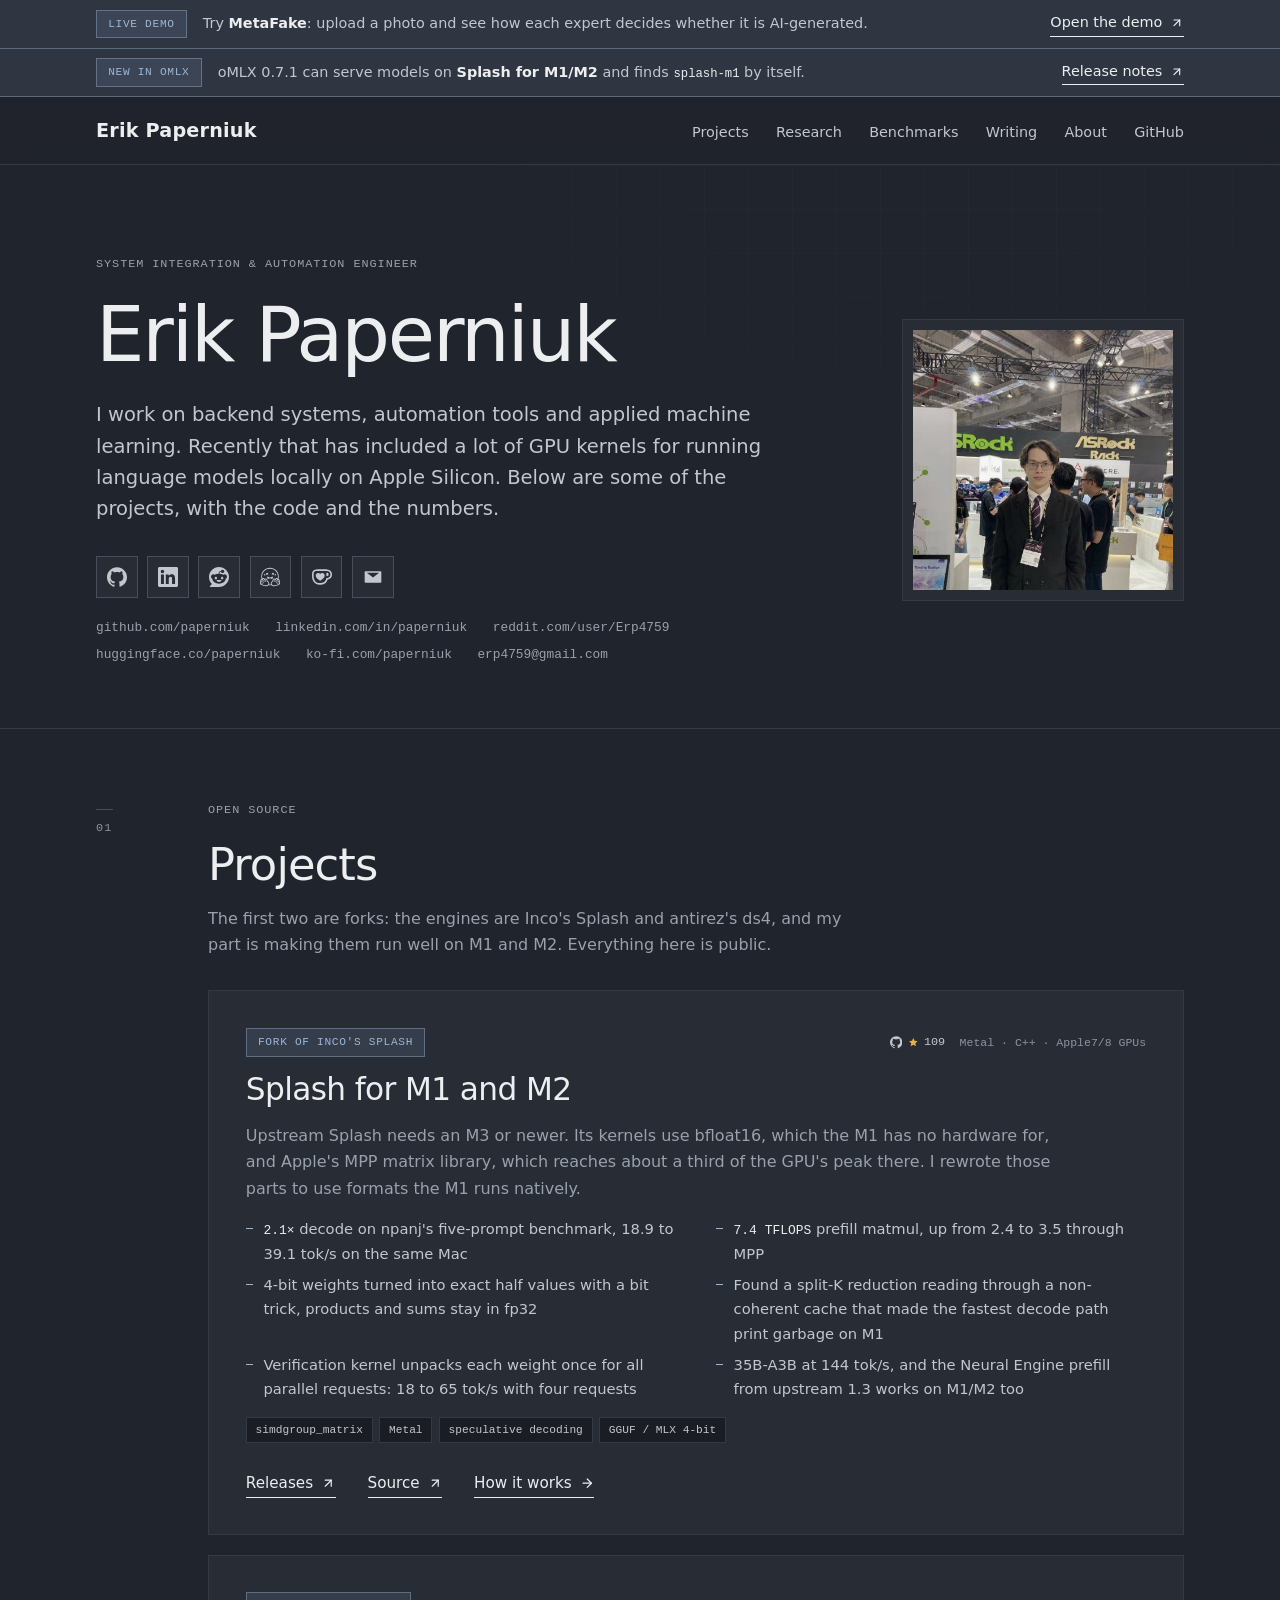
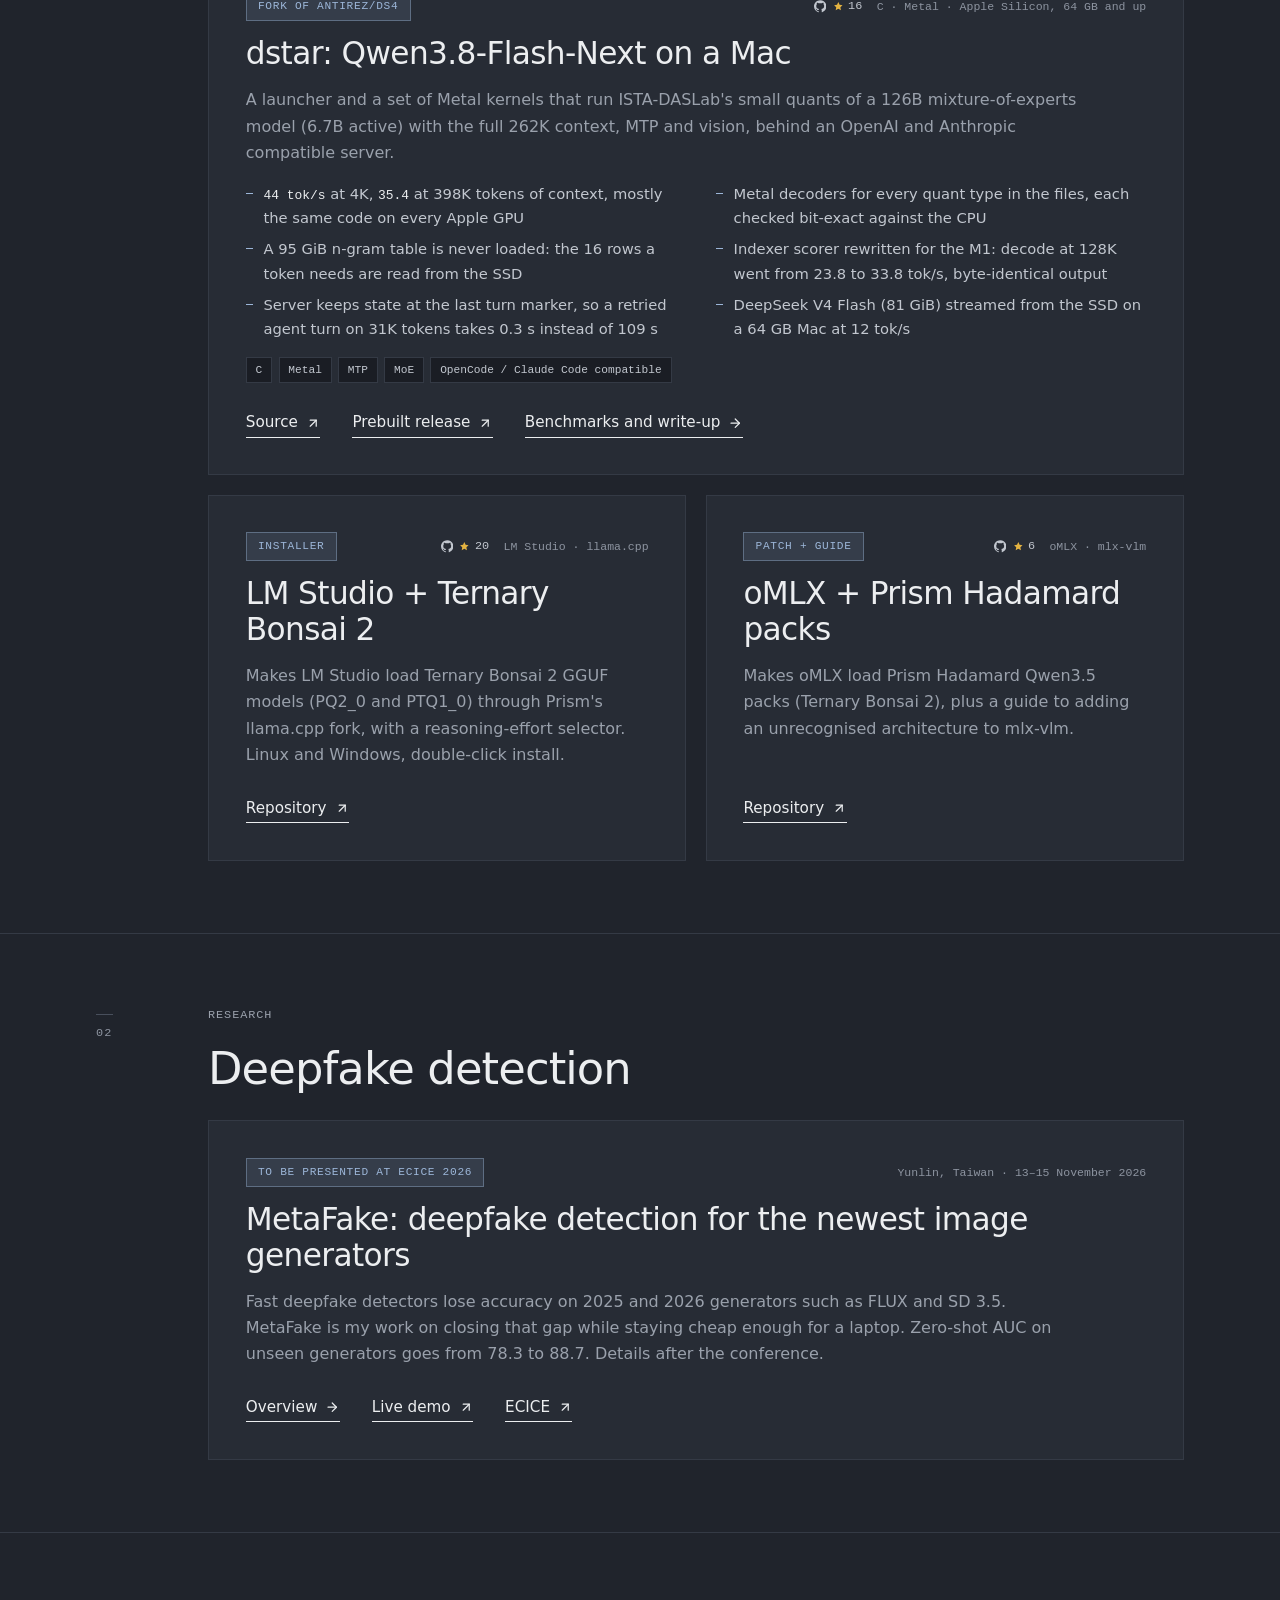
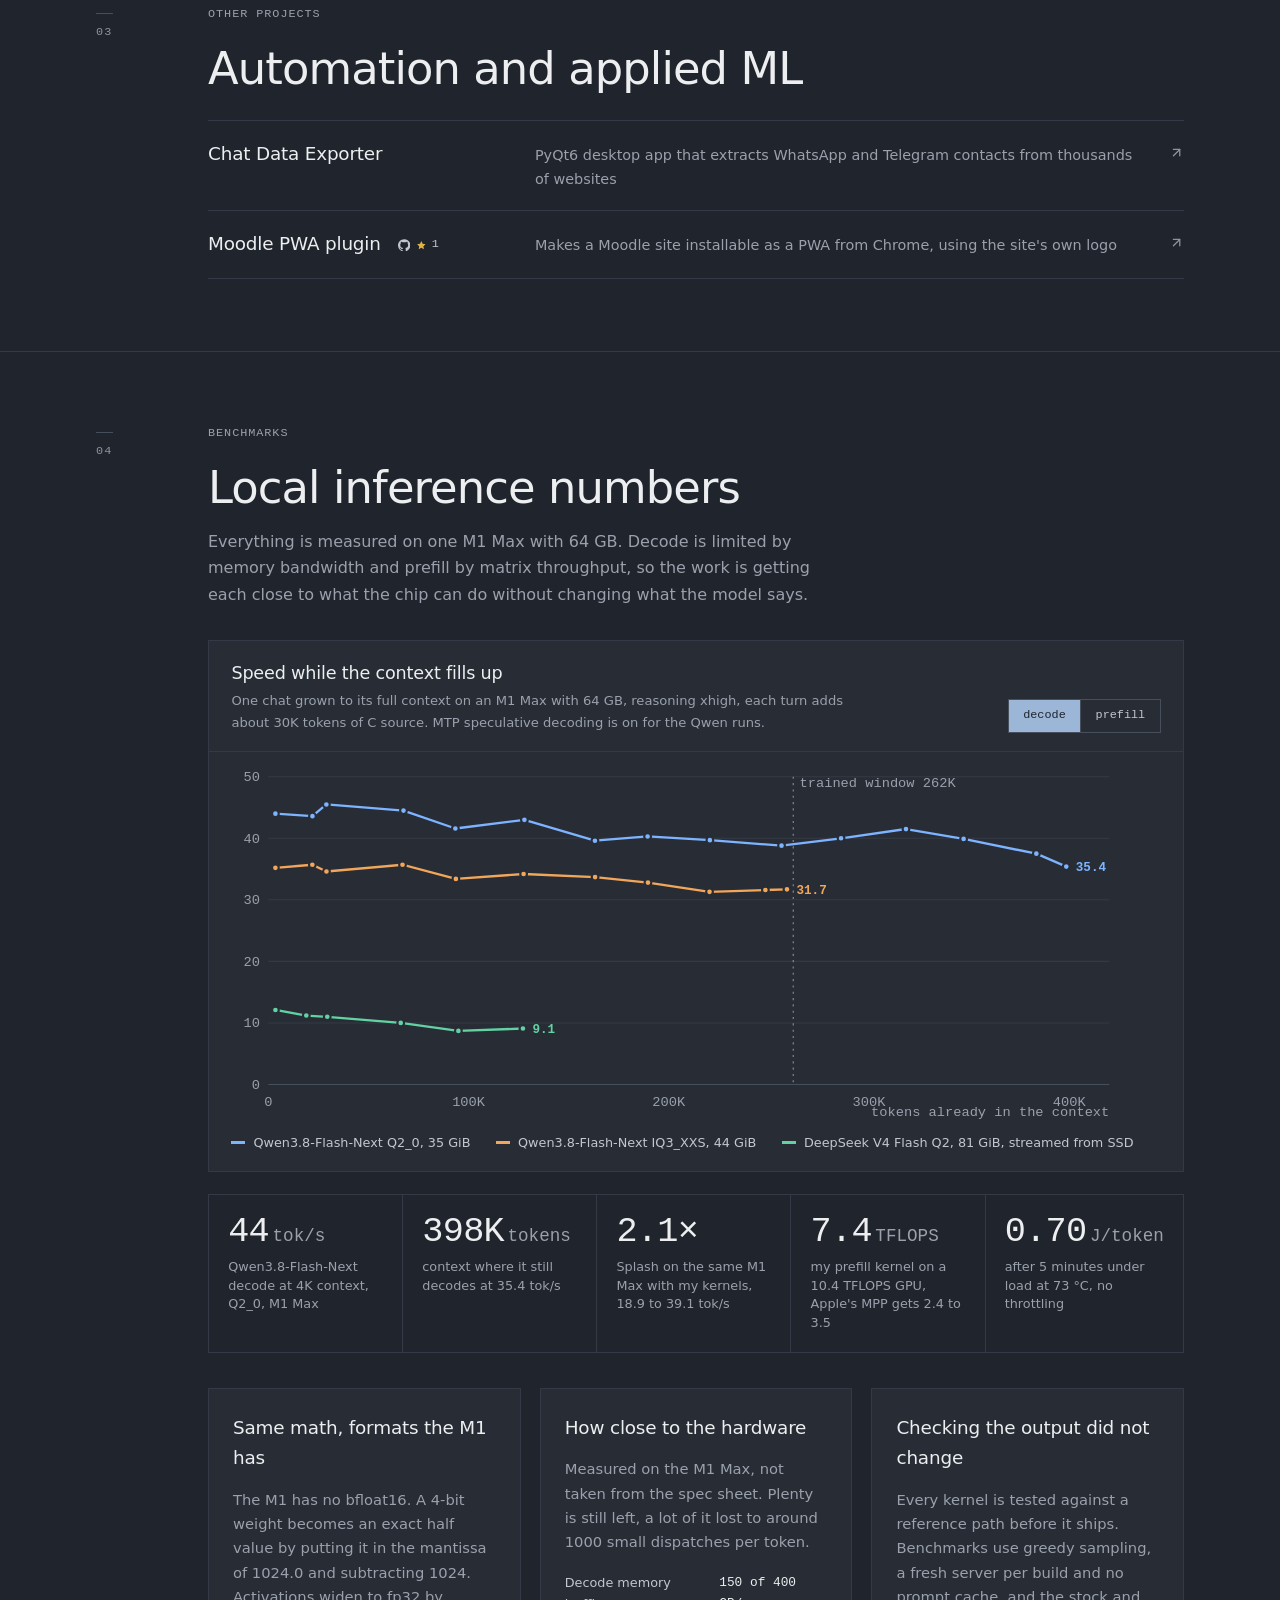
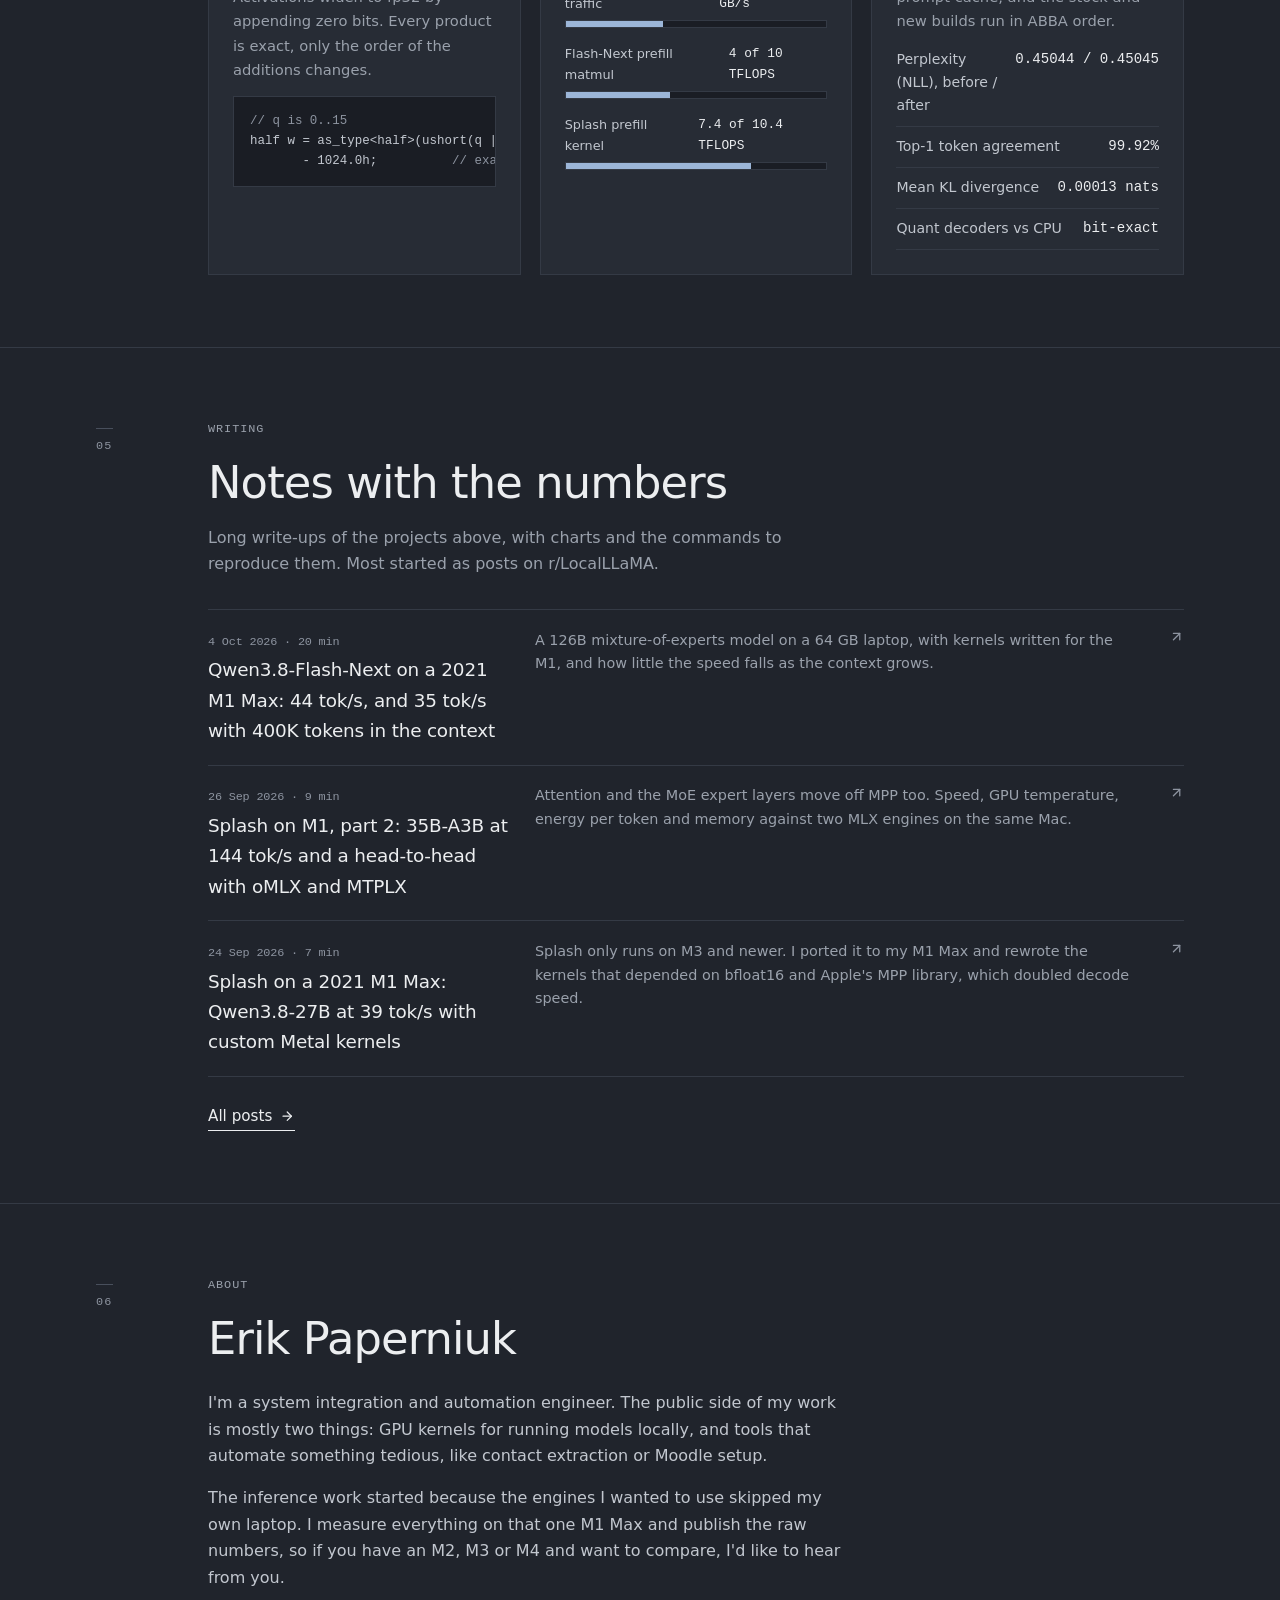
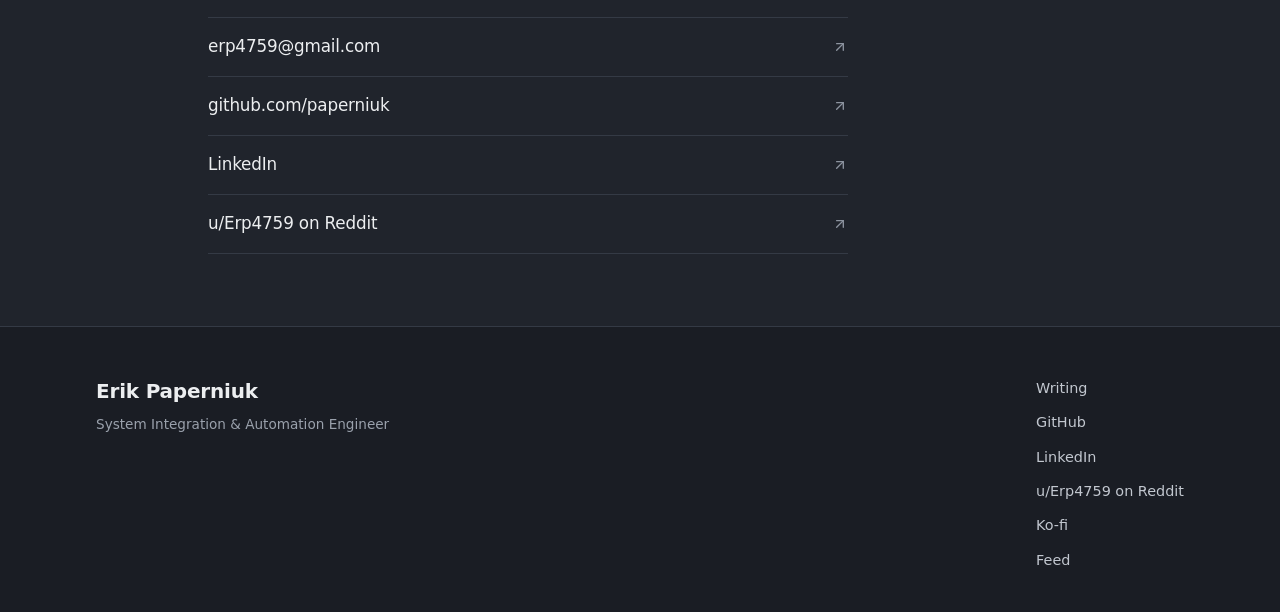
==== commit fe328083: "feat: banner for Splash for M1/M2 in oMLX on the home page" ====
--- a/index.html
+++ b/index.html
@@ -43,6 +43,14 @@
       <span class="badge">Live demo</span>
       <p class="demo-banner-text">Try <strong>MetaFake</strong>: upload a photo and see how each expert decides whether it is AI-generated.</p>
       <a class="link-arrow" href="https://metafake.paperniuk.com/">Open the demo <svg class="icon" viewBox="0 0 24 24" fill="none" stroke="currentColor" stroke-width="2" stroke-linecap="round" stroke-linejoin="round" aria-hidden="true"><path d="M7 7h10v10"/><path d="M7 17 17 7"/></svg></a>
+    </div>
+  </aside>
+
+  <aside class="demo-banner" aria-label="Splash for M1 and M2 in oMLX">
+    <div class="container demo-banner-inner">
+      <span class="badge">New in oMLX</span>
+      <p class="demo-banner-text">oMLX 0.7.1 can serve models on <strong>Splash for M1/M2</strong> and finds <code>splash-m1</code> by itself.</p>
+      <a class="link-arrow" href="https://github.com/jundot/omlx/releases/tag/v0.7.1">Release notes <svg class="icon" viewBox="0 0 24 24" fill="none" stroke="currentColor" stroke-width="2" stroke-linecap="round" stroke-linejoin="round" aria-hidden="true"><path d="M7 7h10v10"/><path d="M7 17 17 7"/></svg></a>
     </div>
   </aside>
 
--- a/assets/site.css
+++ b/assets/site.css
@@ -42,6 +42,7 @@
 .demo-banner-inner { display: flex; align-items: center; flex-wrap: wrap; gap: 0.5rem 1rem; padding-block: 0.6rem; }
 .demo-banner-text { margin: 0; color: var(--soft); font-size: 0.9rem; flex: 1 1 18rem; }
 .demo-banner-text strong { color: var(--text); font-weight: 600; }
+.demo-banner-text code { font-family: var(--font-mono); font-size: 0.85em; color: var(--text); }
 .demo-banner .link-arrow { font-size: 0.9rem; white-space: nowrap; }
 
 .site-header { border-bottom: 1px solid var(--hairline); background: rgba(32, 36, 44, 0.88); backdrop-filter: blur(10px); -webkit-backdrop-filter: blur(10px); position: sticky; top: 0; z-index: 50; }
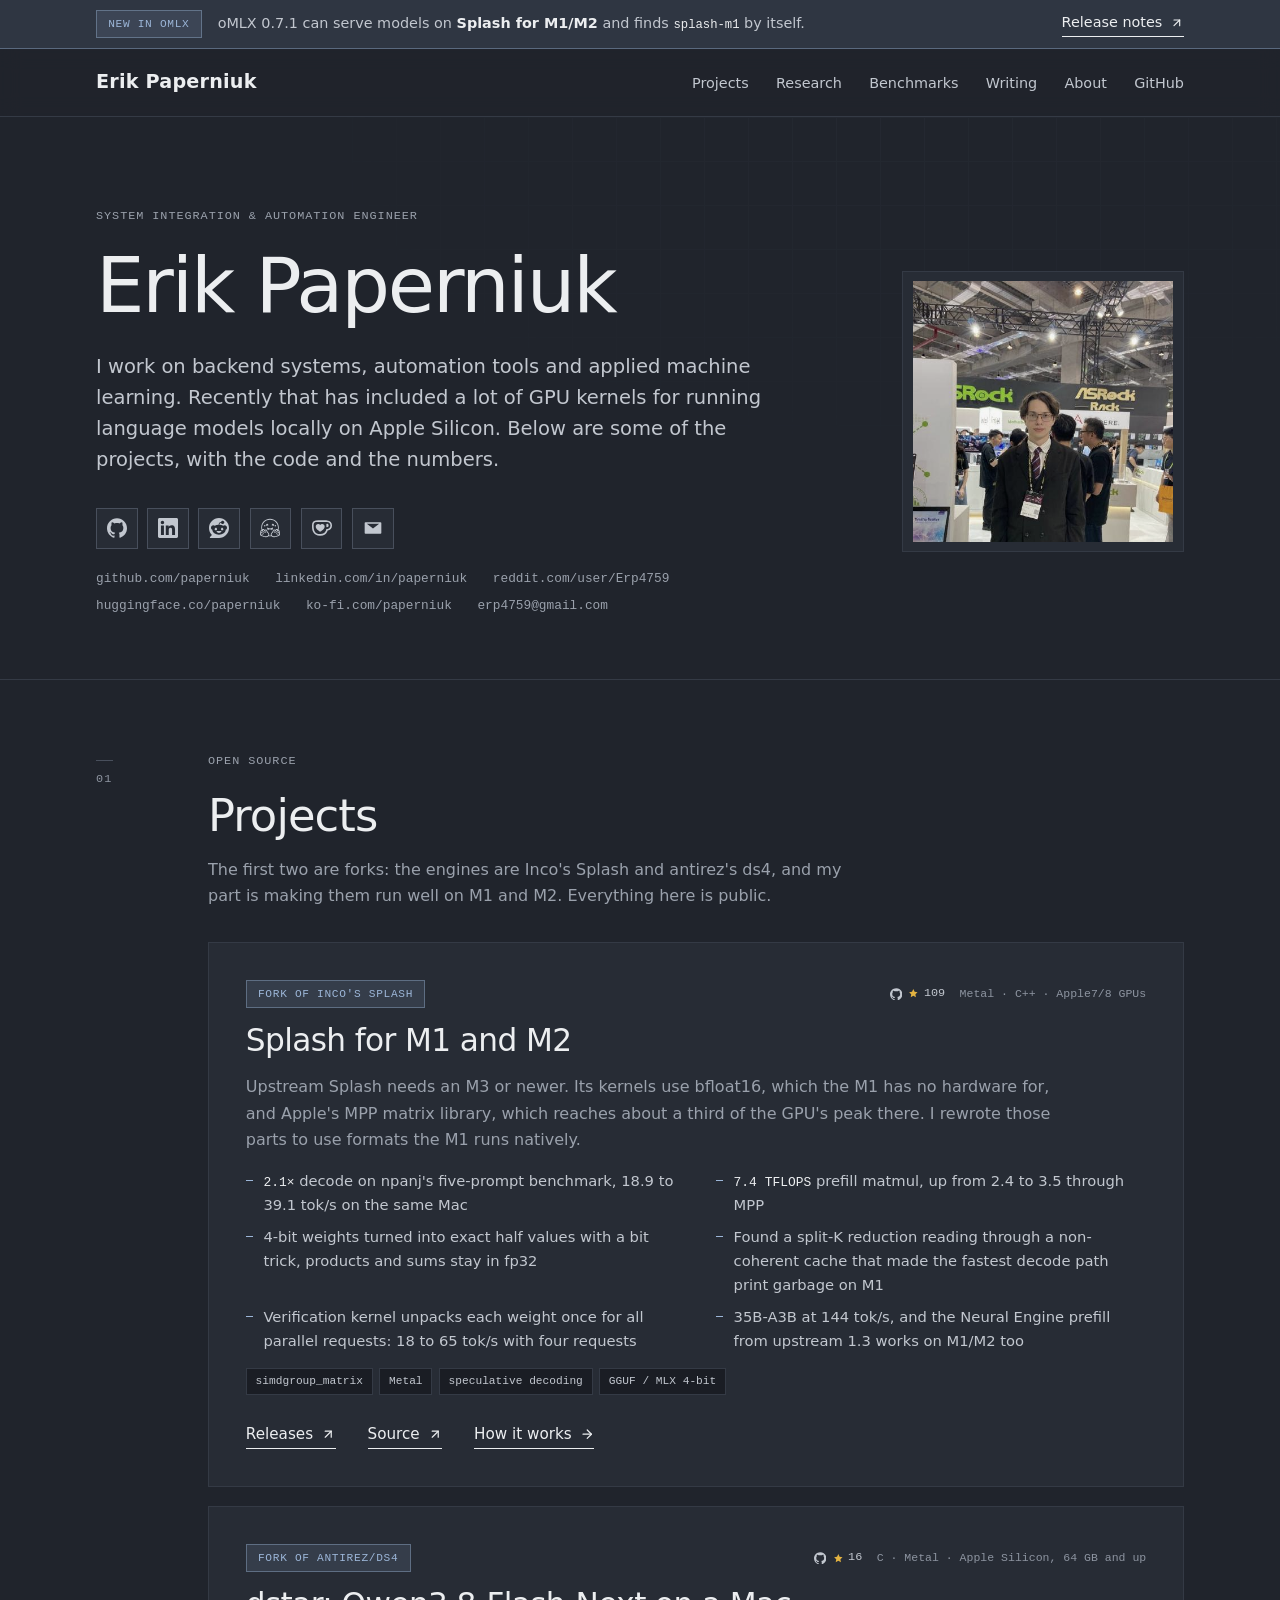
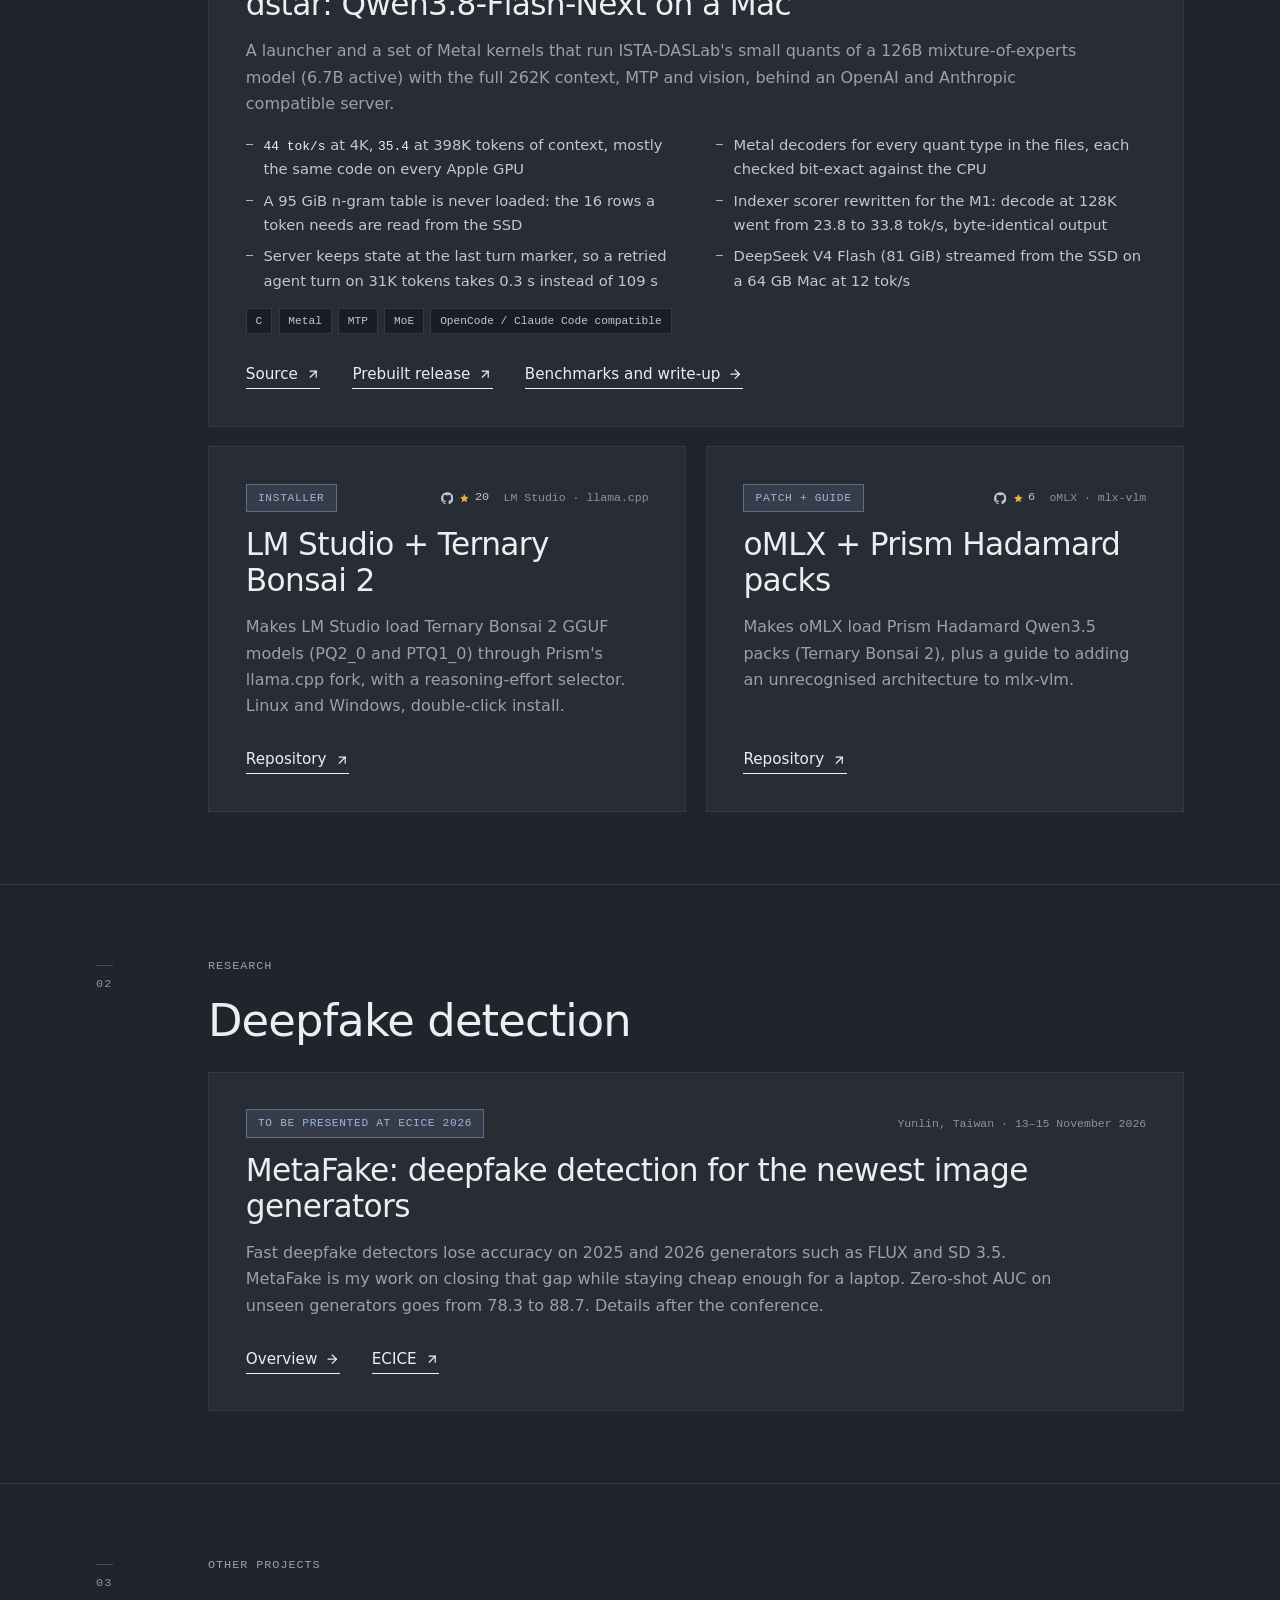
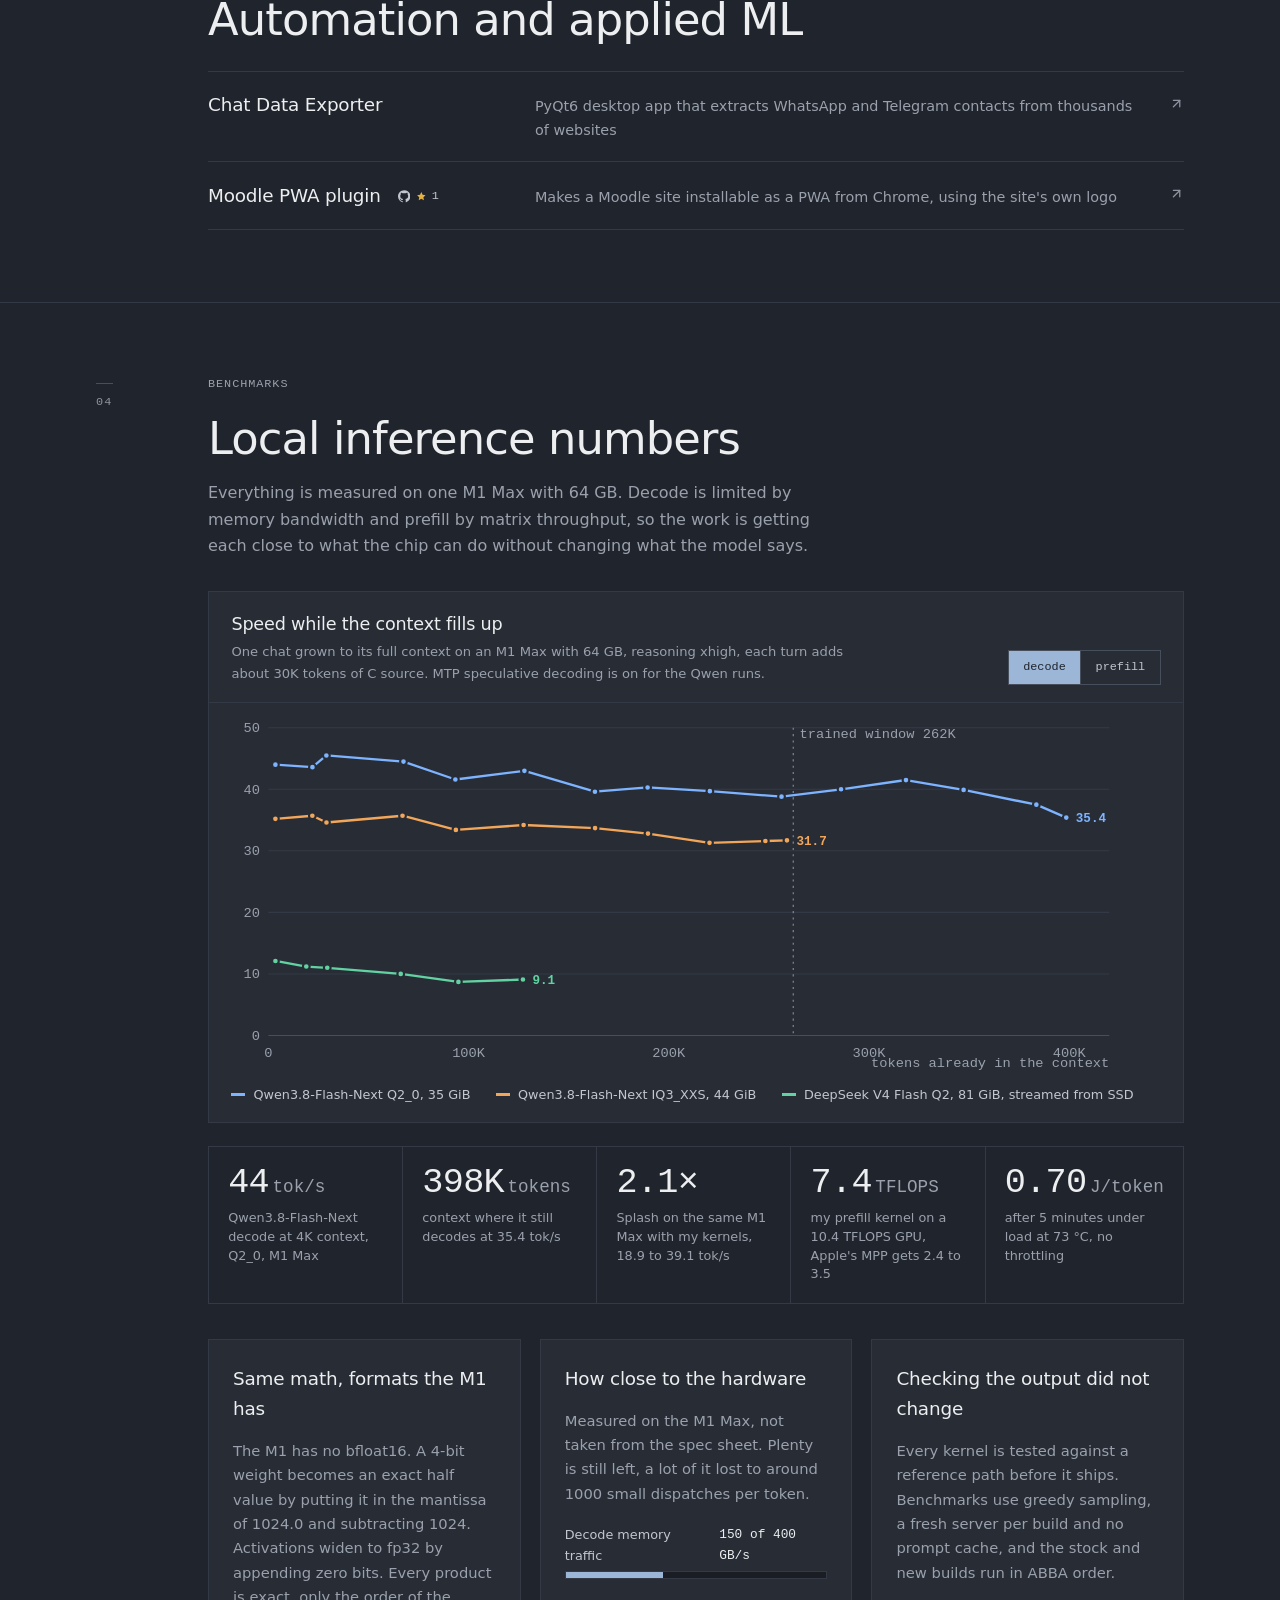
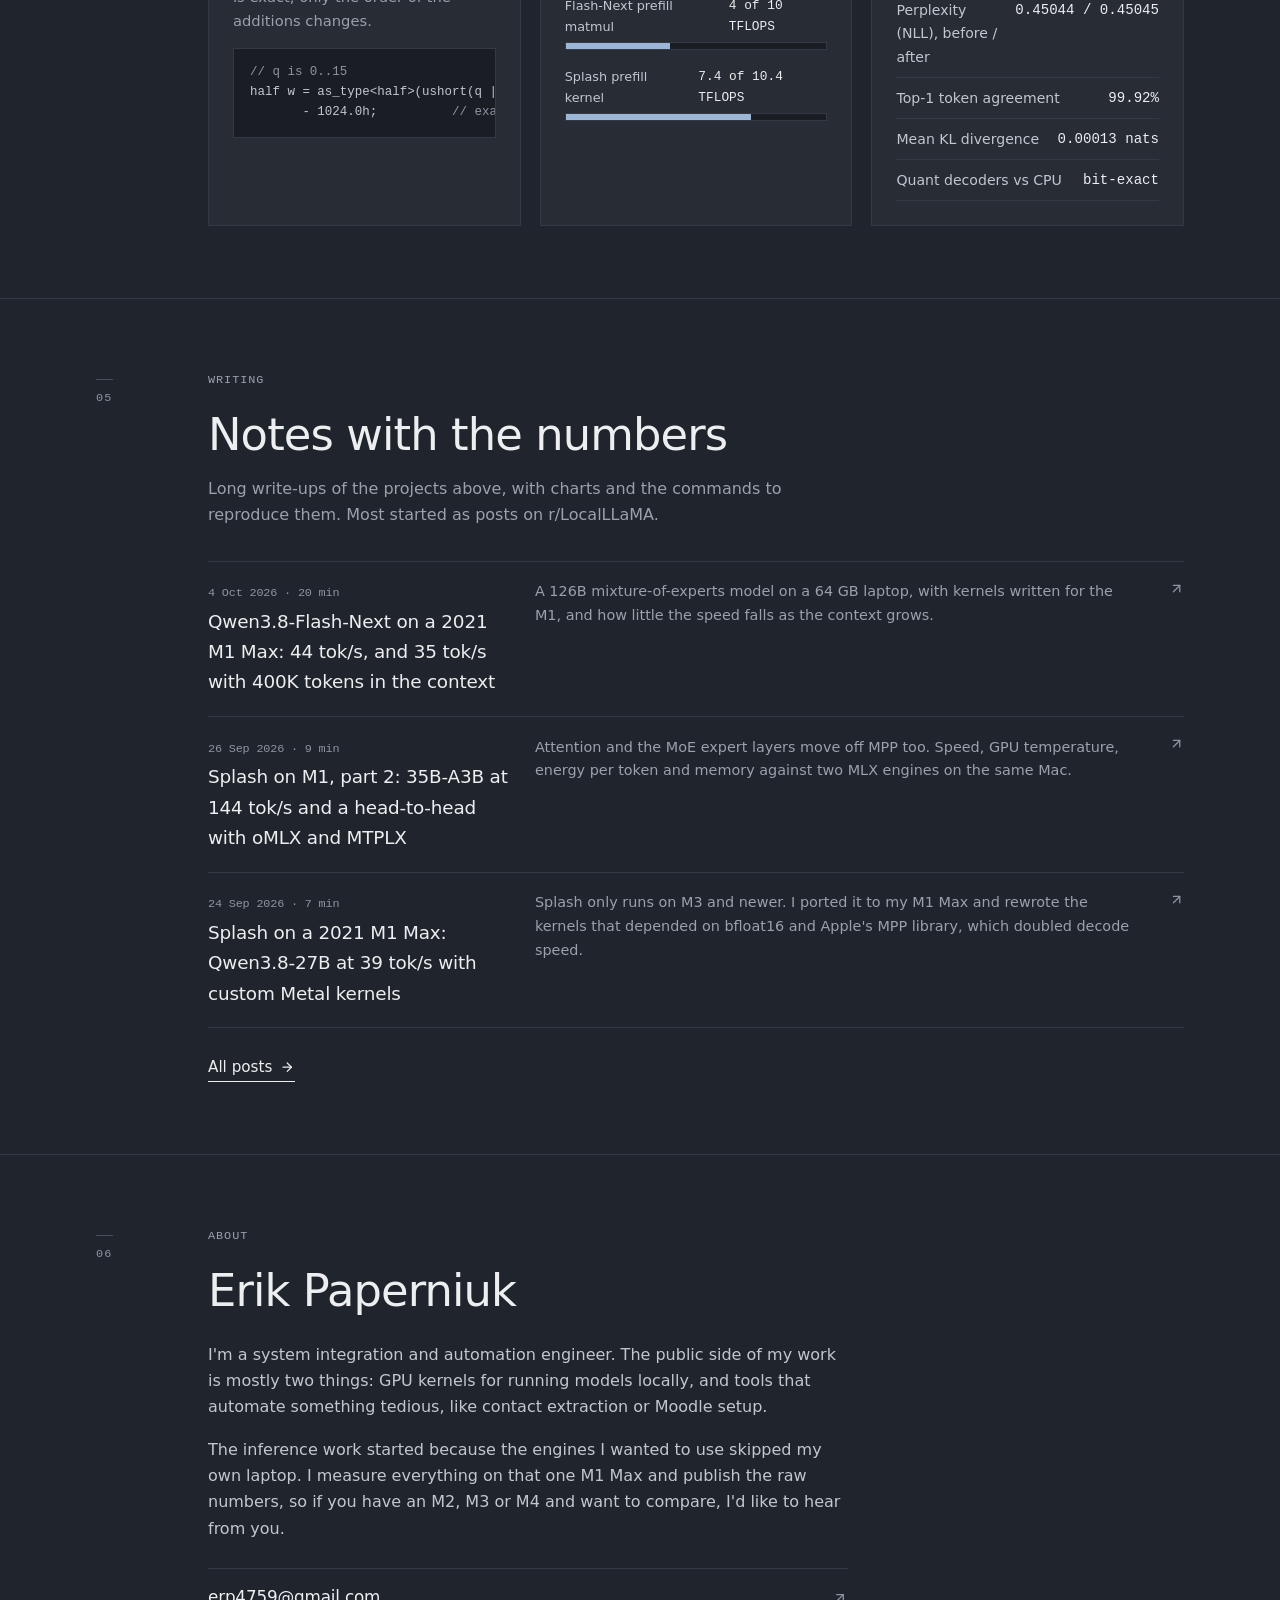
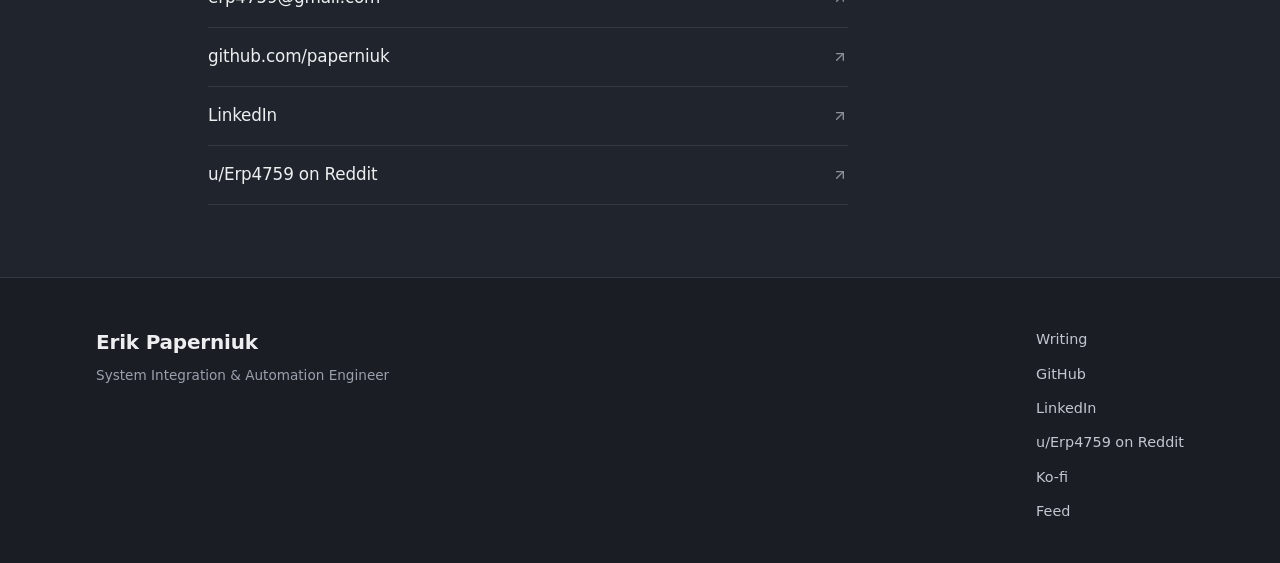
==== commit 74529763: "chore: take down the MetaFake live demo links" ====
--- a/index.html
+++ b/index.html
@@ -37,14 +37,6 @@
 </head>
 <body>
   <a class="skip-link" href="#main-content">Skip to main content</a>
-
-  <aside class="demo-banner" aria-label="MetaFake live demo">
-    <div class="container demo-banner-inner">
-      <span class="badge">Live demo</span>
-      <p class="demo-banner-text">Try <strong>MetaFake</strong>: upload a photo and see how each expert decides whether it is AI-generated.</p>
-      <a class="link-arrow" href="https://metafake.paperniuk.com/">Open the demo <svg class="icon" viewBox="0 0 24 24" fill="none" stroke="currentColor" stroke-width="2" stroke-linecap="round" stroke-linejoin="round" aria-hidden="true"><path d="M7 7h10v10"/><path d="M7 17 17 7"/></svg></a>
-    </div>
-  </aside>
 
   <aside class="demo-banner" aria-label="Splash for M1 and M2 in oMLX">
     <div class="container demo-banner-inner">
@@ -190,7 +182,6 @@
             <p class="flagship-tagline">Fast deepfake detectors lose accuracy on 2025 and 2026 generators such as FLUX and SD 3.5. MetaFake is my work on closing that gap while staying cheap enough for a laptop. Zero-shot AUC on unseen generators goes from 78.3 to 88.7. Details after the conference.</p>
             <ul class="flagship-links">
               <li><a class="link-arrow" href="research/metafake/">Overview <svg class="icon" viewBox="0 0 24 24" fill="none" stroke="currentColor" stroke-width="2" stroke-linecap="round" stroke-linejoin="round" aria-hidden="true"><path d="M5 12h14"/><path d="m12 5 7 7-7 7"/></svg></a></li>
-              <li><a class="link-arrow" href="https://metafake.paperniuk.com/">Live demo <svg class="icon" viewBox="0 0 24 24" fill="none" stroke="currentColor" stroke-width="2" stroke-linecap="round" stroke-linejoin="round" aria-hidden="true"><path d="M7 7h10v10"/><path d="M7 17 17 7"/></svg></a></li>
               <li><a class="link-arrow" href="https://www.ecice.asia/">ECICE <svg class="icon" viewBox="0 0 24 24" fill="none" stroke="currentColor" stroke-width="2" stroke-linecap="round" stroke-linejoin="round" aria-hidden="true"><path d="M7 7h10v10"/><path d="M7 17 17 7"/></svg></a></li>
             </ul>
           </article>
--- a/assets/site.css
+++ b/assets/site.css
@@ -37,7 +37,7 @@
 .tag { display: inline-block; font-family: var(--font-mono); font-size: 0.7rem; color: var(--soft); background: var(--bg-deep); border: 1px solid var(--hairline); padding: 0.18rem 0.55rem; }
 .badge { display: inline-block; font-family: var(--font-mono); font-size: 0.7rem; letter-spacing: 0.06em; text-transform: uppercase; color: var(--accent); background: var(--accent-soft); border: 1px solid var(--accent-line); padding: 0.25rem 0.7rem; }
 
-/* top banner: MetaFake live demo */
+/* top banner */
 .demo-banner { background: var(--accent-soft); border-bottom: 1px solid var(--accent-line); }
 .demo-banner-inner { display: flex; align-items: center; flex-wrap: wrap; gap: 0.5rem 1rem; padding-block: 0.6rem; }
 .demo-banner-text { margin: 0; color: var(--soft); font-size: 0.9rem; flex: 1 1 18rem; }
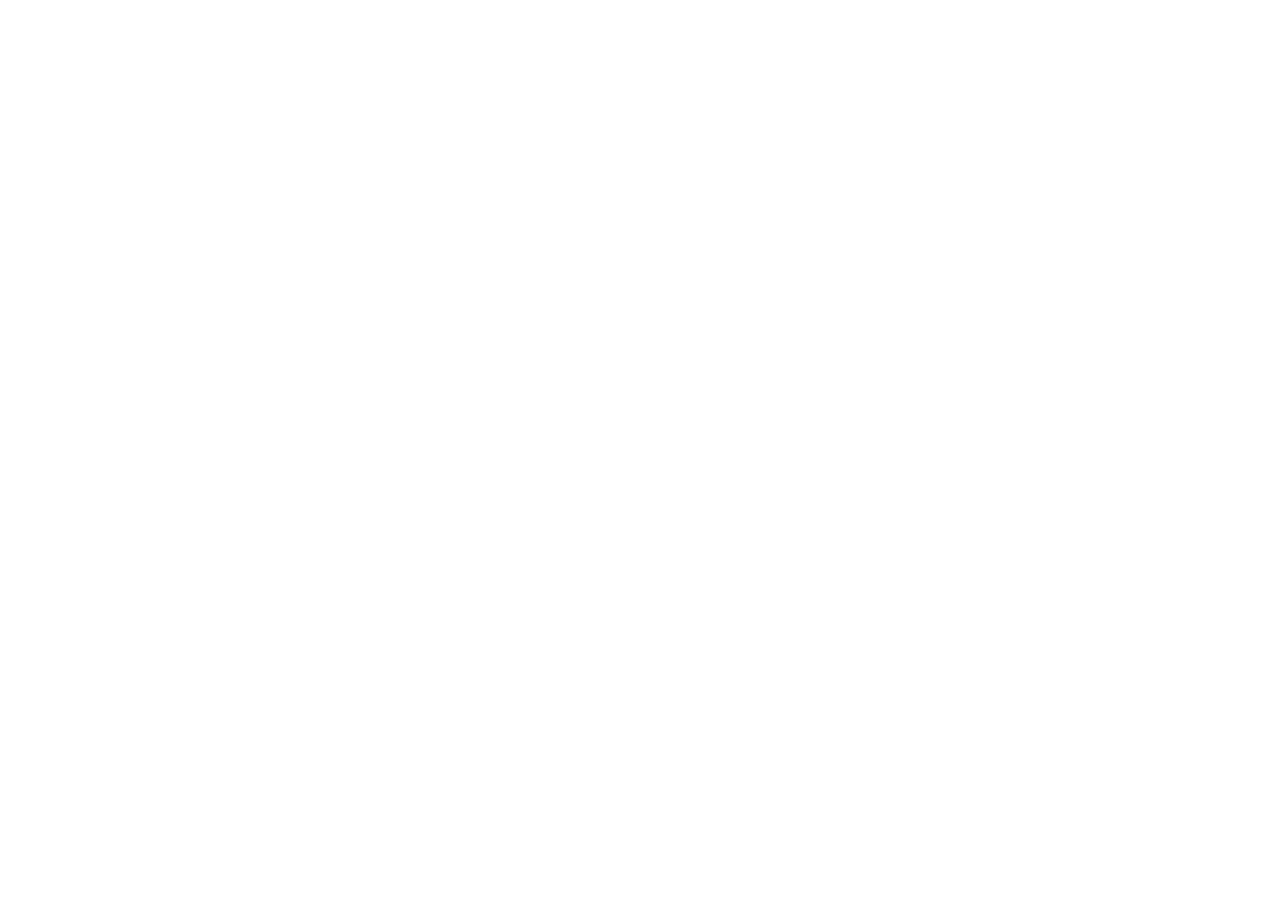
==== commit 566fd020: "Moved to paperniuk.com" ====
--- a/index.html
+++ b/index.html
@@ -3,386 +3,12 @@
 <head>
   <meta charset="utf-8">
   <meta name="viewport" content="width=device-width, initial-scale=1">
-  <title>Erik Paperniuk · System Integration &amp; Automation Engineer</title>
-  <meta name="description" content="Erik Paperniuk, system integration and automation engineer. Projects include Splash for M1/M2 Macs, Qwen3.8-Flash-Next at 44 tok/s on an M1 Max, and automation tools, with benchmarks and write-ups.">
-  <link rel="canonical" href="https://paperniuk.github.io/">
-  <link rel="alternate" type="application/atom+xml" title="Erik Paperniuk, notes" href="https://paperniuk.github.io/blog/feed.xml">
-
-  <meta property="og:type" content="profile">
-  <meta property="og:site_name" content="Erik Paperniuk">
-  <meta property="og:title" content="Erik Paperniuk · System Integration &amp; Automation Engineer">
-  <meta property="og:description" content="Projects, benchmarks and write-ups: Metal kernels for local LLM inference on Apple Silicon, automation tools, applied ML.">
-  <meta property="og:url" content="https://paperniuk.github.io/">
-  <meta property="og:image" content="https://paperniuk.github.io/img/erik.jpg">
-  <meta property="og:image:alt" content="Portrait of Erik Paperniuk">
-  <meta name="twitter:card" content="summary">
-
-  <script type="application/ld+json">
-  {
-    "@context": "https://schema.org",
-    "@type": "Person",
-    "name": "Erik Paperniuk",
-    "url": "https://paperniuk.github.io/",
-    "image": "https://paperniuk.github.io/img/erik.jpg",
-    "jobTitle": "System Integration & Automation Engineer",
-    "email": "mailto:erp4759@gmail.com",
-    "sameAs": ["https://github.com/paperniuk", "https://huggingface.co/paperniuk", "https://ko-fi.com/paperniuk", "https://www.linkedin.com/in/paperniuk", "https://www.reddit.com/user/Erp4759/"]
-  }
-  </script>
-
-  <link rel="icon" href="data:image/svg+xml,%3Csvg xmlns='http://www.w3.org/2000/svg' viewBox='0 0 32 32'%3E%3Crect width='32' height='32' fill='%2320242c'/%3E%3Ctext x='16' y='22' font-family='Helvetica,Arial,sans-serif' font-weight='600' font-size='17' fill='%239cb6d8' text-anchor='middle'%3EP%3C/text%3E%3C/svg%3E">
-  <link rel="preload" href="fonts/space-grotesk-var-latin.woff2" as="font" type="font/woff2" crossorigin>
-  <link rel="preload" href="fonts/inter-var-latin.woff2" as="font" type="font/woff2" crossorigin>
-  <link rel="stylesheet" href="assets/site.css">
+  <title>Erik Paperniuk</title>
+  <link rel="canonical" href="https://paperniuk.com/">
+  <meta http-equiv="refresh" content="0; url=https://paperniuk.com/">
 </head>
 <body>
-  <a class="skip-link" href="#main-content">Skip to main content</a>
-
-  <aside class="demo-banner" aria-label="Splash for M1 and M2 in oMLX">
-    <div class="container demo-banner-inner">
-      <span class="badge">New in oMLX</span>
-      <p class="demo-banner-text">oMLX 0.7.1 can serve models on <strong>Splash for M1/M2</strong> and finds <code>splash-m1</code> by itself.</p>
-      <a class="link-arrow" href="https://github.com/jundot/omlx/releases/tag/v0.7.1">Release notes <svg class="icon" viewBox="0 0 24 24" fill="none" stroke="currentColor" stroke-width="2" stroke-linecap="round" stroke-linejoin="round" aria-hidden="true"><path d="M7 7h10v10"/><path d="M7 17 17 7"/></svg></a>
-    </div>
-  </aside>
-
-  <header class="site-header">
-    <nav class="site-nav container" aria-label="Primary navigation">
-      <a class="site-brand" href="./">Erik Paperniuk</a>
-      <ul class="nav-links">
-        <li><a href="#work">Projects</a></li>
-        <li><a href="#research">Research</a></li>
-        <li><a href="#benchmarks">Benchmarks</a></li>
-        <li><a href="blog/">Writing</a></li>
-        <li><a href="#about">About</a></li>
-        <li><a href="https://github.com/paperniuk" rel="me">GitHub</a></li>
-      </ul>
-    </nav>
-  </header>
-
-  <main id="main-content">
-
-    <section class="hero" aria-labelledby="hero-heading">
-      <div class="container hero-layout">
-        <div class="hero-copy">
-          <p class="eyebrow">System Integration &amp; Automation Engineer</p>
-          <h1 id="hero-heading" class="hero-name">Erik Paperniuk</h1>
-          <p class="hero-lede">I work on backend systems, automation tools and applied machine learning. Recently that has included a lot of GPU kernels for running language models locally on Apple Silicon. Below are some of the projects, with the code and the numbers.</p>
-          <ul class="social" aria-label="Profiles"><li><a href="https://github.com/paperniuk" rel="me" aria-label="GitHub" title="GitHub"><svg viewBox="0 0 24 24" fill="currentColor" aria-hidden="true"><path d="M12 .297c-6.63 0-12 5.373-12 12 0 5.303 3.438 9.8 8.205 11.385.6.113.82-.258.82-.577 0-.285-.01-1.04-.015-2.04-3.338.724-4.042-1.61-4.042-1.61C4.422 18.07 3.633 17.7 3.633 17.7c-1.087-.744.084-.729.084-.729 1.205.084 1.838 1.236 1.838 1.236 1.07 1.835 2.809 1.305 3.495.998.108-.776.417-1.305.76-1.605-2.665-.3-5.466-1.332-5.466-5.93 0-1.31.465-2.38 1.235-3.22-.135-.303-.54-1.523.105-3.176 0 0 1.005-.322 3.3 1.23.96-.267 1.98-.399 3-.405 1.02.006 2.04.138 3 .405 2.28-1.552 3.285-1.23 3.285-1.23.645 1.653.24 2.873.12 3.176.765.84 1.23 1.91 1.23 3.22 0 4.61-2.805 5.625-5.475 5.92.42.36.81 1.096.81 2.22 0 1.606-.015 2.896-.015 3.286 0 .315.21.69.825.57C20.565 22.092 24 17.592 24 12.297c0-6.627-5.373-12-12-12"/></svg></a></li><li><a href="https://www.linkedin.com/in/paperniuk" rel="me" aria-label="LinkedIn" title="LinkedIn"><svg viewBox="0 0 24 24" fill="currentColor" aria-hidden="true"><path d="M20.447 20.452h-3.554v-5.569c0-1.328-.027-3.037-1.852-3.037-1.853 0-2.136 1.445-2.136 2.939v5.667H9.351V9h3.414v1.561h.046c.477-.9 1.637-1.85 3.37-1.85 3.601 0 4.267 2.37 4.267 5.455v6.286zM5.337 7.433c-1.144 0-2.063-.926-2.063-2.065 0-1.138.92-2.063 2.063-2.063 1.14 0 2.064.925 2.064 2.063 0 1.139-.925 2.065-2.064 2.065zm1.782 13.019H3.555V9h3.564v11.452zM22.225 0H1.771C.792 0 0 .774 0 1.729v20.542C0 23.227.792 24 1.771 24h20.451C23.2 24 24 23.227 24 22.271V1.729C24 .774 23.2 0 22.222 0h.003z"/></svg></a></li><li><a href="https://www.reddit.com/user/Erp4759/" rel="me" aria-label="Reddit" title="Reddit"><svg viewBox="0 0 24 24" fill="currentColor" aria-hidden="true"><path d="M12 0C5.373 0 0 5.373 0 12c0 3.314 1.343 6.314 3.515 8.485l-2.286 2.286C.775 23.225 1.097 24 1.738 24H12c6.627 0 12-5.373 12-12S18.627 0 12 0Zm4.388 3.199c1.104 0 1.999.895 1.999 1.999 0 1.105-.895 2-1.999 2-.946 0-1.739-.657-1.947-1.539v.002c-1.147.162-2.032 1.15-2.032 2.341v.007c1.776.067 3.4.567 4.686 1.363.473-.363 1.064-.58 1.707-.58 1.547 0 2.802 1.254 2.802 2.802 0 1.117-.655 2.081-1.601 2.531-.088 3.256-3.637 5.876-7.997 5.876-4.361 0-7.905-2.617-7.998-5.87-.954-.447-1.614-1.415-1.614-2.538 0-1.548 1.255-2.802 2.803-2.802.645 0 1.239.218 1.712.585 1.275-.79 2.881-1.291 4.64-1.365v-.01c0-1.663 1.263-3.034 2.88-3.207.188-.911.993-1.595 1.959-1.595Zm-8.085 8.376c-.784 0-1.459.78-1.506 1.797-.047 1.016.64 1.429 1.426 1.429.786 0 1.371-.369 1.418-1.385.047-1.017-.553-1.841-1.338-1.841Zm7.406 0c-.786 0-1.385.824-1.338 1.841.047 1.017.634 1.385 1.418 1.385.785 0 1.473-.413 1.426-1.429-.046-1.017-.721-1.797-1.506-1.797Zm-3.703 4.013c-.974 0-1.907.048-2.77.135-.147.015-.241.168-.183.305.483 1.154 1.622 1.964 2.953 1.964 1.33 0 2.47-.81 2.953-1.964.057-.137-.037-.29-.184-.305-.863-.087-1.795-.135-2.769-.135Z"/></svg></a></li><li><a href="https://huggingface.co/paperniuk" rel="me" aria-label="Hugging Face" title="Hugging Face"><svg viewBox="0 0 24 24" fill="currentColor" aria-hidden="true"><path d="M1.4446 11.5059c0 1.1021.1673 2.1585.4847 3.1563-.0378-.0028-.0691-.0058-.1058-.0058-.4209 0-.8015.16-1.0704.4512-.3454.3737-.4984.8335-.4316 1.293a1.576 1.576 0 0 0 .2148.5978c-.2319.1864-.4018.4456-.4844.7578-.0646.2448-.131.7543.2149 1.2794a1.4552 1.4552 0 0 0-.0625.1055c-.208.3923-.2207.8372-.0371 1.25.2783.6258.9696 1.1175 2.3126 1.6467.8356.3292 1.5988.5411 1.6056.543 1.1046.2847 2.104.4277 2.969.4277 1.4173 0 2.4754-.3849 3.1525-1.1446 1.538.2651 2.791.1403 3.592.006.6773.7555 1.7332 1.1387 3.1467 1.1387.8649 0 1.8643-.143 2.969-.4278.0068-.0019.77-.2138 1.6056-.543 1.343-.5292 2.0343-1.0208 2.3126-1.6466.1836-.4129.171-.8577-.037-1.25a1.4685 1.4685 0 0 0-.0626-.1056c.346-.525.2795-1.0346.2149-1.2793-.0826-.3122-.2525-.5714-.4844-.7579.11-.1816.1831-.3788.2148-.5977.0669-.4595-.0862-.9193-.4316-1.293-.2688-.2913-.6495-.4513-1.0704-.4513-.0209 0-.0376.0008-.0588.0018.3162-.9966.4846-2.0518.4846-3.1523 0-5.807-4.7362-10.5144-10.5789-10.5144-5.8426 0-10.5788 4.7073-10.5788 10.5144Zm10.5788-9.4831c5.2727 0 9.5476 4.246 9.5476 9.483a9.4201 9.4201 0 0 1-.2696 2.2365c-.0039-.0047-.0079-.011-.0117-.0156-.274-.3255-.6679-.5059-1.1075-.5059-.352 0-.714.1155-1.0763.3438-.2403.1517-.5058.422-.7793.7598-.2534-.3492-.608-.5832-1.0137-.6465a1.5174 1.5174 0 0 0-.2344-.0176c-.9263 0-1.4828.7993-1.6935 1.5177-.1046.2426-.6065 1.3482-1.3614 2.0978-1.1681 1.1601-1.4458 2.3534-.8396 3.6382-.843.1029-1.5836.0927-2.365-.006.5906-1.212.3626-2.4388-.8426-3.6322-.755-.7496-1.2568-1.8552-1.3614-2.0978-.2107-.7184-.7673-1.5177-1.6935-1.5177-.078 0-.1568.0054-.2344.0176-.4057.0633-.7604.2973-1.0137.6465-.2735-.3379-.539-.6081-.7794-.7598-.3622-.2283-.7243-.3438-1.0762-.3438-.4266 0-.8094.171-1.0821.4786a9.4208 9.4208 0 0 1-.2598-2.1936c0-5.237 4.2749-9.483 9.5475-9.483zM8.6443 7.0036c-.4838.0043-.9503.2667-1.1934.7227-.3536.6633-.1006 1.4873.5645 1.84.351.1862.4883-.5261.836-.6485.3107-.1095.841.399 1.0078.086.3536-.6634.1025-1.4874-.5625-1.84a1.3659 1.3659 0 0 0-.6524-.1602Zm6.8403 0c-.2199-.002-.4426.05-.6504.1602-.665.3526-.9181 1.1766-.5645 1.84.1669.313.6971-.1955 1.0079-.086.3476.1224.4867.8347.838.6485.6649-.3527.916-1.1767.5624-1.84-.243-.456-.7096-.7184-1.1934-.7227Zm-9.7565 1.418a.8768.8768 0 0 0-.877.877c0 .4846.3925.877.877.877a.8768.8768 0 0 0 .877-.877.8768.8768 0 0 0-.877-.877zm12.6434 0c-.4845 0-.879.3925-.879.877 0 .4846.3945.877.879.877a.8768.8768 0 0 0 .877-.877.8768.8768 0 0 0-.877-.877zM8.7927 11.459c-.179-.003-.2793.1107-.2793.416 0 .8097.3874 2.125 1.4279 2.924.207-.7123 1.3453-1.2832 1.5079-1.2012.2315.1167.2191.4417.6074.7266.3884-.285.374-.6098.6056-.7266.1627-.082 1.3009.4889 1.5079 1.2012 1.0404-.799 1.4278-2.1144 1.4278-2.924 0-1.2212-1.583.6402-3.5413.6485-1.4686-.0061-2.7266-1.0558-3.2639-1.0645zM4.312 14.4768c.5792.365 1.6964 2.2751 2.1056 3.0177.1371.2488.371.3536.582.3536.4188 0 .7465-.4138.0391-.9395-1.0636-.791-.6914-2.0846-.1836-2.1642a.4302.4302 0 0 1 .0664-.004c.4616 0 .666.7892.666.7892s.5959 1.4898 1.6213 2.508c.942.9356 1.062 1.703.4961 2.6661-.0164-.004-.0159.0236-.1484.2149-.1853.2673-.4322.4688-.7188.6152-.5062.2269-1.1397.2696-1.7833.2696-1.037 0-2.1017-.1824-2.6975-.336-.0293-.0075-3.6505-.9567-3.1916-1.8224.0771-.1454.2033-.2031.3633-.2031.6463 0 1.823.9551 2.3283.9551.113 0 .196-.0865.2285-.2031.2249-.8045-3.2787-1.0522-2.9846-2.1642.0519-.1967.193-.2757.3907-.2754.854 0 2.7704 1.4923 3.172 1.4923.0307 0 .0525-.0085.0645-.0274.2012-.3227.1096-.5865-1.3087-1.4395-1.4182-.8533-2.4315-1.329-1.8653-1.9416.0651-.0707.1574-.1015.2695-.1015.8611.0002 2.8948 1.84 2.8948 1.84s.5487.5683.8809.5683c.0762 0 .1416-.0315.1855-.1054.2355-.3946-2.1858-2.2183-2.3224-2.971-.0926-.51.0641-.7676.3555-.7676-.0006.008.1701-.0285.4942.1759zm16.2257.5918c-.1366.7526-2.5579 2.5764-2.3224 2.9709.044.074.1092.1055.1855.1055.3321 0 .881-.5684.881-.5684s2.0336-1.8397 2.8947-1.84c.1121 0 .2044.0308.2695.1016.5662.6125-.447 1.0882-1.8653 1.9415-1.4183.853-1.51 1.1168-1.3087 1.4396.012.0188.0337.0273.0644.0273.4016 0 2.3181-1.4923 3.1721-1.4923.1977-.0002.3388.0787.3907.2754.294 1.112-3.2095 1.3597-2.9846 2.1642.0325.1166.1156.2032.2285.2032.5054 0 1.682-.9552 2.3283-.9552.16 0 .2862.0577.3633.2032.459.8656-3.1623 1.8149-3.1916 1.8224-.5958.1535-1.6605.336-2.6975.336-.6351 0-1.261-.0409-1.7638-.2599-.2949-.1472-.5488-.3516-.7383-.625-.0411-.0682-.1026-.1476-.1426-.205-.5726-.9679-.455-1.7371.4903-2.676 1.0254-1.0182 1.6212-2.508 1.6212-2.508s.2044-.7891.666-.7891a.4318.4318 0 0 1 .0665.0039c.5078.0796.88 1.3732-.1836 2.1642-.7074.5257-.3797.9395.039.9395.211 0 .445-.1047.5821-.3535.4092-.7426 1.5264-2.6527 2.1056-3.0178.5588-.3524.99-.1816.8497.5918z"/></svg></a></li><li><a href="https://ko-fi.com/paperniuk" rel="me" aria-label="Ko-fi" title="Ko-fi"><svg viewBox="0 0 24 24" fill="currentColor" aria-hidden="true"><path d="M11.351 2.715c-2.7 0-4.986.025-6.83.26C2.078 3.285 0 5.154 0 8.61c0 3.506.182 6.13 1.585 8.493 1.584 2.701 4.233 4.182 7.662 4.182h.83c4.209 0 6.494-2.234 7.637-4a9.5 9.5 0 0 0 1.091-2.338C21.792 14.688 24 12.22 24 9.208v-.415c0-3.247-2.13-5.507-5.792-5.87-1.558-.156-2.65-.208-6.857-.208m0 1.947c4.208 0 5.09.052 6.571.182 2.624.311 4.13 1.584 4.13 4v.39c0 2.156-1.792 3.844-3.87 3.844h-.935l-.156.649c-.208 1.013-.597 1.818-1.039 2.546-.909 1.428-2.545 3.064-5.922 3.064h-.805c-2.571 0-4.831-.883-6.078-3.195-1.09-2-1.298-4.155-1.298-7.506 0-2.181.857-3.402 3.012-3.714 1.533-.233 3.559-.26 6.39-.26m6.547 2.287c-.416 0-.65.234-.65.546v2.935c0 .311.234.545.65.545 1.324 0 2.051-.754 2.051-2s-.727-2.026-2.052-2.026m-10.39.182c-1.818 0-3.013 1.48-3.013 3.142 0 1.533.858 2.857 1.949 3.897.727.701 1.87 1.429 2.649 1.896a1.47 1.47 0 0 0 1.507 0c.78-.467 1.922-1.195 2.623-1.896 1.117-1.039 1.974-2.364 1.974-3.897 0-1.662-1.247-3.142-3.039-3.142-1.065 0-1.792.545-2.338 1.298-.493-.753-1.246-1.298-2.312-1.298"/></svg></a></li><li><a href="mailto:erp4759@gmail.com" aria-label="Email" title="Email"><svg viewBox="0 0 24 24" fill="currentColor" aria-hidden="true"><path d="M3 5h18a1 1 0 0 1 1 1v12a1 1 0 0 1-1 1H3a1 1 0 0 1-1-1V6a1 1 0 0 1 1-1zm1.6 2 7.4 5.6L19.4 7z" fill-rule="evenodd"/></svg></a></li></ul>
-          <ul class="addresses" aria-label="Profile addresses">
-            <li><a href="https://github.com/paperniuk" rel="me">github.com/paperniuk</a></li>
-            <li><a href="https://www.linkedin.com/in/paperniuk" rel="me">linkedin.com/in/paperniuk</a></li>
-            <li><a href="https://www.reddit.com/user/Erp4759/" rel="me">reddit.com/user/Erp4759</a></li>
-            <li><a href="https://huggingface.co/paperniuk" rel="me">huggingface.co/paperniuk</a></li>
-            <li><a href="https://ko-fi.com/paperniuk" rel="me">ko-fi.com/paperniuk</a></li>
-            <li><a href="mailto:erp4759@gmail.com">erp4759@gmail.com</a></li>
-          </ul>
-        </div>
-        <figure class="portrait-card">
-          <img src="img/erik.jpg" width="460" height="460" alt="Portrait of Erik Paperniuk" loading="eager" fetchpriority="high" decoding="async">
-        </figure>
-      </div>
-    </section>
-
-    <section class="section" id="work" aria-labelledby="work-heading">
-      <div class="container editorial">
-        <p class="section-index reveal" aria-hidden="true">01</p>
-        <div class="section-body">
-          <p class="eyebrow reveal">Open source</p>
-          <h2 id="work-heading" class="section-heading reveal">Projects</h2>
-          <p class="section-intro reveal">The first two are forks: the engines are Inco's Splash and antirez's ds4, and my part is making them run well on M1 and M2. Everything here is public.</p>
-
-          <div class="flagship-stack">
-            <article class="flagship flagship--wide reveal">
-              <div class="flagship-meta">
-                <span class="badge">Fork of Inco's Splash</span>
-                <span class="meta-right"><span class="stars" data-repo="paperniuk/splash" title="GitHub stars"><svg class="icon gh" viewBox="0 0 24 24" fill="currentColor" aria-hidden="true"><path d="M12 .297c-6.63 0-12 5.373-12 12 0 5.303 3.438 9.8 8.205 11.385.6.113.82-.258.82-.577 0-.285-.01-1.04-.015-2.04-3.338.724-4.042-1.61-4.042-1.61C4.422 18.07 3.633 17.7 3.633 17.7c-1.087-.744.084-.729.084-.729 1.205.084 1.838 1.236 1.838 1.236 1.07 1.835 2.809 1.305 3.495.998.108-.776.417-1.305.76-1.605-2.665-.3-5.466-1.332-5.466-5.93 0-1.31.465-2.38 1.235-3.22-.135-.303-.54-1.523.105-3.176 0 0 1.005-.322 3.3 1.23.96-.267 1.98-.399 3-.405 1.02.006 2.04.138 3 .405 2.28-1.552 3.285-1.23 3.285-1.23.645 1.653.24 2.873.12 3.176.765.84 1.23 1.91 1.23 3.22 0 4.61-2.805 5.625-5.475 5.92.42.36.81 1.096.81 2.22 0 1.606-.015 2.896-.015 3.286 0 .315.21.69.825.57C20.565 22.092 24 17.592 24 12.297c0-6.627-5.373-12-12-12"/></svg><svg class="icon" viewBox="0 0 24 24" fill="currentColor" aria-hidden="true"><path d="M12 2.5l2.9 6.1 6.6.9-4.8 4.6 1.2 6.6L12 17.5l-5.9 3.2 1.2-6.6L2.5 9.5l6.6-.9z"/></svg><span class="stars-n">109</span></span><span class="flagship-category">Metal · C++ · Apple7/8 GPUs</span></span>
-              </div>
-              <h3 class="flagship-title"><a href="https://github.com/paperniuk/splash">Splash for M1 and M2</a></h3>
-              <p class="flagship-tagline">Upstream Splash needs an M3 or newer. Its kernels use bfloat16, which the M1 has no hardware for, and Apple's MPP matrix library, which reaches about a third of the GPU's peak there. I rewrote those parts to use formats the M1 runs natively.</p>
-              <ul class="flagship-highlights">
-                <li><b>2.1×</b> decode on npanj's five-prompt benchmark, 18.9 to 39.1 tok/s on the same Mac</li>
-                <li><b>7.4 TFLOPS</b> prefill matmul, up from 2.4 to 3.5 through MPP</li>
-                <li>4-bit weights turned into exact half values with a bit trick, products and sums stay in fp32</li>
-                <li>Found a split-K reduction reading through a non-coherent cache that made the fastest decode path print garbage on M1</li>
-                <li>Verification kernel unpacks each weight once for all parallel requests: 18 to 65 tok/s with four requests</li>
-                <li>35B-A3B at 144 tok/s, and the Neural Engine prefill from upstream 1.3 works on M1/M2 too</li>
-              </ul>
-              <ul class="tags" aria-label="Stack"><li class="tag">simdgroup_matrix</li><li class="tag">Metal</li><li class="tag">speculative decoding</li><li class="tag">GGUF / MLX 4-bit</li></ul>
-              <ul class="flagship-links">
-                <li><a class="link-arrow" href="https://github.com/paperniuk/splash/releases">Releases <svg class="icon" viewBox="0 0 24 24" fill="none" stroke="currentColor" stroke-width="2" stroke-linecap="round" stroke-linejoin="round" aria-hidden="true"><path d="M7 7h10v10"/><path d="M7 17 17 7"/></svg></a></li>
-                <li><a class="link-arrow" href="https://github.com/paperniuk/splash">Source <svg class="icon" viewBox="0 0 24 24" fill="none" stroke="currentColor" stroke-width="2" stroke-linecap="round" stroke-linejoin="round" aria-hidden="true"><path d="M7 7h10v10"/><path d="M7 17 17 7"/></svg></a></li>
-                <li><a class="link-arrow" href="blog/splash-on-m1/">How it works <svg class="icon" viewBox="0 0 24 24" fill="none" stroke="currentColor" stroke-width="2" stroke-linecap="round" stroke-linejoin="round" aria-hidden="true"><path d="M5 12h14"/><path d="m12 5 7 7-7 7"/></svg></a></li>
-              </ul>
-            </article>
-
-            <article class="flagship flagship--wide reveal">
-              <div class="flagship-meta">
-                <span class="badge">Fork of antirez/ds4</span>
-                <span class="meta-right"><span class="stars" data-repo="paperniuk/ds4" title="GitHub stars"><svg class="icon gh" viewBox="0 0 24 24" fill="currentColor" aria-hidden="true"><path d="M12 .297c-6.63 0-12 5.373-12 12 0 5.303 3.438 9.8 8.205 11.385.6.113.82-.258.82-.577 0-.285-.01-1.04-.015-2.04-3.338.724-4.042-1.61-4.042-1.61C4.422 18.07 3.633 17.7 3.633 17.7c-1.087-.744.084-.729.084-.729 1.205.084 1.838 1.236 1.838 1.236 1.07 1.835 2.809 1.305 3.495.998.108-.776.417-1.305.76-1.605-2.665-.3-5.466-1.332-5.466-5.93 0-1.31.465-2.38 1.235-3.22-.135-.303-.54-1.523.105-3.176 0 0 1.005-.322 3.3 1.23.96-.267 1.98-.399 3-.405 1.02.006 2.04.138 3 .405 2.28-1.552 3.285-1.23 3.285-1.23.645 1.653.24 2.873.12 3.176.765.84 1.23 1.91 1.23 3.22 0 4.61-2.805 5.625-5.475 5.92.42.36.81 1.096.81 2.22 0 1.606-.015 2.896-.015 3.286 0 .315.21.69.825.57C20.565 22.092 24 17.592 24 12.297c0-6.627-5.373-12-12-12"/></svg><svg class="icon" viewBox="0 0 24 24" fill="currentColor" aria-hidden="true"><path d="M12 2.5l2.9 6.1 6.6.9-4.8 4.6 1.2 6.6L12 17.5l-5.9 3.2 1.2-6.6L2.5 9.5l6.6-.9z"/></svg><span class="stars-n">16</span></span><span class="flagship-category">C · Metal · Apple Silicon, 64 GB and up</span></span>
-              </div>
-              <h3 class="flagship-title"><a href="https://github.com/paperniuk/ds4">dstar: Qwen3.8-Flash-Next on a Mac</a></h3>
-              <p class="flagship-tagline">A launcher and a set of Metal kernels that run ISTA-DASLab's small quants of a 126B mixture-of-experts model (6.7B active) with the full 262K context, MTP and vision, behind an OpenAI and Anthropic compatible server.</p>
-              <ul class="flagship-highlights">
-                <li><b>44 tok/s</b> at 4K, <b>35.4</b> at 398K tokens of context, mostly the same code on every Apple GPU</li>
-                <li>Metal decoders for every quant type in the files, each checked bit-exact against the CPU</li>
-                <li>A 95 GiB n-gram table is never loaded: the 16 rows a token needs are read from the SSD</li>
-                <li>Indexer scorer rewritten for the M1: decode at 128K went from 23.8 to 33.8 tok/s, byte-identical output</li>
-                <li>Server keeps state at the last turn marker, so a retried agent turn on 31K tokens takes 0.3 s instead of 109 s</li>
-                <li>DeepSeek V4 Flash (81 GiB) streamed from the SSD on a 64 GB Mac at 12 tok/s</li>
-              </ul>
-              <ul class="tags" aria-label="Stack"><li class="tag">C</li><li class="tag">Metal</li><li class="tag">MTP</li><li class="tag">MoE</li><li class="tag">OpenCode / Claude Code compatible</li></ul>
-              <ul class="flagship-links">
-                <li><a class="link-arrow" href="https://github.com/paperniuk/ds4">Source <svg class="icon" viewBox="0 0 24 24" fill="none" stroke="currentColor" stroke-width="2" stroke-linecap="round" stroke-linejoin="round" aria-hidden="true"><path d="M7 7h10v10"/><path d="M7 17 17 7"/></svg></a></li>
-                <li><a class="link-arrow" href="https://github.com/paperniuk/ds4/releases/latest">Prebuilt release <svg class="icon" viewBox="0 0 24 24" fill="none" stroke="currentColor" stroke-width="2" stroke-linecap="round" stroke-linejoin="round" aria-hidden="true"><path d="M7 7h10v10"/><path d="M7 17 17 7"/></svg></a></li>
-                <li><a class="link-arrow" href="blog/flash-next-on-m1-max/">Benchmarks and write-up <svg class="icon" viewBox="0 0 24 24" fill="none" stroke="currentColor" stroke-width="2" stroke-linecap="round" stroke-linejoin="round" aria-hidden="true"><path d="M5 12h14"/><path d="m12 5 7 7-7 7"/></svg></a></li>
-              </ul>
-            </article>
-
-            <article class="flagship reveal">
-              <div class="flagship-meta">
-                <span class="badge">Installer</span>
-                <span class="meta-right"><span class="stars" data-repo="paperniuk/lmstudio-prism-bonsai" title="GitHub stars"><svg class="icon gh" viewBox="0 0 24 24" fill="currentColor" aria-hidden="true"><path d="M12 .297c-6.63 0-12 5.373-12 12 0 5.303 3.438 9.8 8.205 11.385.6.113.82-.258.82-.577 0-.285-.01-1.04-.015-2.04-3.338.724-4.042-1.61-4.042-1.61C4.422 18.07 3.633 17.7 3.633 17.7c-1.087-.744.084-.729.084-.729 1.205.084 1.838 1.236 1.838 1.236 1.07 1.835 2.809 1.305 3.495.998.108-.776.417-1.305.76-1.605-2.665-.3-5.466-1.332-5.466-5.93 0-1.31.465-2.38 1.235-3.22-.135-.303-.54-1.523.105-3.176 0 0 1.005-.322 3.3 1.23.96-.267 1.98-.399 3-.405 1.02.006 2.04.138 3 .405 2.28-1.552 3.285-1.23 3.285-1.23.645 1.653.24 2.873.12 3.176.765.84 1.23 1.91 1.23 3.22 0 4.61-2.805 5.625-5.475 5.92.42.36.81 1.096.81 2.22 0 1.606-.015 2.896-.015 3.286 0 .315.21.69.825.57C20.565 22.092 24 17.592 24 12.297c0-6.627-5.373-12-12-12"/></svg><svg class="icon" viewBox="0 0 24 24" fill="currentColor" aria-hidden="true"><path d="M12 2.5l2.9 6.1 6.6.9-4.8 4.6 1.2 6.6L12 17.5l-5.9 3.2 1.2-6.6L2.5 9.5l6.6-.9z"/></svg><span class="stars-n">20</span></span><span class="flagship-category">LM Studio · llama.cpp</span></span>
-              </div>
-              <h3 class="flagship-title"><a href="https://github.com/paperniuk/lmstudio-prism-bonsai">LM Studio + Ternary Bonsai 2</a></h3>
-              <p class="flagship-tagline">Makes LM Studio load Ternary Bonsai 2 GGUF models (PQ2_0 and PTQ1_0) through Prism's llama.cpp fork, with a reasoning-effort selector. Linux and Windows, double-click install.</p>
-              <ul class="flagship-links">
-                <li><a class="link-arrow" href="https://github.com/paperniuk/lmstudio-prism-bonsai">Repository <svg class="icon" viewBox="0 0 24 24" fill="none" stroke="currentColor" stroke-width="2" stroke-linecap="round" stroke-linejoin="round" aria-hidden="true"><path d="M7 7h10v10"/><path d="M7 17 17 7"/></svg></a></li>
-              </ul>
-            </article>
-
-            <article class="flagship reveal">
-              <div class="flagship-meta">
-                <span class="badge">Patch + guide</span>
-                <span class="meta-right"><span class="stars" data-repo="paperniuk/omlx-prism-hadamard" title="GitHub stars"><svg class="icon gh" viewBox="0 0 24 24" fill="currentColor" aria-hidden="true"><path d="M12 .297c-6.63 0-12 5.373-12 12 0 5.303 3.438 9.8 8.205 11.385.6.113.82-.258.82-.577 0-.285-.01-1.04-.015-2.04-3.338.724-4.042-1.61-4.042-1.61C4.422 18.07 3.633 17.7 3.633 17.7c-1.087-.744.084-.729.084-.729 1.205.084 1.838 1.236 1.838 1.236 1.07 1.835 2.809 1.305 3.495.998.108-.776.417-1.305.76-1.605-2.665-.3-5.466-1.332-5.466-5.93 0-1.31.465-2.38 1.235-3.22-.135-.303-.54-1.523.105-3.176 0 0 1.005-.322 3.3 1.23.96-.267 1.98-.399 3-.405 1.02.006 2.04.138 3 .405 2.28-1.552 3.285-1.23 3.285-1.23.645 1.653.24 2.873.12 3.176.765.84 1.23 1.91 1.23 3.22 0 4.61-2.805 5.625-5.475 5.92.42.36.81 1.096.81 2.22 0 1.606-.015 2.896-.015 3.286 0 .315.21.69.825.57C20.565 22.092 24 17.592 24 12.297c0-6.627-5.373-12-12-12"/></svg><svg class="icon" viewBox="0 0 24 24" fill="currentColor" aria-hidden="true"><path d="M12 2.5l2.9 6.1 6.6.9-4.8 4.6 1.2 6.6L12 17.5l-5.9 3.2 1.2-6.6L2.5 9.5l6.6-.9z"/></svg><span class="stars-n">6</span></span><span class="flagship-category">oMLX · mlx-vlm</span></span>
-              </div>
-              <h3 class="flagship-title"><a href="https://github.com/paperniuk/omlx-prism-hadamard">oMLX + Prism Hadamard packs</a></h3>
-              <p class="flagship-tagline">Makes oMLX load Prism Hadamard Qwen3.5 packs (Ternary Bonsai 2), plus a guide to adding an unrecognised architecture to mlx-vlm.</p>
-              <ul class="flagship-links">
-                <li><a class="link-arrow" href="https://github.com/paperniuk/omlx-prism-hadamard">Repository <svg class="icon" viewBox="0 0 24 24" fill="none" stroke="currentColor" stroke-width="2" stroke-linecap="round" stroke-linejoin="round" aria-hidden="true"><path d="M7 7h10v10"/><path d="M7 17 17 7"/></svg></a></li>
-              </ul>
-            </article>
-          </div>
-        </div>
-      </div>
-    </section>
-
-    <section class="section" id="research" aria-labelledby="research-heading">
-      <div class="container editorial">
-        <p class="section-index reveal" aria-hidden="true">02</p>
-        <div class="section-body">
-          <p class="eyebrow reveal">Research</p>
-          <h2 id="research-heading" class="section-heading reveal">Deepfake detection</h2>
-          <article class="flagship flagship--wide reveal">
-            <div class="flagship-meta">
-              <span class="badge">To be presented at ECICE 2026</span>
-              <span class="flagship-category">Yunlin, Taiwan · 13–15 November 2026</span>
-            </div>
-            <h3 class="flagship-title"><a href="research/metafake/">MetaFake: deepfake detection for the newest image generators</a></h3>
-            <p class="flagship-tagline">Fast deepfake detectors lose accuracy on 2025 and 2026 generators such as FLUX and SD 3.5. MetaFake is my work on closing that gap while staying cheap enough for a laptop. Zero-shot AUC on unseen generators goes from 78.3 to 88.7. Details after the conference.</p>
-            <ul class="flagship-links">
-              <li><a class="link-arrow" href="research/metafake/">Overview <svg class="icon" viewBox="0 0 24 24" fill="none" stroke="currentColor" stroke-width="2" stroke-linecap="round" stroke-linejoin="round" aria-hidden="true"><path d="M5 12h14"/><path d="m12 5 7 7-7 7"/></svg></a></li>
-              <li><a class="link-arrow" href="https://www.ecice.asia/">ECICE <svg class="icon" viewBox="0 0 24 24" fill="none" stroke="currentColor" stroke-width="2" stroke-linecap="round" stroke-linejoin="round" aria-hidden="true"><path d="M7 7h10v10"/><path d="M7 17 17 7"/></svg></a></li>
-            </ul>
-          </article>
-        </div>
-      </div>
-    </section>
-
-    <section class="section" id="more" aria-labelledby="more-heading">
-      <div class="container editorial">
-        <p class="section-index reveal" aria-hidden="true">03</p>
-        <div class="section-body">
-          <p class="eyebrow reveal">Other projects</p>
-          <h2 id="more-heading" class="section-heading reveal">Automation and applied ML</h2>
-          <ul class="work-list">
-            <li class="work-row reveal">
-              <a class="work-link" href="https://github.com/paperniuk/chat-data-exporter">
-                <span class="work-name">Chat Data Exporter <span class="stars" data-repo="paperniuk/chat-data-exporter" title="GitHub stars" hidden><svg class="icon gh" viewBox="0 0 24 24" fill="currentColor" aria-hidden="true"><path d="M12 .297c-6.63 0-12 5.373-12 12 0 5.303 3.438 9.8 8.205 11.385.6.113.82-.258.82-.577 0-.285-.01-1.04-.015-2.04-3.338.724-4.042-1.61-4.042-1.61C4.422 18.07 3.633 17.7 3.633 17.7c-1.087-.744.084-.729.084-.729 1.205.084 1.838 1.236 1.838 1.236 1.07 1.835 2.809 1.305 3.495.998.108-.776.417-1.305.76-1.605-2.665-.3-5.466-1.332-5.466-5.93 0-1.31.465-2.38 1.235-3.22-.135-.303-.54-1.523.105-3.176 0 0 1.005-.322 3.3 1.23.96-.267 1.98-.399 3-.405 1.02.006 2.04.138 3 .405 2.28-1.552 3.285-1.23 3.285-1.23.645 1.653.24 2.873.12 3.176.765.84 1.23 1.91 1.23 3.22 0 4.61-2.805 5.625-5.475 5.92.42.36.81 1.096.81 2.22 0 1.606-.015 2.896-.015 3.286 0 .315.21.69.825.57C20.565 22.092 24 17.592 24 12.297c0-6.627-5.373-12-12-12"/></svg><svg class="icon" viewBox="0 0 24 24" fill="currentColor" aria-hidden="true"><path d="M12 2.5l2.9 6.1 6.6.9-4.8 4.6 1.2 6.6L12 17.5l-5.9 3.2 1.2-6.6L2.5 9.5l6.6-.9z"/></svg><span class="stars-n">0</span></span></span>
-                <span class="work-tagline">PyQt6 desktop app that extracts WhatsApp and Telegram contacts from thousands of websites</span>
-                <svg class="icon work-arrow" viewBox="0 0 24 24" fill="none" stroke="currentColor" stroke-width="2" stroke-linecap="round" stroke-linejoin="round" aria-hidden="true"><path d="M7 7h10v10"/><path d="M7 17 17 7"/></svg>
-              </a>
-            </li>
-            <li class="work-row reveal">
-              <a class="work-link" href="https://github.com/paperniuk/moodle-pwa-plugin">
-                <span class="work-name">Moodle PWA plugin <span class="stars" data-repo="paperniuk/moodle-pwa-plugin" title="GitHub stars"><svg class="icon gh" viewBox="0 0 24 24" fill="currentColor" aria-hidden="true"><path d="M12 .297c-6.63 0-12 5.373-12 12 0 5.303 3.438 9.8 8.205 11.385.6.113.82-.258.82-.577 0-.285-.01-1.04-.015-2.04-3.338.724-4.042-1.61-4.042-1.61C4.422 18.07 3.633 17.7 3.633 17.7c-1.087-.744.084-.729.084-.729 1.205.084 1.838 1.236 1.838 1.236 1.07 1.835 2.809 1.305 3.495.998.108-.776.417-1.305.76-1.605-2.665-.3-5.466-1.332-5.466-5.93 0-1.31.465-2.38 1.235-3.22-.135-.303-.54-1.523.105-3.176 0 0 1.005-.322 3.3 1.23.96-.267 1.98-.399 3-.405 1.02.006 2.04.138 3 .405 2.28-1.552 3.285-1.23 3.285-1.23.645 1.653.24 2.873.12 3.176.765.84 1.23 1.91 1.23 3.22 0 4.61-2.805 5.625-5.475 5.92.42.36.81 1.096.81 2.22 0 1.606-.015 2.896-.015 3.286 0 .315.21.69.825.57C20.565 22.092 24 17.592 24 12.297c0-6.627-5.373-12-12-12"/></svg><svg class="icon" viewBox="0 0 24 24" fill="currentColor" aria-hidden="true"><path d="M12 2.5l2.9 6.1 6.6.9-4.8 4.6 1.2 6.6L12 17.5l-5.9 3.2 1.2-6.6L2.5 9.5l6.6-.9z"/></svg><span class="stars-n">1</span></span></span>
-                <span class="work-tagline">Makes a Moodle site installable as a PWA from Chrome, using the site's own logo</span>
-                <svg class="icon work-arrow" viewBox="0 0 24 24" fill="none" stroke="currentColor" stroke-width="2" stroke-linecap="round" stroke-linejoin="round" aria-hidden="true"><path d="M7 7h10v10"/><path d="M7 17 17 7"/></svg>
-              </a>
-            </li>
-          </ul>
-        </div>
-      </div>
-    </section>
-
-    <section class="section" id="benchmarks" aria-labelledby="benchmarks-heading">
-      <div class="container editorial">
-        <p class="section-index reveal" aria-hidden="true">04</p>
-        <div class="section-body">
-          <p class="eyebrow reveal">Benchmarks</p>
-          <h2 id="benchmarks-heading" class="section-heading reveal">Local inference numbers</h2>
-          <p class="section-intro reveal">Everything is measured on one M1 Max with 64 GB. Decode is limited by memory bandwidth and prefill by matrix throughput, so the work is getting each close to what the chip can do without changing what the model says.</p>
-
-          <div class="panel reveal">
-            <div class="panel-head">
-              <div>
-                <h3 class="panel-title">Speed while the context fills up</h3>
-                <p class="panel-sub">One chat grown to its full context on an M1 Max with 64 GB, reasoning xhigh, each turn adds about 30K tokens of C source. MTP speculative decoding is on for the Qwen runs.</p>
-              </div>
-              <div class="seg" role="group" aria-label="Metric">
-                <button type="button" data-metric="decode" aria-pressed="true">decode</button>
-                <button type="button" data-metric="prefill" aria-pressed="false">prefill</button>
-              </div>
-            </div>
-            <div class="chart-wrap"><div id="depth-chart"></div></div>
-            <ul class="legend" id="depth-legend" aria-label="Series"></ul>
-            <div class="sr-only"><table>
-              <caption>Decode speed in tokens per second against context size</caption>
-              <thead><tr><th>Context</th><th>Q2_0</th><th>IQ3_XXS</th><th>DeepSeek V4 Flash</th></tr></thead>
-              <tbody>
-                <tr><td>4K</td><td>44.0</td><td>35.2</td><td>12.1</td></tr>
-                <tr><td>128K</td><td>43.0</td><td>34.2</td><td>9.1</td></tr>
-                <tr><td>256K</td><td>38.8</td><td>31.7 (at 259K)</td><td>not run</td></tr>
-                <tr><td>398K</td><td>35.4</td><td>not run</td><td>not run</td></tr>
-              </tbody>
-            </table></div>
-          </div>
-          <script type="application/json" id="depth-data">{"q2":{"label":"Qwen3.8-Flash-Next Q2_0, 35 GiB","points":[{"ctx":3513,"decode":44.0,"prefill":328},{"ctx":22011,"decode":43.6,"prefill":344},{"ctx":28967,"decode":45.5,"prefill":334},{"ctx":67487,"decode":44.5,"prefill":335},{"ctx":93399,"decode":41.6,"prefill":333},{"ctx":127882,"decode":43.0,"prefill":320},{"ctx":163110,"decode":39.6,"prefill":322},{"ctx":189411,"decode":40.3,"prefill":308},{"ctx":220512,"decode":39.7,"prefill":315},{"ctx":256303,"decode":38.8,"prefill":313},{"ctx":286030,"decode":40.0,"prefill":308},{"ctx":318460,"decode":41.5,"prefill":305},{"ctx":347249,"decode":39.9,"prefill":300},{"ctx":383575,"decode":37.5,"prefill":299},{"ctx":398518,"decode":35.4,"prefill":292}]},"iq3":{"label":"Qwen3.8-Flash-Next IQ3_XXS, 44 GiB","points":[{"ctx":3513,"decode":35.2,"prefill":241},{"ctx":21960,"decode":35.7,"prefill":288},{"ctx":29015,"decode":34.6,"prefill":274},{"ctx":66996,"decode":35.7,"prefill":281},{"ctx":93654,"decode":33.4,"prefill":282},{"ctx":127483,"decode":34.2,"prefill":278},{"ctx":163180,"decode":33.7,"prefill":273},{"ctx":189598,"decode":32.8,"prefill":267},{"ctx":220335,"decode":31.3,"prefill":264},{"ctx":248240,"decode":31.6,"prefill":263},{"ctx":259015,"decode":31.7,"prefill":258}]},"ds":{"label":"DeepSeek V4 Flash Q2, 81 GiB, streamed from SSD","points":[{"ctx":3524,"decode":12.1,"prefill":94},{"ctx":18940,"decode":11.2,"prefill":47},{"ctx":29410,"decode":11.0,"prefill":40},{"ctx":66109,"decode":10.0,"prefill":43},{"ctx":94910,"decode":8.7,"prefill":38},{"ctx":127141,"decode":9.1,"prefill":34}]}}</script>
-
-          <div class="stats" role="list">
-            <div class="stat" role="listitem"><p class="stat-num">44<small>tok/s</small></p><p class="stat-label">Qwen3.8-Flash-Next decode at 4K context, Q2_0, M1 Max</p></div>
-            <div class="stat" role="listitem"><p class="stat-num">398K<small>tokens</small></p><p class="stat-label">context where it still decodes at 35.4 tok/s</p></div>
-            <div class="stat" role="listitem"><p class="stat-num">2.1×</p><p class="stat-label">Splash on the same M1 Max with my kernels, 18.9 to 39.1 tok/s</p></div>
-            <div class="stat" role="listitem"><p class="stat-num">7.4<small>TFLOPS</small></p><p class="stat-label">my prefill kernel on a 10.4 TFLOPS GPU, Apple's MPP gets 2.4 to 3.5</p></div>
-            <div class="stat" role="listitem"><p class="stat-num">0.70<small>J/token</small></p><p class="stat-label">after 5 minutes under load at 73 °C, no throttling</p></div>
-          </div>
-
-
-
-          <div class="notes">
-            <article class="note reveal">
-              <h3>Same math, formats the M1 has</h3>
-              <p>The M1 has no bfloat16. A 4-bit weight becomes an exact half value by putting it in the mantissa of 1024.0 and subtracting 1024. Activations widen to fp32 by appending zero bits. Every product is exact, only the order of the additions changes.</p>
-<pre><span class="c">// q is 0..15</span>
-half w = as_type&lt;half&gt;(ushort(q | 0x6400))
-       - 1024.0h;          <span class="c">// exactly q</span></pre>
-            </article>
-
-            <article class="note reveal">
-              <h3>How close to the hardware</h3>
-              <p>Measured on the M1 Max, not taken from the spec sheet. Plenty is still left, a lot of it lost to around 1000 small dispatches per token.</p>
-              <div class="bars">
-                <div><div class="bar-label"><span>Decode memory traffic</span><span>150 of 400 GB/s</span></div><div class="bar" style="--w:37.5%"><i></i></div></div>
-                <div><div class="bar-label"><span>Flash-Next prefill matmul</span><span>4 of 10 TFLOPS</span></div><div class="bar" style="--w:40%"><i></i></div></div>
-                <div><div class="bar-label"><span>Splash prefill kernel</span><span>7.4 of 10.4 TFLOPS</span></div><div class="bar" style="--w:71%"><i></i></div></div>
-              </div>
-            </article>
-
-            <article class="note reveal">
-              <h3>Checking the output did not change</h3>
-              <p>Every kernel is tested against a reference path before it ships. Benchmarks use greedy sampling, a fresh server per build and no prompt cache, and the stock and new builds run in ABBA order.</p>
-              <ul class="checks">
-                <li><span>Perplexity (NLL), before / after</span><span>0.45044 / 0.45045</span></li>
-                <li><span>Top-1 token agreement</span><span>99.92%</span></li>
-                <li><span>Mean KL divergence</span><span>0.00013 nats</span></li>
-                <li><span>Quant decoders vs CPU</span><span>bit-exact</span></li>
-              </ul>
-            </article>
-          </div>
-        </div>
-      </div>
-    </section>
-
-    <section class="section" id="writing" aria-labelledby="writing-heading">
-      <div class="container editorial">
-        <p class="section-index reveal" aria-hidden="true">05</p>
-        <div class="section-body">
-          <p class="eyebrow reveal">Writing</p>
-          <h2 id="writing-heading" class="section-heading reveal">Notes with the numbers</h2>
-          <p class="section-intro reveal">Long write-ups of the projects above, with charts and the commands to reproduce them. Most started as posts on r/LocalLLaMA.</p>
-          <ul class="work-list">
-<!-- posts:start -->
-            <li class="work-row reveal">
-              <a class="work-link" href="blog/flash-next-on-m1-max/">
-                <span class="work-name"><span class="work-date">4 Oct 2026 · 20 min</span>Qwen3.8-Flash-Next on a 2021 M1 Max: 44 tok/s, and 35 tok/s with 400K tokens in the context</span>
-                <span class="work-tagline">A 126B mixture-of-experts model on a 64 GB laptop, with kernels written for the M1, and how little the speed falls as the context grows.</span>
-                <svg class="icon work-arrow" viewBox="0 0 24 24" fill="none" stroke="currentColor" stroke-width="2" stroke-linecap="round" stroke-linejoin="round" aria-hidden="true"><path d="M7 7h10v10"/><path d="M7 17 17 7"/></svg>
-              </a>
-            </li>
-            <li class="work-row reveal">
-              <a class="work-link" href="blog/splash-on-m1-part-2/">
-                <span class="work-name"><span class="work-date">26 Sep 2026 · 9 min</span>Splash on M1, part 2: 35B-A3B at 144 tok/s and a head-to-head with oMLX and MTPLX</span>
-                <span class="work-tagline">Attention and the MoE expert layers move off MPP too. Speed, GPU temperature, energy per token and memory against two MLX engines on the same Mac.</span>
-                <svg class="icon work-arrow" viewBox="0 0 24 24" fill="none" stroke="currentColor" stroke-width="2" stroke-linecap="round" stroke-linejoin="round" aria-hidden="true"><path d="M7 7h10v10"/><path d="M7 17 17 7"/></svg>
-              </a>
-            </li>
-            <li class="work-row reveal">
-              <a class="work-link" href="blog/splash-on-m1/">
-                <span class="work-name"><span class="work-date">24 Sep 2026 · 7 min</span>Splash on a 2021 M1 Max: Qwen3.8-27B at 39 tok/s with custom Metal kernels</span>
-                <span class="work-tagline">Splash only runs on M3 and newer. I ported it to my M1 Max and rewrote the kernels that depended on bfloat16 and Apple&#x27;s MPP library, which doubled decode speed.</span>
-                <svg class="icon work-arrow" viewBox="0 0 24 24" fill="none" stroke="currentColor" stroke-width="2" stroke-linecap="round" stroke-linejoin="round" aria-hidden="true"><path d="M7 7h10v10"/><path d="M7 17 17 7"/></svg>
-              </a>
-            </li>
-<!-- posts:end -->
-          </ul>
-          <p class="reveal" style="margin-top:1.6rem"><a class="link-arrow" href="blog/">All posts <svg class="icon" viewBox="0 0 24 24" fill="none" stroke="currentColor" stroke-width="2" stroke-linecap="round" stroke-linejoin="round" aria-hidden="true"><path d="M5 12h14"/><path d="m12 5 7 7-7 7"/></svg></a></p>
-        </div>
-      </div>
-    </section>
-
-    <section class="section" id="about" aria-labelledby="about-heading">
-      <div class="container editorial">
-        <p class="section-index reveal" aria-hidden="true">06</p>
-        <div class="section-body">
-          <p class="eyebrow reveal">About</p>
-          <h2 id="about-heading" class="section-heading reveal">Erik Paperniuk</h2>
-          <div class="about about--single">
-            <div>
-              <div class="about-text reveal">
-                <p>I'm a system integration and automation engineer. The public side of my work is mostly two things: GPU kernels for running models locally, and tools that automate something tedious, like contact extraction or Moodle setup.</p>
-                <p>The inference work started because the engines I wanted to use skipped my own laptop. I measure everything on that one M1 Max and publish the raw numbers, so if you have an M2, M3 or M4 and want to compare, I'd like to hear from you.</p>
-              </div>
-              <ul class="contact-list">
-                <li class="reveal">
-                  <a class="contact-link" href="mailto:erp4759@gmail.com"><span>erp4759@gmail.com</span><svg class="icon" viewBox="0 0 24 24" fill="none" stroke="currentColor" stroke-width="2" stroke-linecap="round" stroke-linejoin="round" aria-hidden="true"><path d="M7 7h10v10"/><path d="M7 17 17 7"/></svg></a>
-                </li>
-                <li class="reveal">
-                  <a class="contact-link" href="https://github.com/paperniuk" rel="me"><span>github.com/paperniuk</span><svg class="icon" viewBox="0 0 24 24" fill="none" stroke="currentColor" stroke-width="2" stroke-linecap="round" stroke-linejoin="round" aria-hidden="true"><path d="M7 7h10v10"/><path d="M7 17 17 7"/></svg></a>
-                </li>
-                <li class="reveal">
-                  <a class="contact-link" href="https://www.linkedin.com/in/paperniuk" rel="me"><span>LinkedIn</span><svg class="icon" viewBox="0 0 24 24" fill="none" stroke="currentColor" stroke-width="2" stroke-linecap="round" stroke-linejoin="round" aria-hidden="true"><path d="M7 7h10v10"/><path d="M7 17 17 7"/></svg></a>
-                </li>
-                <li class="reveal">
-                  <a class="contact-link" href="https://www.reddit.com/user/Erp4759/" rel="me"><span>u/Erp4759 on Reddit</span><svg class="icon" viewBox="0 0 24 24" fill="none" stroke="currentColor" stroke-width="2" stroke-linecap="round" stroke-linejoin="round" aria-hidden="true"><path d="M7 7h10v10"/><path d="M7 17 17 7"/></svg></a>
-                </li>
-              </ul>
-            </div>
-          </div>
-        </div>
-      </div>
-    </section>
-
-  </main>
-
-  <footer class="site-footer">
-    <div class="container footer-grid">
-      <div>
-        <p class="footer-name">Erik Paperniuk</p>
-        <p class="footer-title">System Integration &amp; Automation Engineer</p>
-      </div>
-      <ul class="footer-links">
-        <li><a href="blog/">Writing</a></li>
-        <li><a href="https://github.com/paperniuk" rel="me">GitHub</a></li>
-        <li><a href="https://www.linkedin.com/in/paperniuk" rel="me">LinkedIn</a></li>
-        <li><a href="https://www.reddit.com/user/Erp4759/" rel="me">u/Erp4759 on Reddit</a></li>
-        <li><a href="https://ko-fi.com/paperniuk" rel="me">Ko-fi</a></li>
-        <li><a href="blog/feed.xml">Feed</a></li>
-      </ul>
-    </div>
-  </footer>
-
-  <script src="assets/depth-chart.js" defer></script>
-  <script src="assets/reveal.js" defer></script>
-  <script src="assets/stars.js" defer></script>
+  <p>This site moved to <a href="https://paperniuk.com/">paperniuk.com</a>.</p>
+  <script>location.replace("https://paperniuk.com" + location.pathname + location.search + location.hash);</script>
 </body>
 </html>
